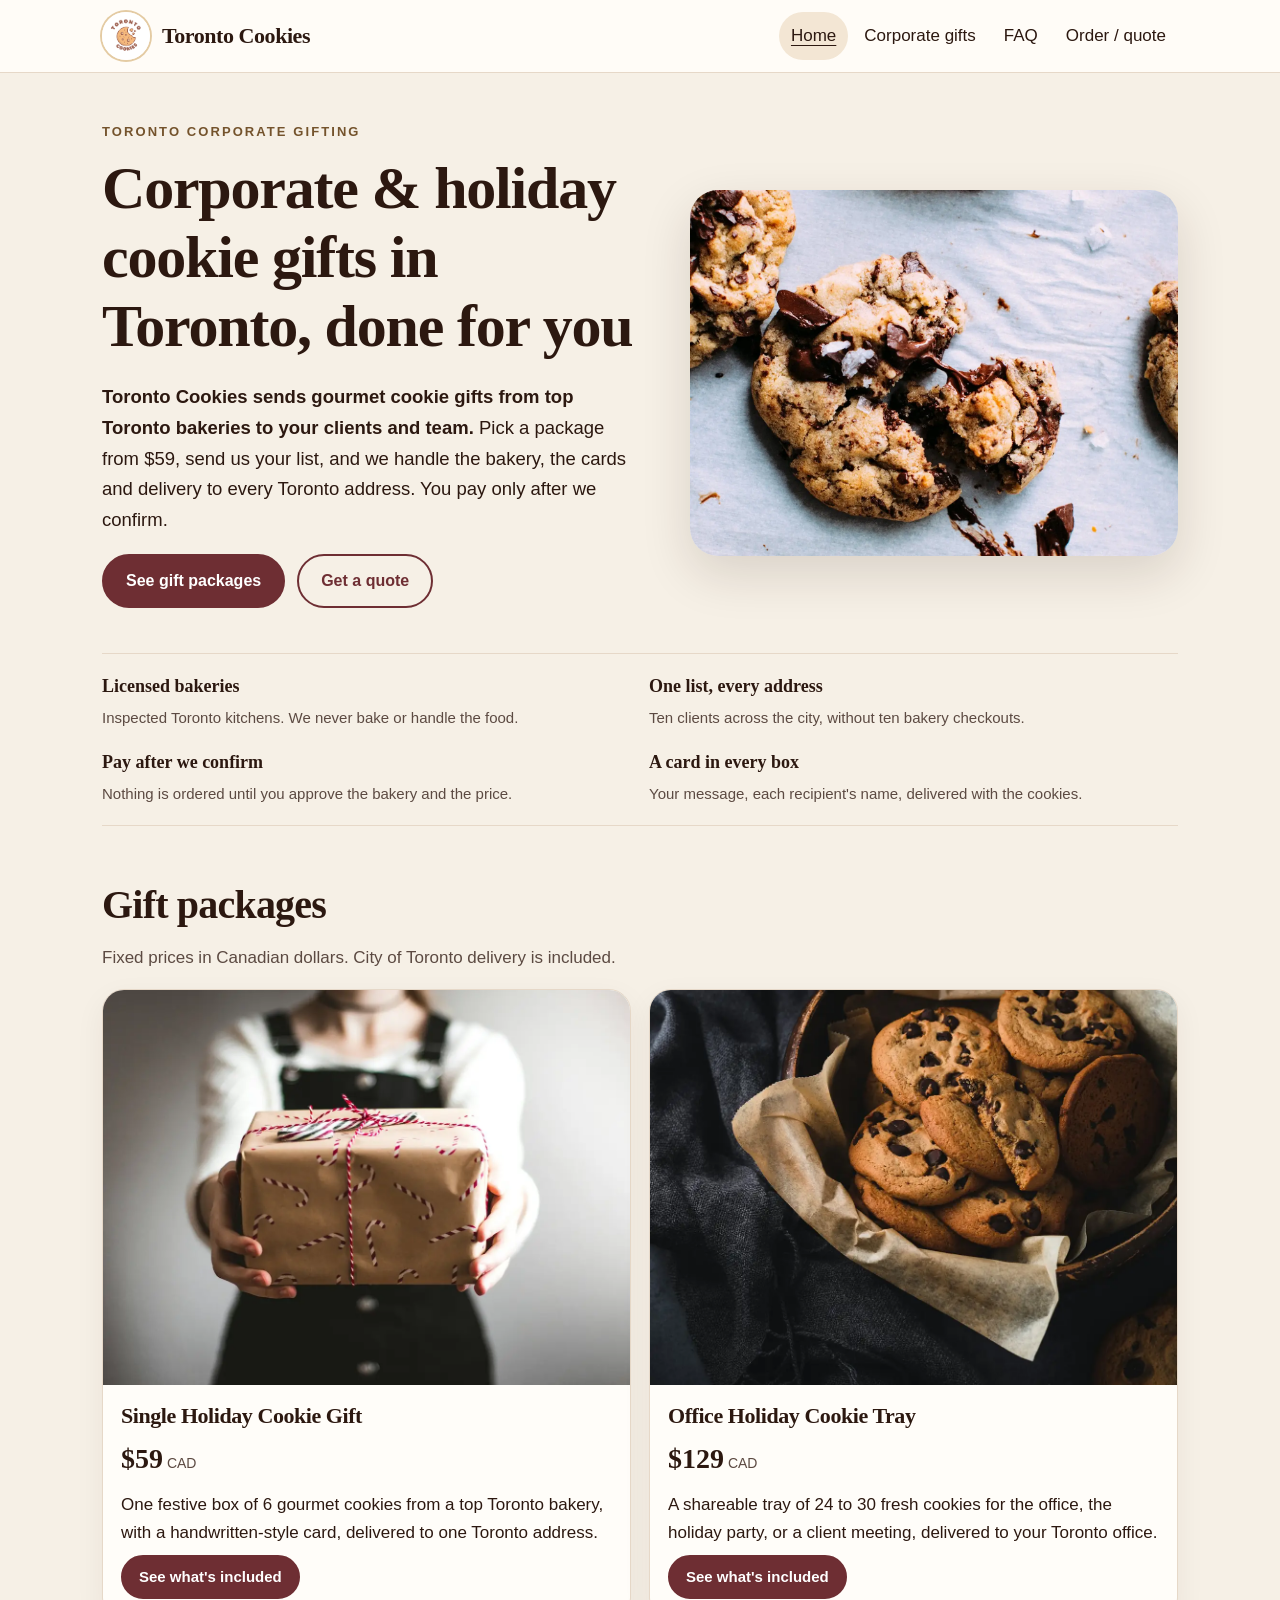
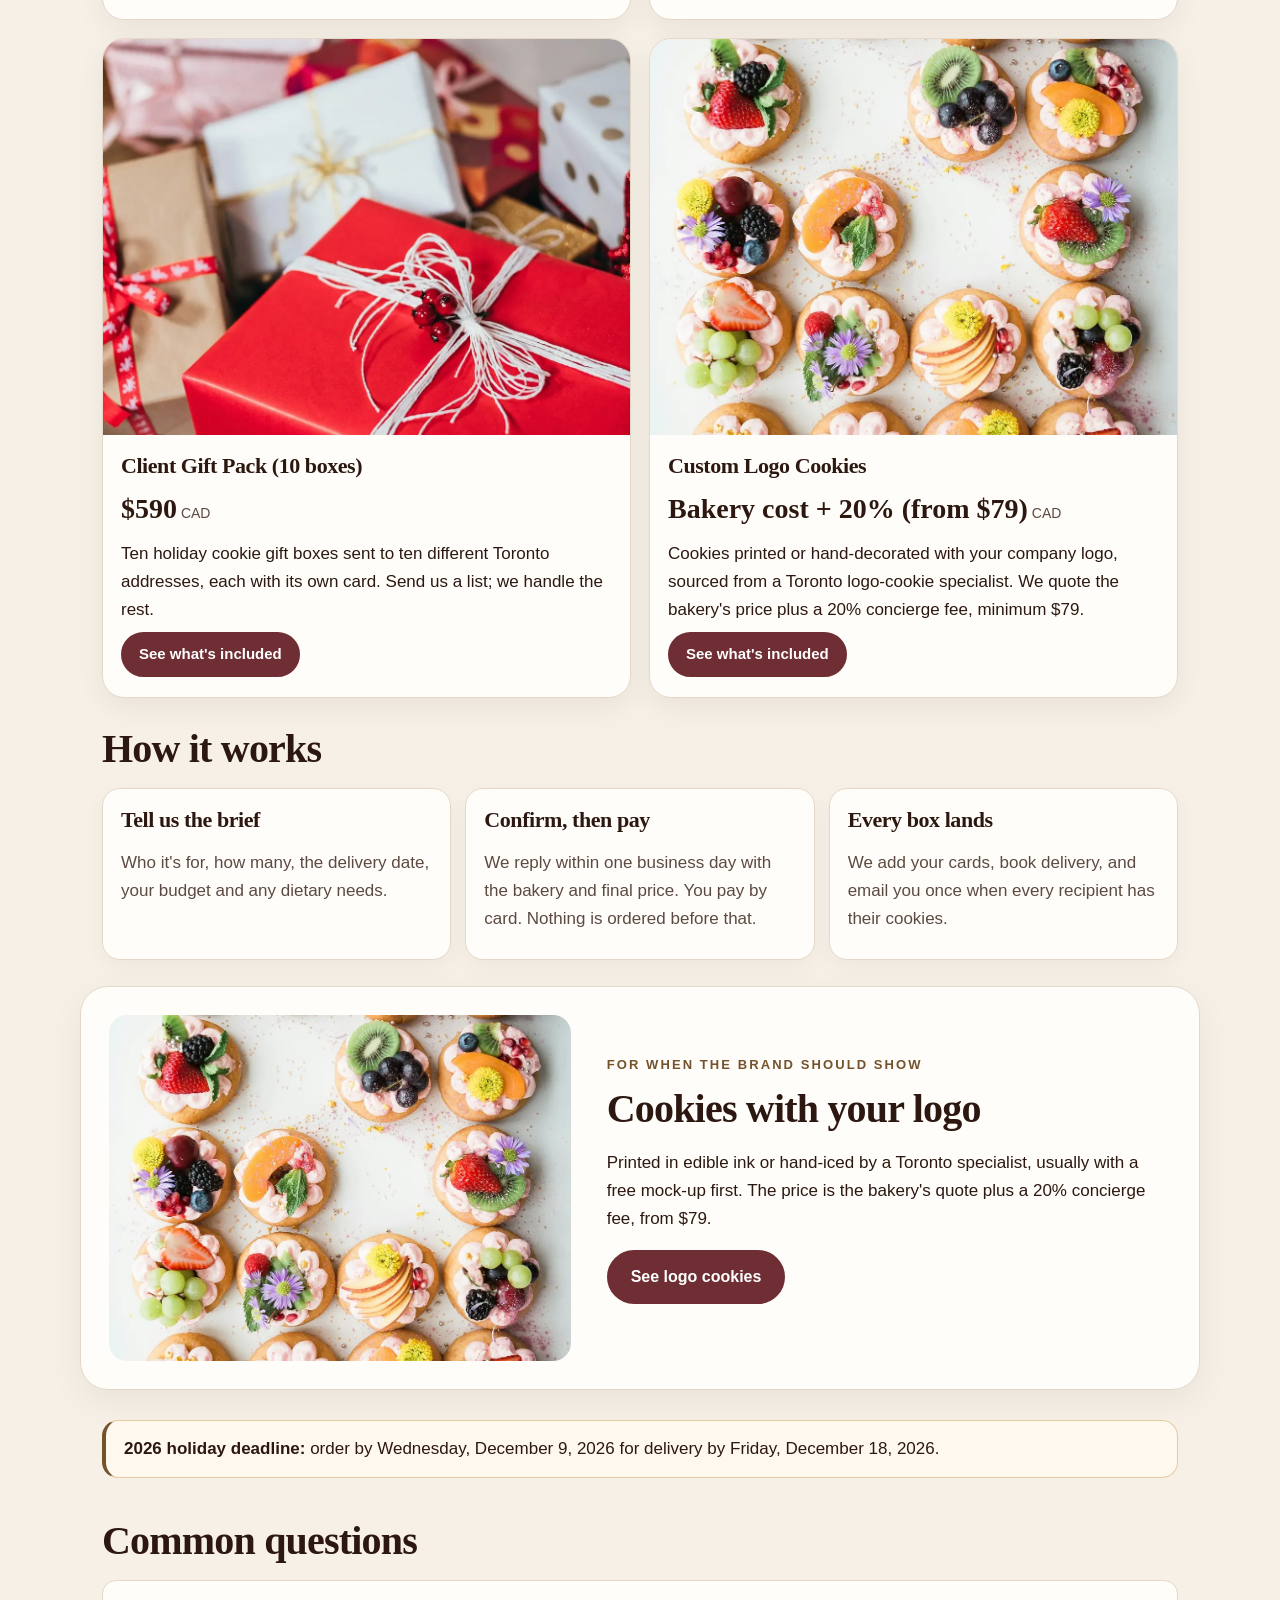
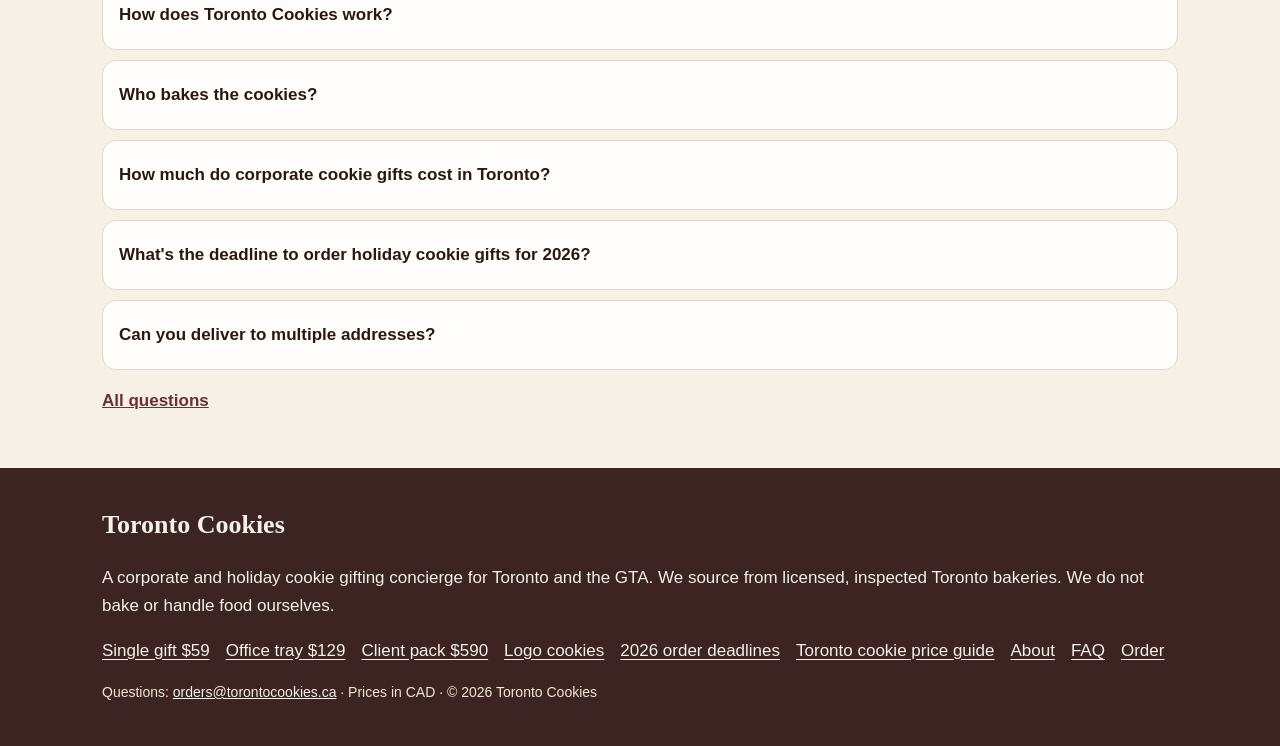
==== index.html @ 9986b63a "Redesign the gifting site and deploy staging over FTPS. Give the pages a cream, burgundy, and bronze" ====
<!doctype html>
<html lang="en-CA">
<head>
<meta charset="utf-8">
<meta name="viewport" content="width=device-width, initial-scale=1">
<title>Corporate &amp; Holiday Cookie Gifts Toronto | Toronto Cookies</title>
<meta name="description" content="Corporate and holiday cookie gifts delivered across Toronto from top local bakeries. Single gifts $59, office trays $129, 10 client gifts $590. Order by Dec 9.">
<link rel="canonical" href="https://torontocookies.ca/">
<script>if(location.hostname.indexOf('staging.')===0){var m=document.createElement('meta');m.name='robots';m.content='noindex,nofollow';document.head.appendChild(m);}</script>
<meta property="og:type" content="website">
<meta property="og:site_name" content="Toronto Cookies">
<meta property="og:title" content="Corporate &amp; Holiday Cookie Gifts Toronto | Toronto Cookies">
<meta property="og:description" content="Corporate and holiday cookie gifts delivered across Toronto from top local bakeries. Single gifts $59, office trays $129, 10 client gifts $590. Order by Dec 9.">
<meta property="og:url" content="https://torontocookies.ca/">
<meta property="og:image" content="https://torontocookies.ca/assets/logo.png">
<meta property="og:locale" content="en_CA">
<meta name="twitter:card" content="summary">
<link rel="icon" href="/assets/logo.png" type="image/png">
<link rel="preload" as="image" href="/assets/hero.webp" fetchpriority="high">
<link rel="stylesheet" href="/assets/site.css">
<script type="application/ld+json">
{
 "@context": "https://schema.org",
 "@graph": [
  {
   "@type": [
    "Organization",
    "ProfessionalService"
   ],
   "@id": "https://torontocookies.ca/#org",
   "name": "Toronto Cookies",
   "url": "https://torontocookies.ca/",
   "logo": "https://torontocookies.ca/assets/logo.png",
   "image": "https://torontocookies.ca/assets/logo.png",
   "description": "Corporate and holiday cookie gifting concierge for Toronto offices. We source from licensed Toronto bakeries and deliver to every recipient.",
   "email": "orders@torontocookies.ca",
   "priceRange": "$59-$590+",
   "areaServed": [
    {
     "@type": "City",
     "name": "Toronto"
    },
    {
     "@type": "AdministrativeArea",
     "name": "Greater Toronto Area"
    }
   ],
   "address": {
    "@type": "PostalAddress",
    "addressLocality": "Toronto",
    "addressRegion": "ON",
    "addressCountry": "CA"
   },
   "sameAs": [
    "https://www.instagram.com/torontocookies_ca/",
    "https://www.facebook.com/torontocookies.ca",
    "https://www.tiktok.com/@torontocookies.ca"
   ]
  },
  {
   "@type": "WebSite",
   "@id": "https://torontocookies.ca/#website",
   "url": "https://torontocookies.ca/",
   "name": "Toronto Cookies",
   "publisher": {
    "@id": "https://torontocookies.ca/#org"
   },
   "inLanguage": "en-CA"
  },
  {
   "@type": "FAQPage",
   "mainEntity": [
    {
     "@type": "Question",
     "name": "How does Toronto Cookies work?",
     "acceptedAnswer": {
      "@type": "Answer",
      "text": "Tell us who the cookies are for, when they need to arrive and your budget. We pick the right licensed Toronto bakery, confirm availability and price, and send you a secure payment link. Once you've paid, we place the order, add your cards and coordinate delivery to every address."
     }
    },
    {
     "@type": "Question",
     "name": "Who bakes the cookies?",
     "acceptedAnswer": {
      "@type": "Answer",
      "text": "Established, inspected Toronto bakeries. Toronto Cookies is a gifting concierge: we never bake or handle food ourselves. We match each order to a bakery that suits it, for example a nut-free facility or a logo-cookie specialist."
     }
    },
    {
     "@type": "Question",
     "name": "How much do corporate cookie gifts cost in Toronto?",
     "acceptedAnswer": {
      "@type": "Answer",
      "text": "Our packages are $59 for a single gift box delivered in Toronto, $129 for an office tray of 24 to 30 cookies, and $590 for ten client gift boxes sent to ten addresses. Custom logo cookies are the bakery's price plus a 20% concierge fee, with a $79 minimum. Prices are in Canadian dollars."
     }
    },
    {
     "@type": "Question",
     "name": "What's the deadline to order holiday cookie gifts for 2026?",
     "acceptedAnswer": {
      "@type": "Answer",
      "text": "Order by Wednesday, December 9, 2026 for delivery by Friday, December 18, 2026. Later orders are handled on a best-effort basis depending on bakery capacity, so ask as early as you can."
     }
    },
    {
     "@type": "Question",
     "name": "Can you deliver to multiple addresses?",
     "acceptedAnswer": {
      "@type": "Answer",
      "text": "Yes. The Client Gift Pack covers ten different City of Toronto addresses, and larger lists are quoted. Send a spreadsheet or a simple list of names, addresses and card messages."
     }
    }
   ]
  },
  {
   "@type": "Product",
   "@id": "https://torontocookies.ca/holiday-cookie-gift-box-toronto/#product",
   "name": "Single Holiday Cookie Gift",
   "description": "One festive box of 6 gourmet cookies from a top Toronto bakery, with a handwritten-style card, delivered to one Toronto address.",
   "image": "https://torontocookies.ca/assets/logo.png",
   "brand": {
    "@type": "Brand",
    "name": "Toronto Cookies"
   },
   "category": "Corporate cookie gifts",
   "offers": {
    "@type": "Offer",
    "priceCurrency": "CAD",
    "price": "59",
    "url": "https://torontocookies.ca/holiday-cookie-gift-box-toronto/",
    "availability": "https://schema.org/InStock",
    "priceValidUntil": "2026-12-31",
    "seller": {
     "@id": "https://torontocookies.ca/#org"
    },
    "areaServed": {
     "@type": "City",
     "name": "Toronto"
    }
   }
  },
  {
   "@type": "Product",
   "@id": "https://torontocookies.ca/office-cookie-tray-toronto/#product",
   "name": "Office Holiday Cookie Tray",
   "description": "A shareable tray of 24 to 30 fresh cookies for the office, the holiday party, or a client meeting, delivered to your Toronto office.",
   "image": "https://torontocookies.ca/assets/logo.png",
   "brand": {
    "@type": "Brand",
    "name": "Toronto Cookies"
   },
   "category": "Corporate cookie gifts",
   "offers": {
    "@type": "Offer",
    "priceCurrency": "CAD",
    "price": "129",
    "url": "https://torontocookies.ca/office-cookie-tray-toronto/",
    "availability": "https://schema.org/InStock",
    "priceValidUntil": "2026-12-31",
    "seller": {
     "@id": "https://torontocookies.ca/#org"
    },
    "areaServed": {
     "@type": "City",
     "name": "Toronto"
    }
   }
  },
  {
   "@type": "Product",
   "@id": "https://torontocookies.ca/client-cookie-gift-pack-toronto/#product",
   "name": "Client Gift Pack (10 boxes)",
   "description": "Ten holiday cookie gift boxes sent to ten different Toronto addresses, each with its own card. Send us a list; we handle the rest.",
   "image": "https://torontocookies.ca/assets/logo.png",
   "brand": {
    "@type": "Brand",
    "name": "Toronto Cookies"
   },
   "category": "Corporate cookie gifts",
   "offers": {
    "@type": "Offer",
    "priceCurrency": "CAD",
    "price": "590",
    "url": "https://torontocookies.ca/client-cookie-gift-pack-toronto/",
    "availability": "https://schema.org/InStock",
    "priceValidUntil": "2026-12-31",
    "seller": {
     "@id": "https://torontocookies.ca/#org"
    },
    "areaServed": {
     "@type": "City",
     "name": "Toronto"
    }
   }
  },
  {
   "@type": "Product",
   "@id": "https://torontocookies.ca/logo-cookies-toronto/#product",
   "name": "Custom Logo Cookies",
   "description": "Cookies printed or hand-decorated with your company logo, sourced from a Toronto logo-cookie specialist. We quote the bakery's price plus a 20% concierge fee, minimum $79.",
   "image": "https://torontocookies.ca/assets/logo.png",
   "brand": {
    "@type": "Brand",
    "name": "Toronto Cookies"
   },
   "category": "Corporate cookie gifts",
   "offers": {
    "@type": "Offer",
    "priceCurrency": "CAD",
    "price": "79",
    "url": "https://torontocookies.ca/logo-cookies-toronto/",
    "availability": "https://schema.org/InStock",
    "priceValidUntil": "2026-12-31",
    "seller": {
     "@id": "https://torontocookies.ca/#org"
    },
    "areaServed": {
     "@type": "City",
     "name": "Toronto"
    },
    "priceSpecification": {
     "@type": "PriceSpecification",
     "minPrice": "79",
     "priceCurrency": "CAD",
     "description": "Bakery quote plus 20% concierge fee, $79 minimum"
    }
   }
  }
 ]
}
</script>
<script>
!function(t,e){var o,n,p,r;e.__SV||(window.posthog=e,e._i=[],e.init=function(i,s,a){function g(t,e){var o=e.split(".");2==o.length&&(t=t[o[0]],e=o[1]),t[e]=function(){t.push([e].concat(Array.prototype.slice.call(arguments,0)))}}(p=t.createElement("script")).type="text/javascript",p.crossOrigin="anonymous",p.async=!0,p.src=s.api_host.replace(".i.posthog.com","-assets.i.posthog.com")+"/static/array.js",(r=t.getElementsByTagName("script")[0]).parentNode.insertBefore(p,r);var u=e;for(void 0!==a?u=e[a]=[]:a="posthog",u.people=u.people||[],u.toString=function(t){var e="posthog";return"posthog"!==a&&(e+="."+a),t||(e+=" (stub)"),e},u.people.toString=function(){return u.toString(1)+".people (stub)"},o="capture identify alias people.set people.set_once set_config register register_once unregister opt_out_capturing has_opted_out_capturing opt_in_capturing reset isFeatureEnabled onFeatureFlags getFeatureFlag getFeatureFlagPayload reloadFeatureFlags group getSurveys onSessionId".split(" "),n=0;n<o.length;n++)g(u,o[n]);e._i.push([i,s,a])},e.__SV=1)}(document,window.posthog||[]);
posthog.init('phc_sKd9PxBNJ2WvbEzjkErxoSaaoBCikwiSHFm4xSyjnF9r',{api_host:'https://us.i.posthog.com',person_profiles:'identified_only'});
posthog.register({site:'torontocookies.ca',site_env:(location.hostname.indexOf('staging.')===0?'staging':'production')});
</script>
</head>
<body>
<a class="skip" href="#main">Skip to content</a>
<header class="site-header"><div class="wrap">
<a class="brand" href="/"><img src="/assets/logo.png" alt="Toronto Cookies logo" width="48" height="48"> <span>Toronto Cookies</span></a>
<nav aria-label="Main"><a href="/" aria-current="page">Home</a><a href="/corporate-cookie-gifts-toronto/">Corporate gifts</a><a href="/faq/">FAQ</a><a href="/order/">Order / quote</a></nav>
</div></header>
<main id="main">
<section class="hero">
<div class="wrap hero-grid">
<div>
<p class="eyebrow">Toronto corporate gifting</p>
<h1>Corporate &amp; holiday cookie gifts in Toronto, done for you</h1>
<p class="lede"><strong>Toronto Cookies sends gourmet cookie gifts from top Toronto bakeries to your clients and team.</strong> Pick a package from $59, send us your list, and we handle the bakery, the cards and delivery to every Toronto address. You pay only after we confirm.</p>
<p class="cta-row"><a class="btn" href="#packages">See gift packages</a> <a class="btn btn-ghost" href="/order/" data-track="hero_cta_clicked">Get a quote</a></p>
</div>
<figure class="hero-photo"><img src="/assets/hero.webp" alt="Chocolate chunk cookies broken open on parchment paper" width="1400" height="1050" fetchpriority="high" decoding="async"></figure>
</div>
</section>
<section class="trust" aria-label="Why offices use Toronto Cookies">
<div class="wrap">
<ul class="trust-row">
<li><strong>Licensed bakeries</strong><span>Inspected Toronto kitchens. We never bake or handle the food.</span></li>
<li><strong>One list, every address</strong><span>Ten clients across the city, without ten bakery checkouts.</span></li>
<li><strong>Pay after we confirm</strong><span>Nothing is ordered until you approve the bakery and the price.</span></li>
<li><strong>A card in every box</strong><span>Your message, each recipient's name, delivered with the cookies.</span></li>
</ul>
</div>
</section>
<section id="packages" class="band"><div class="wrap">
<h2>Gift packages</h2>
<p class="section-lead">Fixed prices in Canadian dollars. City of Toronto delivery is included.</p>
<div class="grid"><article class="card">
<img src="/assets/gift-box.webp" alt="A kraft holiday gift tied with baker&#x27;s twine, held out to give" width="1100" height="825" loading="lazy" decoding="async">
<div class="card-body">
<h3><a href="/holiday-cookie-gift-box-toronto/">Single Holiday Cookie Gift</a></h3>
<p class="price">$59<span> CAD</span></p>
<p>One festive box of 6 gourmet cookies from a top Toronto bakery, with a handwritten-style card, delivered to one Toronto address.</p>
<p><a class="btn btn-small" href="/holiday-cookie-gift-box-toronto/" data-track="package_viewed_from_card" data-package="single-gift">See what's included</a></p>
</div>
</article>
<article class="card">
<img src="/assets/office-tray.webp" alt="A parchment-lined bowl filled with chocolate chip cookies to share" width="1100" height="825" loading="lazy" decoding="async">
<div class="card-body">
<h3><a href="/office-cookie-tray-toronto/">Office Holiday Cookie Tray</a></h3>
<p class="price">$129<span> CAD</span></p>
<p>A shareable tray of 24 to 30 fresh cookies for the office, the holiday party, or a client meeting, delivered to your Toronto office.</p>
<p><a class="btn btn-small" href="/office-cookie-tray-toronto/" data-track="package_viewed_from_card" data-package="office-tray">See what's included</a></p>
</div>
</article>
<article class="card">
<img src="/assets/client-gifts.webp" alt="A pile of wrapped holiday gifts in red, white, and gold" width="1100" height="825" loading="lazy" decoding="async">
<div class="card-body">
<h3><a href="/client-cookie-gift-pack-toronto/">Client Gift Pack (10 boxes)</a></h3>
<p class="price">$590<span> CAD</span></p>
<p>Ten holiday cookie gift boxes sent to ten different Toronto addresses, each with its own card. Send us a list; we handle the rest.</p>
<p><a class="btn btn-small" href="/client-cookie-gift-pack-toronto/" data-track="package_viewed_from_card" data-package="client-gift-pack">See what's included</a></p>
</div>
</article>
<article class="card">
<img src="/assets/logo-cookies.webp" alt="Rows of hand-decorated cookies finished with icing and fruit" width="1100" height="825" loading="lazy" decoding="async">
<div class="card-body">
<h3><a href="/logo-cookies-toronto/">Custom Logo Cookies</a></h3>
<p class="price">Bakery cost + 20% (from $79)<span> CAD</span></p>
<p>Cookies printed or hand-decorated with your company logo, sourced from a Toronto logo-cookie specialist. We quote the bakery&#x27;s price plus a 20% concierge fee, minimum $79.</p>
<p><a class="btn btn-small" href="/logo-cookies-toronto/" data-track="package_viewed_from_card" data-package="logo-cookies">See what's included</a></p>
</div>
</article></div>
</div></section>
<section class="how"><div class="wrap">
<h2>How it works</h2>
<ol class="steps steps-3">
<li><h3>Tell us the brief</h3><p>Who it's for, how many, the delivery date, your budget and any dietary needs.</p></li>
<li><h3>Confirm, then pay</h3><p>We reply within one business day with the bakery and final price. You pay by card. Nothing is ordered before that.</p></li>
<li><h3>Every box lands</h3><p>We add your cards, book delivery, and email you once when every recipient has their cookies.</p></li>
</ol>
</div></section>
<section class="upsell"><div class="wrap upsell-grid">
<img src="/assets/logo-cookies.webp" alt="Rows of hand-decorated cookies finished with icing and fruit" width="1100" height="825" loading="lazy" decoding="async">
<div>
<p class="eyebrow">For when the brand should show</p>
<h2>Cookies with your logo</h2>
<p>Printed in edible ink or hand-iced by a Toronto specialist, usually with a free mock-up first. The price is the bakery's quote plus a 20% concierge fee, from $79.</p>
<p><a class="btn" href="/logo-cookies-toronto/" data-track="package_viewed_from_card" data-package="logo-cookies">See logo cookies</a></p>
</div>
</div></section>
<section class="deadline"><div class="wrap"><p class="notice"><strong>2026 holiday deadline:</strong> order by Wednesday, December 9, 2026 for delivery by Friday, December 18, 2026.</p></div></section>
<section class="faq-teaser"><div class="wrap">
<h2>Common questions</h2>
<details><summary>How does Toronto Cookies work?</summary><p>Tell us who the cookies are for, when they need to arrive and your budget. We pick the right licensed Toronto bakery, confirm availability and price, and send you a secure payment link. Once you&#x27;ve paid, we place the order, add your cards and coordinate delivery to every address.</p></details>
<details><summary>Who bakes the cookies?</summary><p>Established, inspected Toronto bakeries. Toronto Cookies is a gifting concierge: we never bake or handle food ourselves. We match each order to a bakery that suits it, for example a nut-free facility or a logo-cookie specialist.</p></details>
<details><summary>How much do corporate cookie gifts cost in Toronto?</summary><p>Our packages are $59 for a single gift box delivered in Toronto, $129 for an office tray of 24 to 30 cookies, and $590 for ten client gift boxes sent to ten addresses. Custom logo cookies are the bakery&#x27;s price plus a 20% concierge fee, with a $79 minimum. Prices are in Canadian dollars.</p></details>
<details><summary>What&#x27;s the deadline to order holiday cookie gifts for 2026?</summary><p>Order by Wednesday, December 9, 2026 for delivery by Friday, December 18, 2026. Later orders are handled on a best-effort basis depending on bakery capacity, so ask as early as you can.</p></details>
<details><summary>Can you deliver to multiple addresses?</summary><p>Yes. The Client Gift Pack covers ten different City of Toronto addresses, and larger lists are quoted. Send a spreadsheet or a simple list of names, addresses and card messages.</p></details>
<p><a class="text-link" href="/faq/">All questions</a></p>
</div></section>
</main>
<footer class="site-footer"><div class="wrap">
<p class="footer-brand">Toronto Cookies</p>
<p>A corporate and holiday cookie gifting concierge for Toronto and the GTA. We source from licensed, inspected Toronto bakeries. We do not bake or handle food ourselves.</p>
<nav aria-label="Footer">
<a href="/holiday-cookie-gift-box-toronto/">Single gift $59</a>
<a href="/office-cookie-tray-toronto/">Office tray $129</a>
<a href="/client-cookie-gift-pack-toronto/">Client pack $590</a>
<a href="/logo-cookies-toronto/">Logo cookies</a>
<a href="/guides/holiday-cookie-gift-deadlines-toronto-2026/">2026 order deadlines</a>
<a href="/custom-cookie-prices-toronto/">Toronto cookie price guide</a>
<a href="/about/">About</a>
<a href="/faq/">FAQ</a>
<a href="/order/">Order</a>
</nav>
<p class="fine">Questions: <a href="mailto:orders@torontocookies.ca">orders@torontocookies.ca</a> · Prices in CAD · © 2026 Toronto Cookies</p>
</div></footer>
<script src="/assets/site.js" defer></script>
</body>
</html>
---- assets/site.css ----
@font-face{font-family:Fraunces;font-style:normal;font-weight:560;font-display:swap;src:url("/assets/fonts/fraunces-latin.woff2") format("woff2")}
@font-face{font-family:Fraunces;font-style:normal;font-weight:650;font-display:swap;src:url("/assets/fonts/fraunces-latin.woff2") format("woff2")}
@font-face{font-family:Outfit;font-style:normal;font-weight:400;font-display:swap;src:url("/assets/fonts/outfit-latin.woff2") format("woff2")}
@font-face{font-family:Outfit;font-style:normal;font-weight:500;font-display:swap;src:url("/assets/fonts/outfit-latin.woff2") format("woff2")}
@font-face{font-family:Outfit;font-style:normal;font-weight:600;font-display:swap;src:url("/assets/fonts/outfit-latin.woff2") format("woff2")}
:root{--cream:#f6f0e6;--paper:#fffdf9;--ink:#2c1810;--burgundy:#6e2e33;--burgundy-d:#542226;--muted:#5c4a42;--line:#e6d8c8;--gold:#74532c;--serif:Fraunces,Iowan Old Style,Palatino,Georgia,serif;--sans:Outfit,Avenir Next,Segoe UI,sans-serif}
*{box-sizing:border-box}html{-webkit-text-size-adjust:100%}
body{margin:0;font:17px/1.65 var(--sans);background:var(--cream);color:var(--ink)}
img{max-width:100%;height:auto;display:block}
a{color:var(--burgundy)}
:focus-visible{outline:3px solid var(--burgundy);outline-offset:3px}
.wrap{max-width:1120px;margin:0 auto;padding:0 22px}
.skip{position:absolute;left:-999px}.skip:focus{left:12px;top:12px;background:#fff;padding:10px 14px;z-index:9}
.site-header{background:rgba(255,253,249,.92);border-bottom:1px solid var(--line);position:sticky;top:0;z-index:4}
.site-header .wrap{display:flex;flex-wrap:wrap;align-items:center;justify-content:space-between;gap:8px 18px;padding-top:12px;padding-bottom:12px}
.brand{display:flex;align-items:center;gap:12px;text-decoration:none;color:var(--ink);font-family:var(--serif);font-weight:650;font-size:22px;letter-spacing:-.02em}
.brand img{width:48px;height:48px;border-radius:50%;object-fit:cover;box-shadow:0 0 0 2px #e4cba3}
.site-header nav{display:flex;flex-wrap:wrap;gap:4px}
.site-header nav a{text-decoration:none;font-weight:500;color:var(--ink);padding:10px 12px;border-radius:999px;min-height:44px}
.site-header nav a[aria-current]{background:#f3e6d4;text-decoration:underline;text-underline-offset:4px}
.page{padding:36px 22px 72px}
h1,h2,h3{font-family:var(--serif);font-weight:560;letter-spacing:-.02em;line-height:1.15}
h1{font-size:clamp(34px,6vw,60px);margin:.2em 0 .35em}
h2{font-size:clamp(28px,3.5vw,40px);margin:0 0 .4em}
h3{font-size:22px;margin:0 0 .3em}
.eyebrow{font-size:13px;letter-spacing:.16em;text-transform:uppercase;font-weight:600;color:var(--gold);margin:0 0 10px}
.lede{font-size:18.5px;max-width:42rem}
.section-lead{color:var(--muted);margin-top:0}
.hero{padding:28px 0 36px}
.hero-grid{display:grid;gap:28px;align-items:center}
.hero-photo{margin:0}
.hero-photo img{width:100%;aspect-ratio:4/3;object-fit:cover;border-radius:28px;box-shadow:0 18px 50px rgba(44,24,16,.14)}
.cta-row{display:flex;flex-wrap:wrap;gap:12px;margin-top:8px}
.btn{display:inline-flex;align-items:center;justify-content:center;min-height:48px;background:var(--burgundy);color:#fff;padding:12px 22px;border-radius:999px;text-decoration:none;font-weight:600;border:2px solid var(--burgundy);cursor:pointer;font-size:16px}
.btn:hover{background:var(--burgundy-d)}
.btn-ghost{background:transparent;color:var(--burgundy)}
.btn-ghost:hover{background:#fff}
.btn-small{min-height:44px;padding:8px 16px;font-size:15px}
.trust{padding:8px 0 28px}
.trust-row{list-style:none;margin:0;padding:18px 0;display:grid;gap:18px;border-top:1px solid var(--line);border-bottom:1px solid var(--line)}
.trust-row li{display:grid;gap:4px}
.trust-row strong{font-family:var(--serif);font-size:18px;font-weight:560}
.trust-row span{color:var(--muted);font-size:15px}
.band{padding:28px 0 10px}
.how,.upsell,.faq-teaser{padding:18px 0 8px}
.grid{display:grid;grid-template-columns:1fr;gap:18px}
.card{background:var(--paper);border-radius:22px;overflow:hidden;box-shadow:0 10px 30px rgba(44,24,16,.06);border:1px solid var(--line);display:flex;flex-direction:column}
.card img{width:100%;aspect-ratio:4/3;object-fit:cover}
.card-body{padding:18px 18px 20px;display:flex;flex-direction:column;gap:8px;flex:1}
.card h3{margin:0}.card h3 a{color:var(--ink);text-decoration:none}
.card h3 a:hover{text-decoration:underline}
.card p{margin:0}
.price{font-family:var(--serif);font-size:28px;font-weight:650;margin:0}
.price span{font-family:var(--sans);font-size:14px;font-weight:500;color:var(--muted)}
.card .btn{margin-top:auto;align-self:flex-start}
.steps{list-style:none;margin:0;padding:0;display:grid;gap:14px}
.steps li{background:var(--paper);border:1px solid var(--line);border-radius:18px;padding:18px 18px 8px;box-shadow:0 8px 24px rgba(44,24,16,.04)}
.steps p{color:var(--muted)}
.order-steps li{margin:8px 0}
.upsell-grid{display:grid;gap:22px;align-items:center;background:var(--paper);border-radius:28px;padding:18px;border:1px solid var(--line);box-shadow:0 12px 36px rgba(44,24,16,.06)}
.upsell-grid img{width:100%;aspect-ratio:4/3;object-fit:cover;border-radius:18px}
.deadline{padding:22px 0}
.notice{background:#fff8ee;border:1px solid #e4cba3;border-left:4px solid var(--gold);padding:14px 18px;border-radius:16px;margin:0}
.product-intro{display:grid;gap:22px;margin-bottom:10px}
.product-photo{margin:0}
.product-photo img{width:100%;aspect-ratio:4/3;object-fit:cover;border-radius:24px;box-shadow:0 16px 40px rgba(44,24,16,.12)}
.text-link{font-weight:600}
table{border-collapse:collapse;width:100%;background:var(--paper);margin:12px 0;border-radius:12px;overflow:hidden}
th,td{border-bottom:1px solid var(--line);padding:10px 12px;text-align:left;vertical-align:top}
th{background:#f3e6d4;font-weight:600}
details{background:var(--paper);border:1px solid var(--line);border-radius:14px;padding:12px 16px;margin:10px 0}
summary{font-weight:600;cursor:pointer;min-height:44px;display:flex;align-items:center}
.order{display:grid;gap:14px;max-width:640px}
.order label{display:grid;gap:6px;font-weight:600}
.order input,.order select,.order textarea{font:16px/1.4 var(--sans);padding:12px;border:1px solid #d9c4b0;border-radius:12px;background:#fff;min-height:48px}
.hp{position:absolute;left:-5000px}
.small,.fine{font-size:14px;color:var(--muted)}
.crumbs{font-size:14px;color:var(--muted)}
.buy{display:flex;flex-wrap:wrap;gap:10px;margin:16px 0}
.site-footer{background:#3b2422;color:#f6f0e6;padding:36px 0 28px;margin-top:28px}
.site-footer a{color:#f6f0e6}
.footer-brand{font-family:var(--serif);font-size:26px;font-weight:650;margin:0 0 8px}
.site-footer nav{display:flex;flex-wrap:wrap;gap:8px 16px;margin:16px 0}
.site-footer nav a{text-underline-offset:3px}
.site-footer .fine{color:#f3e6d4}
@media(min-width:720px){
.trust-row{grid-template-columns:1fr 1fr}
.grid{grid-template-columns:1fr 1fr}
.steps-3{grid-template-columns:1fr 1fr 1fr}
.hero{padding:48px 0 20px}
.hero-grid{grid-template-columns:1.05fr .95fr;gap:48px}
.product-intro{grid-template-columns:.9fr 1.1fr;align-items:center;gap:36px}
.upsell-grid{grid-template-columns:.9fr 1.1fr;padding:28px;gap:36px}
}
@media(max-width:719px){.steps-3{grid-template-columns:1fr}}
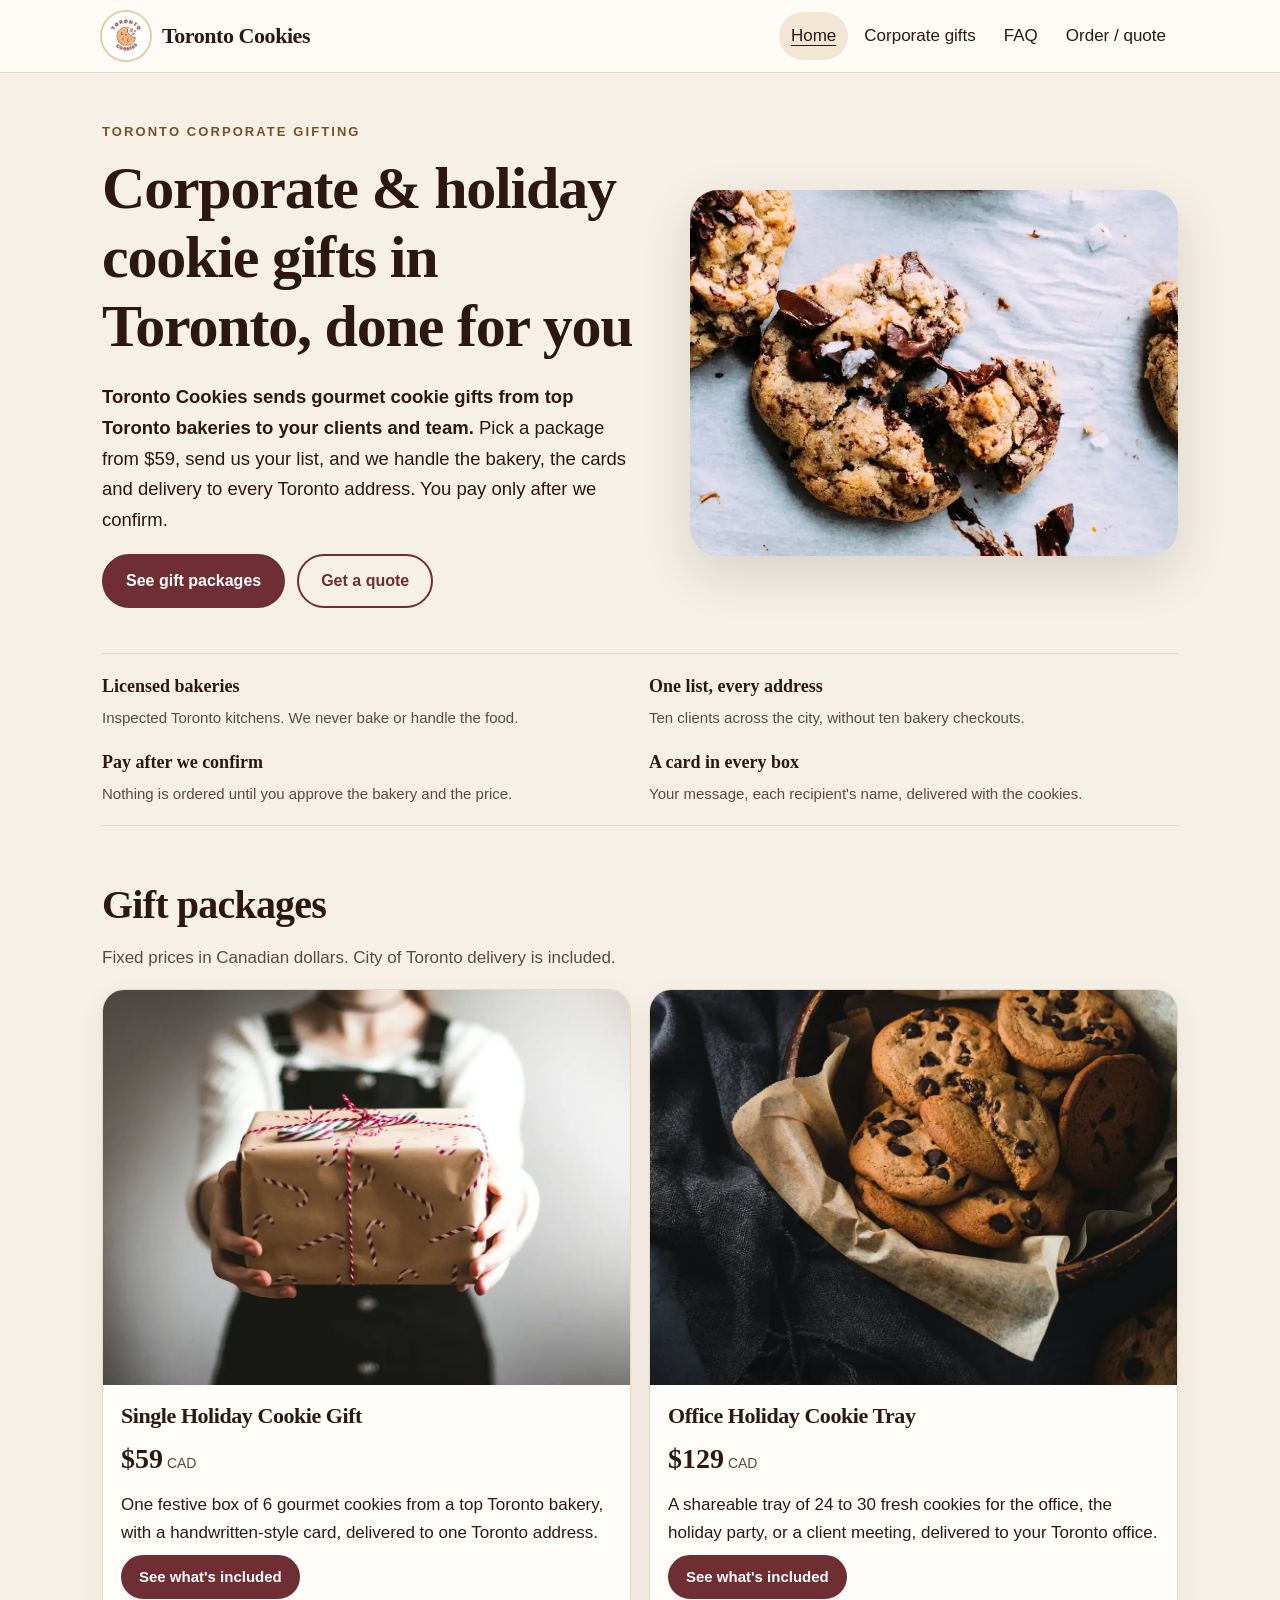
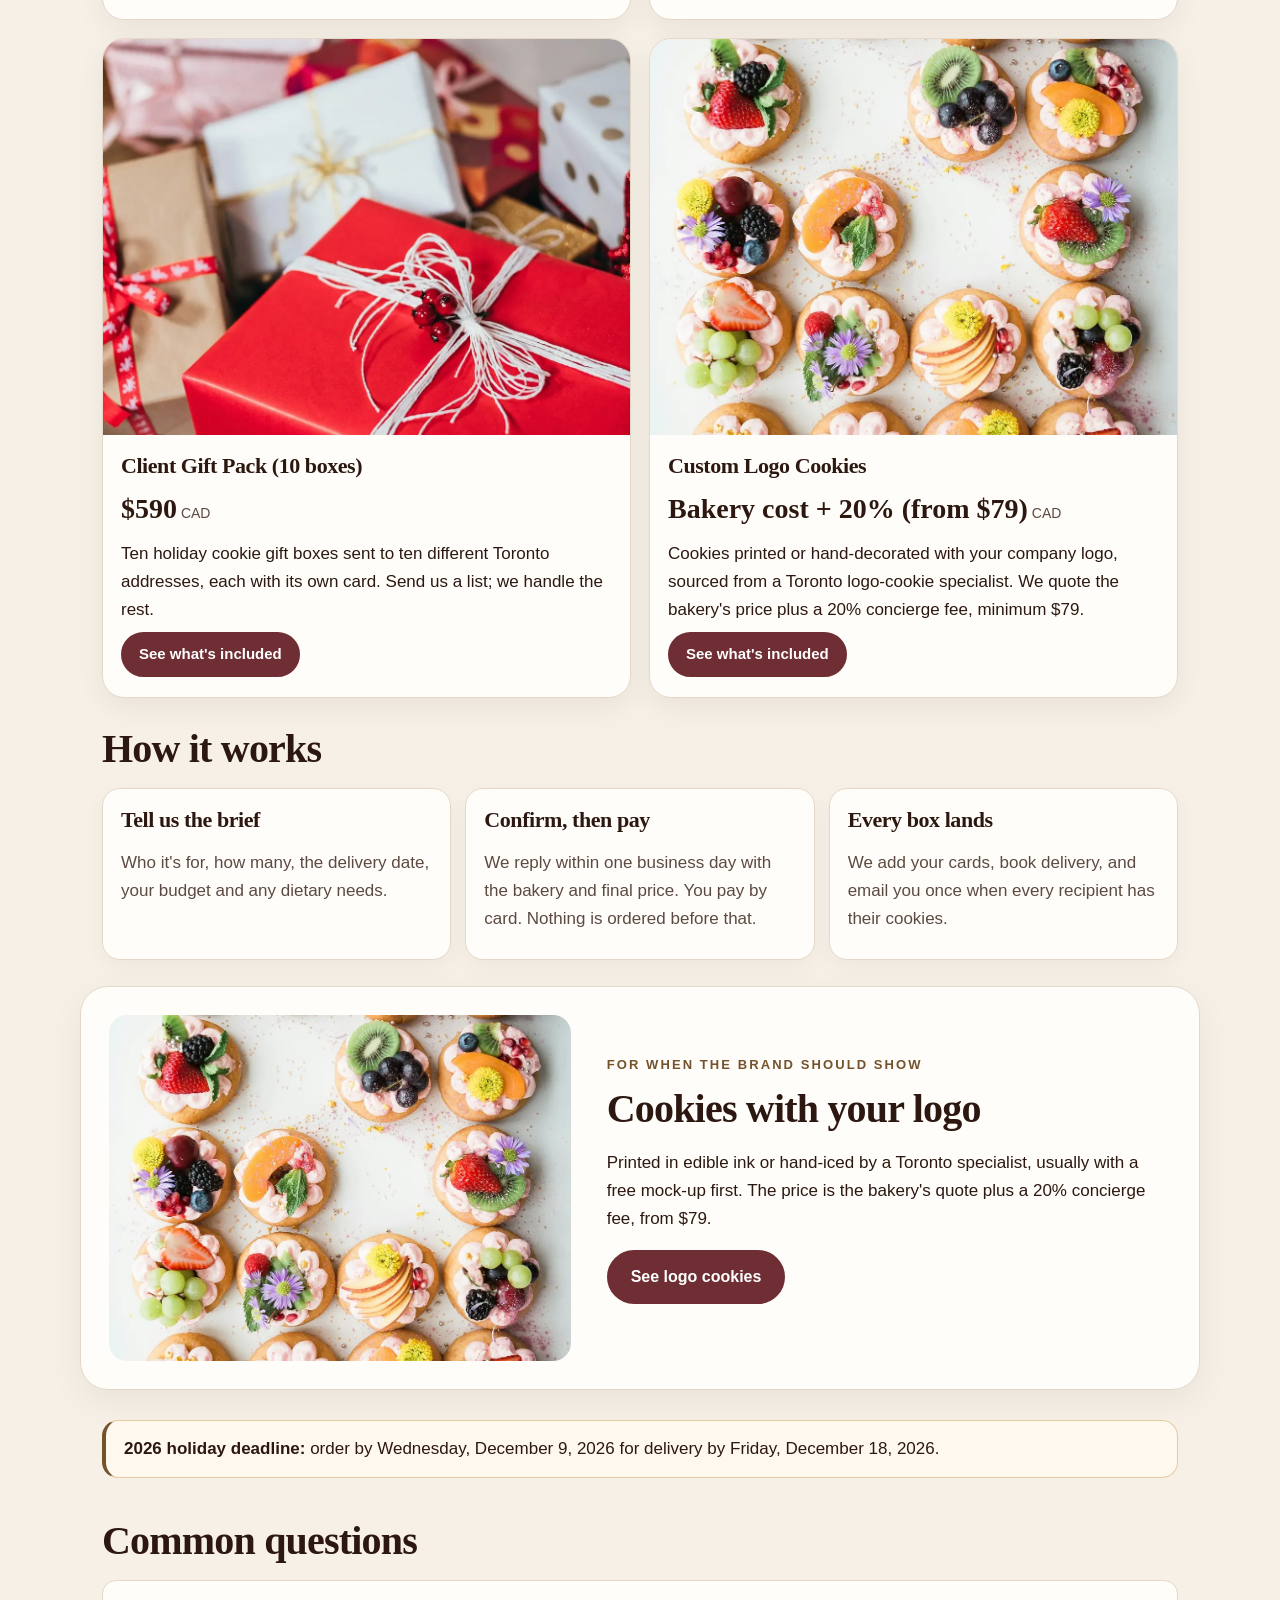
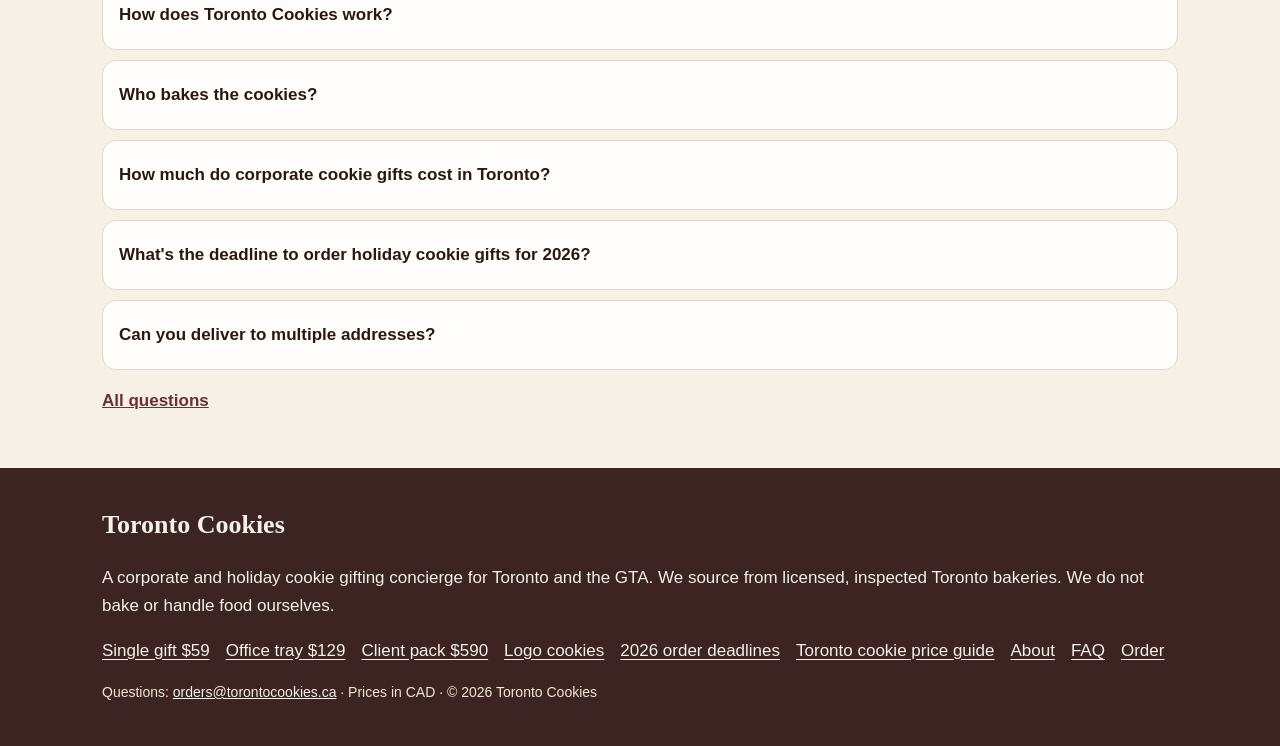
==== commit 89d8eb31: "Serve a smaller hero image on narrow screens. Preload the 800px WebP and let srcset pick it, so the " ====
--- a/index.html
+++ b/index.html
@@ -16,7 +16,7 @@
 <meta property="og:locale" content="en_CA">
 <meta name="twitter:card" content="summary">
 <link rel="icon" href="/assets/logo.png" type="image/png">
-<link rel="preload" as="image" href="/assets/hero.webp" fetchpriority="high">
+<link rel="preload" as="image" href="/assets/hero-800.webp" imagesrcset="/assets/hero-800.webp 800w, /assets/hero.webp 1400w" imagesizes="(min-width: 720px) 46vw, 100vw" fetchpriority="high">
 <link rel="stylesheet" href="/assets/site.css">
 <script type="application/ld+json">
 {
@@ -250,7 +250,7 @@
 <p class="lede"><strong>Toronto Cookies sends gourmet cookie gifts from top Toronto bakeries to your clients and team.</strong> Pick a package from $59, send us your list, and we handle the bakery, the cards and delivery to every Toronto address. You pay only after we confirm.</p>
 <p class="cta-row"><a class="btn" href="#packages">See gift packages</a> <a class="btn btn-ghost" href="/order/" data-track="hero_cta_clicked">Get a quote</a></p>
 </div>
-<figure class="hero-photo"><img src="/assets/hero.webp" alt="Chocolate chunk cookies broken open on parchment paper" width="1400" height="1050" fetchpriority="high" decoding="async"></figure>
+<figure class="hero-photo"><img src="/assets/hero.webp" srcset="/assets/hero-800.webp 800w, /assets/hero.webp 1400w" sizes="(min-width: 720px) 46vw, 100vw" alt="Chocolate chunk cookies broken open on parchment paper" width="1400" height="1050" fetchpriority="high" decoding="async"></figure>
 </div>
 </section>
 <section class="trust" aria-label="Why offices use Toronto Cookies">
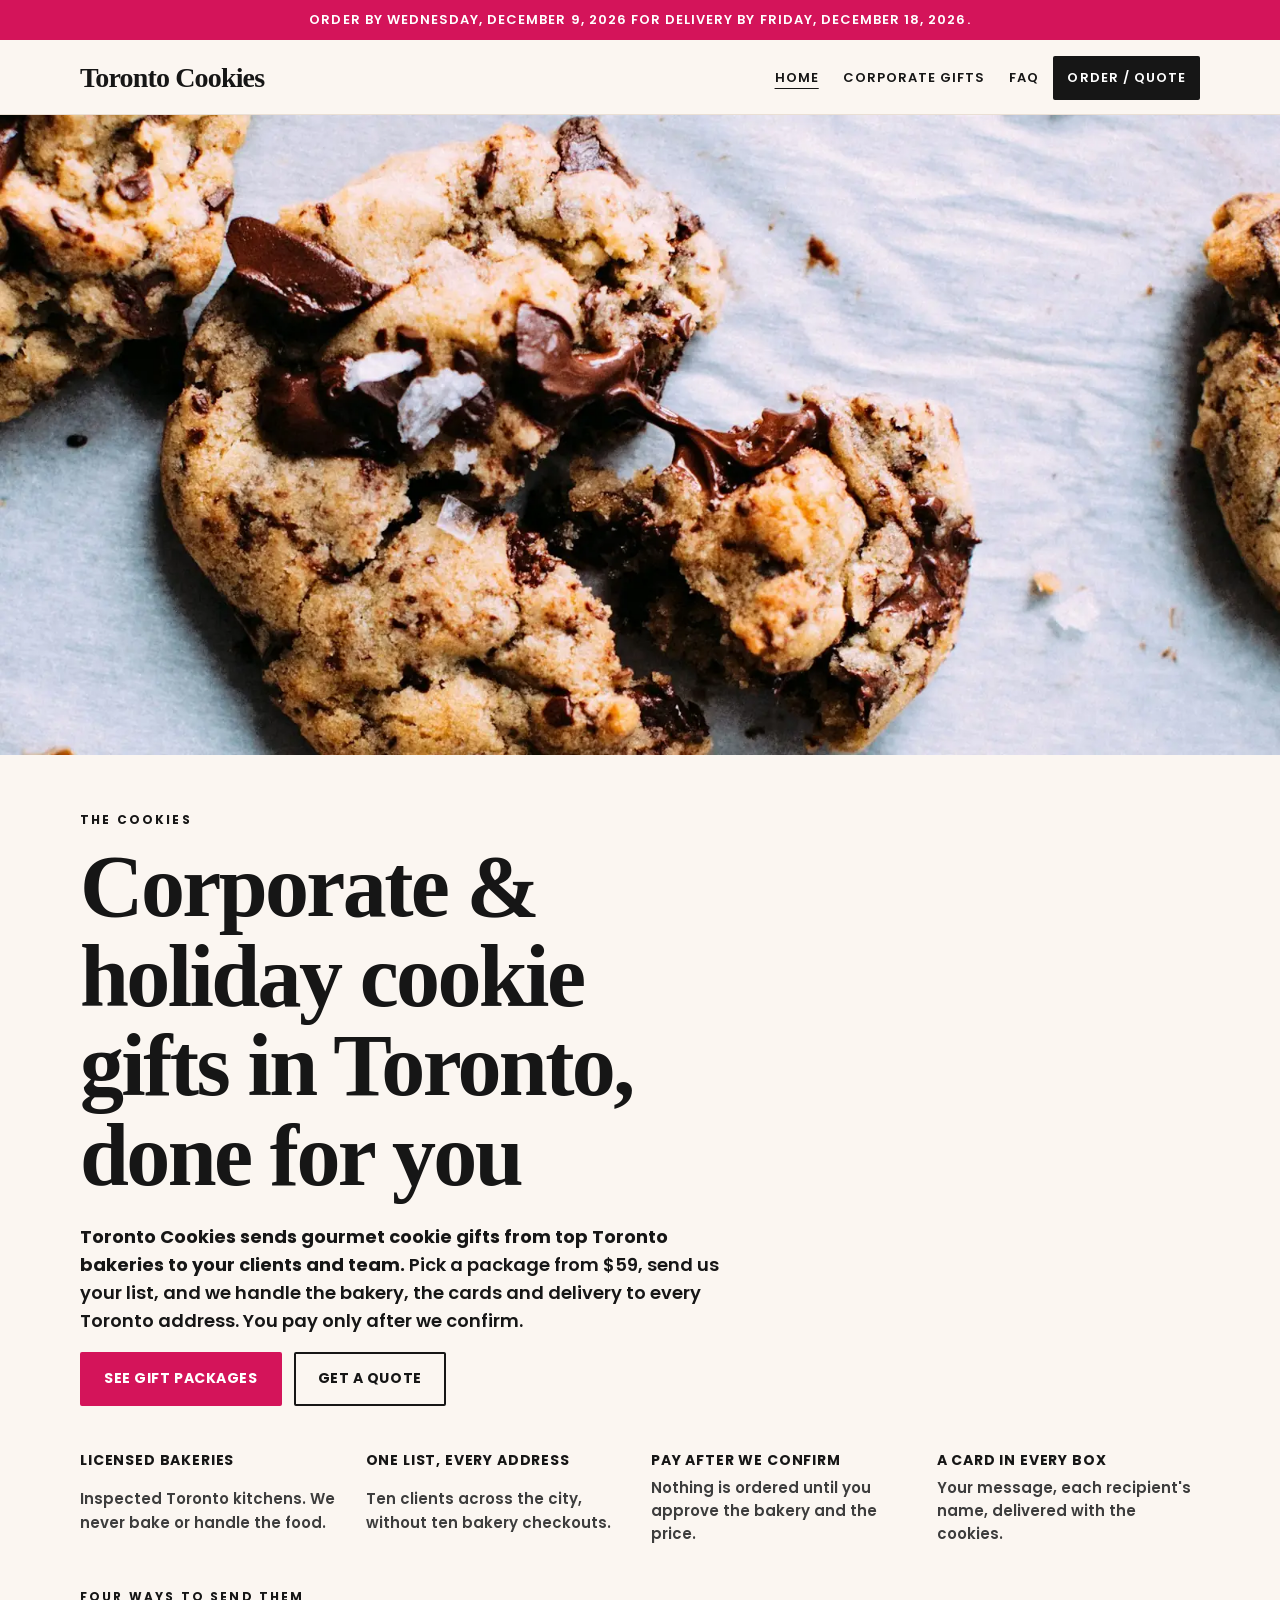
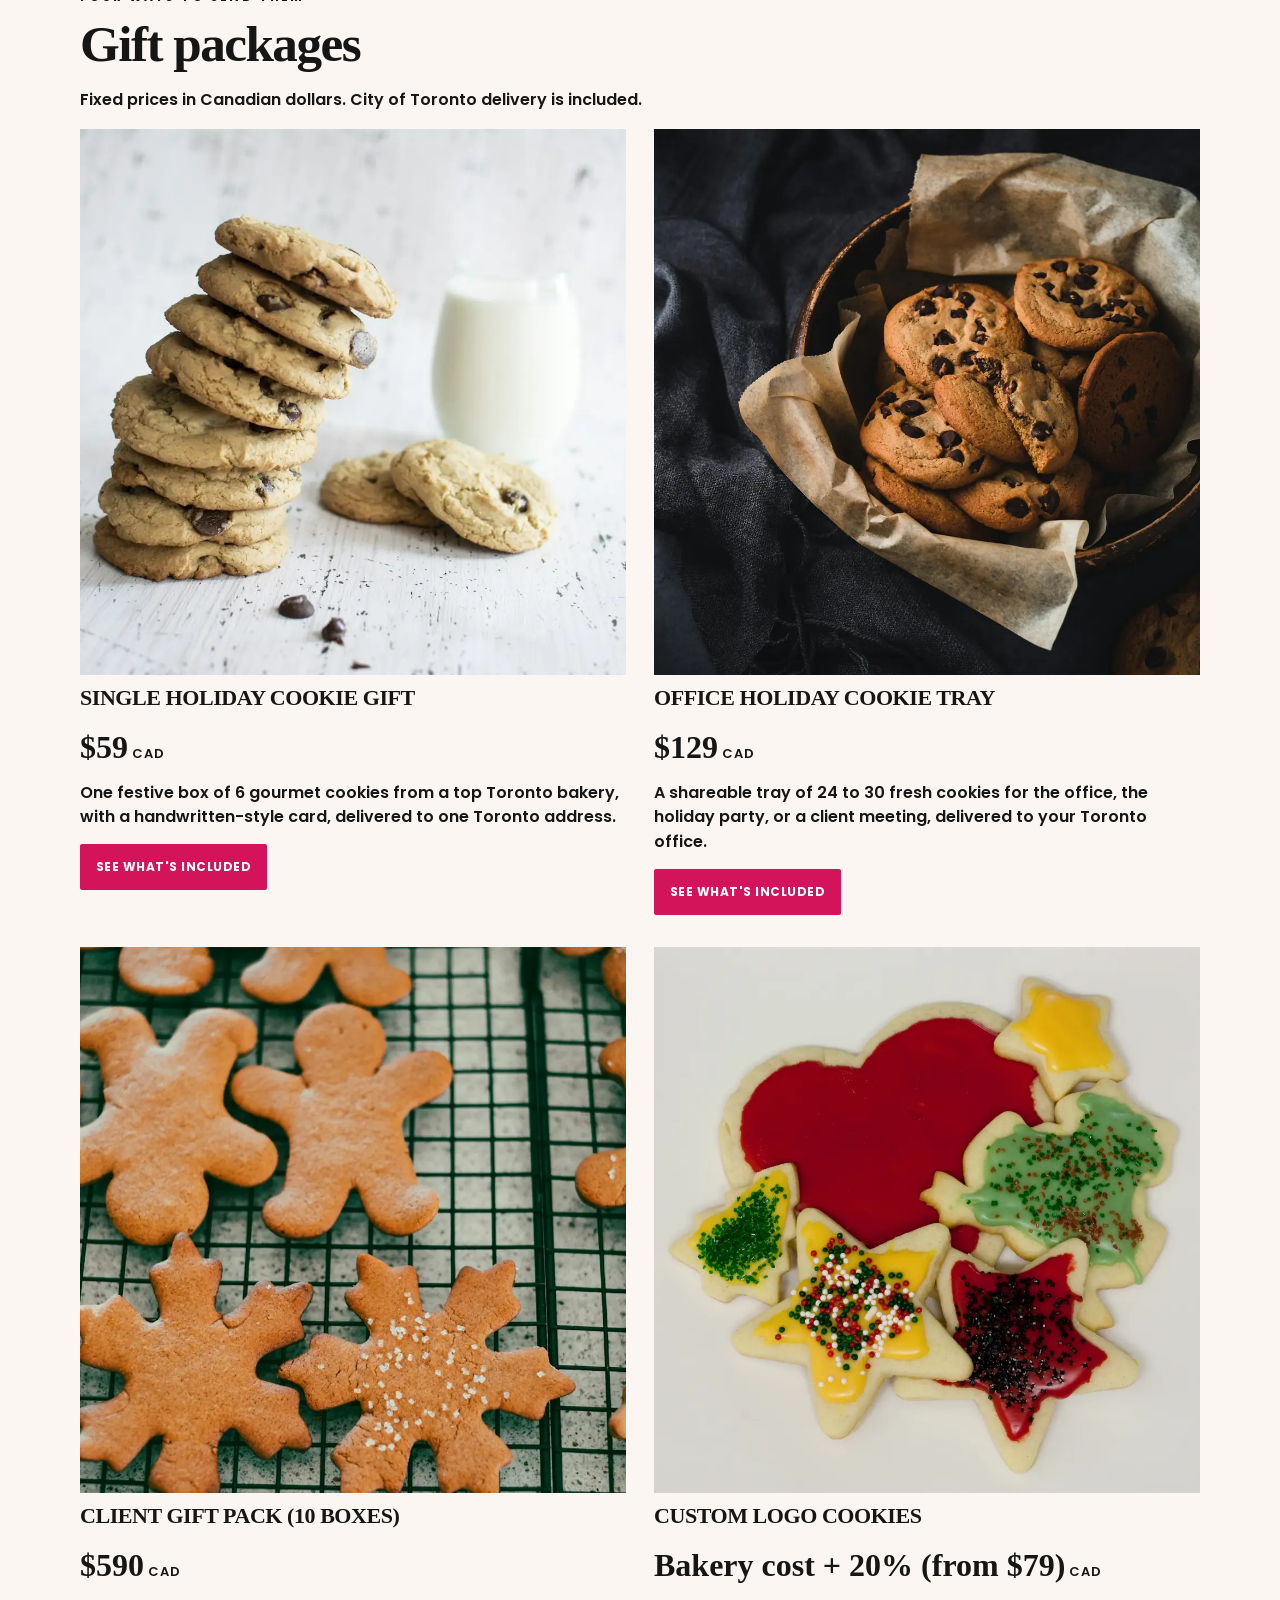
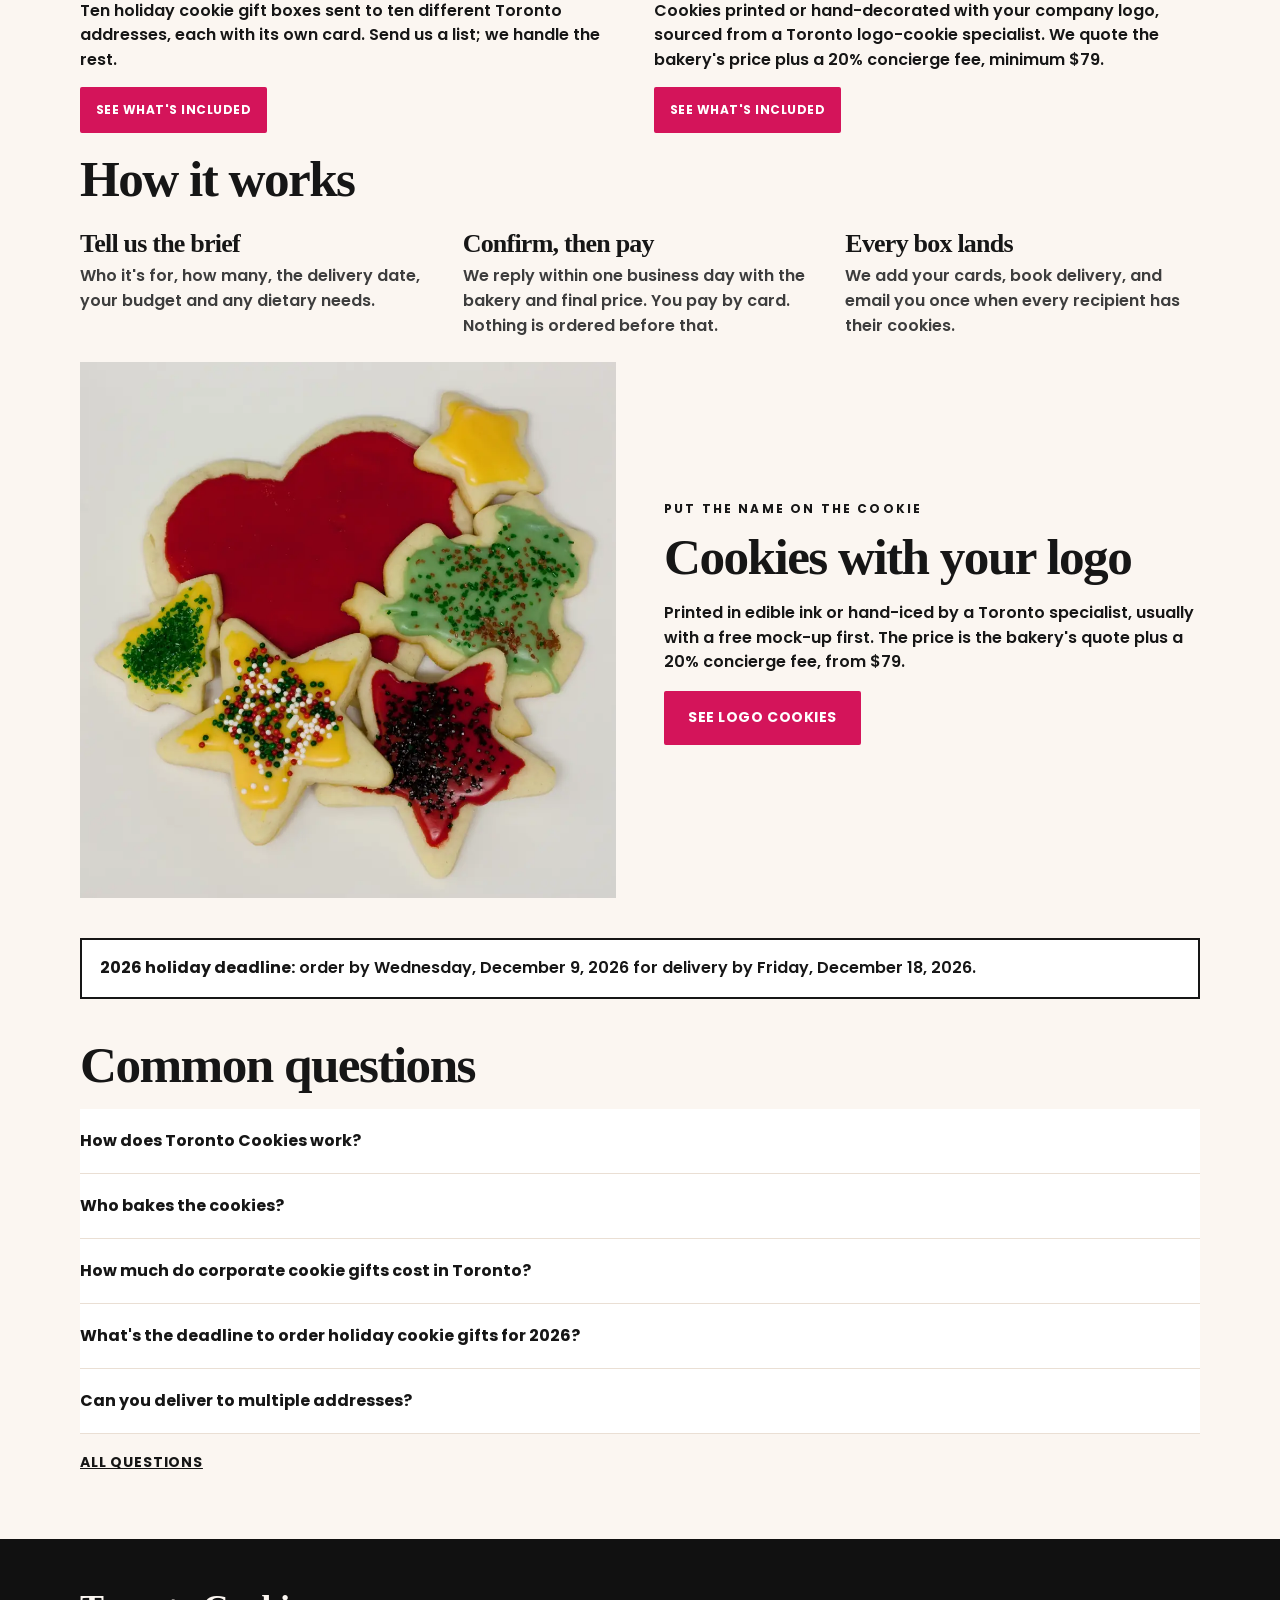
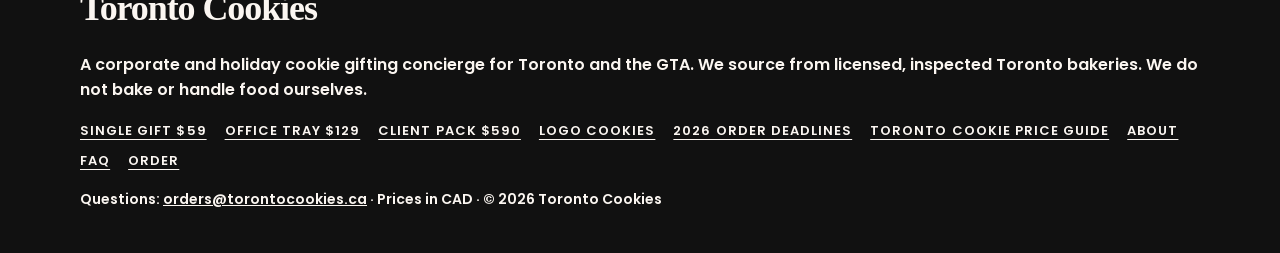
==== commit ca77fcc9: "Restyle the site with a bolder, cookie-first look. Take the cream, hot-pink, and black shop energy, " ====
--- a/index.html
+++ b/index.html
@@ -16,7 +16,7 @@
 <meta property="og:locale" content="en_CA">
 <meta name="twitter:card" content="summary">
 <link rel="icon" href="/assets/logo.png" type="image/png">
-<link rel="preload" as="image" href="/assets/hero-800.webp" imagesrcset="/assets/hero-800.webp 800w, /assets/hero.webp 1400w" imagesizes="(min-width: 720px) 46vw, 100vw" fetchpriority="high">
+<link rel="preload" as="image" href="/assets/hero-800.webp" imagesrcset="/assets/hero-800.webp 800w, /assets/hero.webp 1600w" imagesizes="100vw" fetchpriority="high">
 <link rel="stylesheet" href="/assets/site.css">
 <script type="application/ld+json">
 {
@@ -237,22 +237,21 @@
 </head>
 <body>
 <a class="skip" href="#main">Skip to content</a>
+<div class="announce"><p>Order by Wednesday, December 9, 2026 for delivery by Friday, December 18, 2026.</p></div>
 <header class="site-header"><div class="wrap">
-<a class="brand" href="/"><img src="/assets/logo.png" alt="Toronto Cookies logo" width="48" height="48"> <span>Toronto Cookies</span></a>
+<a class="brand" href="/">Toronto Cookies</a>
 <nav aria-label="Main"><a href="/" aria-current="page">Home</a><a href="/corporate-cookie-gifts-toronto/">Corporate gifts</a><a href="/faq/">FAQ</a><a href="/order/">Order / quote</a></nav>
 </div></header>
 <main id="main">
-<section class="hero">
-<div class="wrap hero-grid">
-<div>
-<p class="eyebrow">Toronto corporate gifting</p>
+<section class="cookie-hero">
+<img src="/assets/hero.webp" srcset="/assets/hero-800.webp 800w, /assets/hero.webp 1600w" sizes="100vw" alt="A close-up of chocolate chunk cookies broken open on parchment" width="1600" height="800" fetchpriority="high" decoding="async">
+</section>
+<section class="intro"><div class="wrap">
+<p class="kicker">The cookies</p>
 <h1>Corporate &amp; holiday cookie gifts in Toronto, done for you</h1>
 <p class="lede"><strong>Toronto Cookies sends gourmet cookie gifts from top Toronto bakeries to your clients and team.</strong> Pick a package from $59, send us your list, and we handle the bakery, the cards and delivery to every Toronto address. You pay only after we confirm.</p>
 <p class="cta-row"><a class="btn" href="#packages">See gift packages</a> <a class="btn btn-ghost" href="/order/" data-track="hero_cta_clicked">Get a quote</a></p>
-</div>
-<figure class="hero-photo"><img src="/assets/hero.webp" srcset="/assets/hero-800.webp 800w, /assets/hero.webp 1400w" sizes="(min-width: 720px) 46vw, 100vw" alt="Chocolate chunk cookies broken open on parchment paper" width="1400" height="1050" fetchpriority="high" decoding="async"></figure>
-</div>
-</section>
+</div></section>
 <section class="trust" aria-label="Why offices use Toronto Cookies">
 <div class="wrap">
 <ul class="trust-row">
@@ -264,10 +263,11 @@
 </div>
 </section>
 <section id="packages" class="band"><div class="wrap">
+<p class="kicker">Four ways to send them</p>
 <h2>Gift packages</h2>
 <p class="section-lead">Fixed prices in Canadian dollars. City of Toronto delivery is included.</p>
 <div class="grid"><article class="card">
-<img src="/assets/gift-box.webp" alt="A kraft holiday gift tied with baker&#x27;s twine, held out to give" width="1100" height="825" loading="lazy" decoding="async">
+<img src="/assets/gift-box.webp" alt="A tall stack of chocolate chip cookies" width="933" height="933" loading="lazy" decoding="async">
 <div class="card-body">
 <h3><a href="/holiday-cookie-gift-box-toronto/">Single Holiday Cookie Gift</a></h3>
 <p class="price">$59<span> CAD</span></p>
@@ -276,7 +276,7 @@
 </div>
 </article>
 <article class="card">
-<img src="/assets/office-tray.webp" alt="A parchment-lined bowl filled with chocolate chip cookies to share" width="1100" height="825" loading="lazy" decoding="async">
+<img src="/assets/office-tray.webp" alt="A parchment-lined bowl filled with chocolate chip cookies to share" width="1000" height="1000" loading="lazy" decoding="async">
 <div class="card-body">
 <h3><a href="/office-cookie-tray-toronto/">Office Holiday Cookie Tray</a></h3>
 <p class="price">$129<span> CAD</span></p>
@@ -285,7 +285,7 @@
 </div>
 </article>
 <article class="card">
-<img src="/assets/client-gifts.webp" alt="A pile of wrapped holiday gifts in red, white, and gold" width="1100" height="825" loading="lazy" decoding="async">
+<img src="/assets/client-gifts.webp" alt="Gingerbread people and snowflake cookies cooling on a rack" width="933" height="933" loading="lazy" decoding="async">
 <div class="card-body">
 <h3><a href="/client-cookie-gift-pack-toronto/">Client Gift Pack (10 boxes)</a></h3>
 <p class="price">$590<span> CAD</span></p>
@@ -294,7 +294,7 @@
 </div>
 </article>
 <article class="card">
-<img src="/assets/logo-cookies.webp" alt="Rows of hand-decorated cookies finished with icing and fruit" width="1100" height="825" loading="lazy" decoding="async">
+<img src="/assets/logo-cookies.webp" alt="Iced sugar cookies in stars, trees, and a heart, with sprinkles" width="1000" height="1000" loading="lazy" decoding="async">
 <div class="card-body">
 <h3><a href="/logo-cookies-toronto/">Custom Logo Cookies</a></h3>
 <p class="price">Bakery cost + 20% (from $79)<span> CAD</span></p>
@@ -312,9 +312,9 @@
 </ol>
 </div></section>
 <section class="upsell"><div class="wrap upsell-grid">
-<img src="/assets/logo-cookies.webp" alt="Rows of hand-decorated cookies finished with icing and fruit" width="1100" height="825" loading="lazy" decoding="async">
+<img src="/assets/logo-cookies.webp" alt="Iced sugar cookies in stars, trees, and a heart, with sprinkles" width="1000" height="1000" loading="lazy" decoding="async">
 <div>
-<p class="eyebrow">For when the brand should show</p>
+<p class="kicker">Put the name on the cookie</p>
 <h2>Cookies with your logo</h2>
 <p>Printed in edible ink or hand-iced by a Toronto specialist, usually with a free mock-up first. The price is the bakery's quote plus a 20% concierge fee, from $79.</p>
 <p><a class="btn" href="/logo-cookies-toronto/" data-track="package_viewed_from_card" data-package="logo-cookies">See logo cookies</a></p>
--- a/assets/site.css
+++ b/assets/site.css
@@ -1,95 +1,94 @@
 @font-face{font-family:Fraunces;font-style:normal;font-weight:560;font-display:swap;src:url("/assets/fonts/fraunces-latin.woff2") format("woff2")}
 @font-face{font-family:Fraunces;font-style:normal;font-weight:650;font-display:swap;src:url("/assets/fonts/fraunces-latin.woff2") format("woff2")}
-@font-face{font-family:Outfit;font-style:normal;font-weight:400;font-display:swap;src:url("/assets/fonts/outfit-latin.woff2") format("woff2")}
-@font-face{font-family:Outfit;font-style:normal;font-weight:500;font-display:swap;src:url("/assets/fonts/outfit-latin.woff2") format("woff2")}
-@font-face{font-family:Outfit;font-style:normal;font-weight:600;font-display:swap;src:url("/assets/fonts/outfit-latin.woff2") format("woff2")}
-:root{--cream:#f6f0e6;--paper:#fffdf9;--ink:#2c1810;--burgundy:#6e2e33;--burgundy-d:#542226;--muted:#5c4a42;--line:#e6d8c8;--gold:#74532c;--serif:Fraunces,Iowan Old Style,Palatino,Georgia,serif;--sans:Outfit,Avenir Next,Segoe UI,sans-serif}
+@font-face{font-family:Poppins;font-style:normal;font-weight:600;font-display:swap;src:url("/assets/fonts/poppins-600.woff2") format("woff2")}
+@font-face{font-family:Poppins;font-style:normal;font-weight:700;font-display:swap;src:url("/assets/fonts/poppins-700.woff2") format("woff2")}
+:root{--cream:#fbf6f1;--ink:#161616;--pink:#d4145a;--pink-d:#b01048;--muted:#3d3d3d;--line:#eadfd4;--serif:Fraunces,Iowan Old Style,Palatino,Georgia,serif;--sans:Poppins,Avenir Next,Segoe UI,sans-serif}
 *{box-sizing:border-box}html{-webkit-text-size-adjust:100%}
-body{margin:0;font:17px/1.65 var(--sans);background:var(--cream);color:var(--ink)}
+body{margin:0;font:16px/1.55 var(--sans);background:var(--cream);color:var(--ink)}
 img{max-width:100%;height:auto;display:block}
-a{color:var(--burgundy)}
-:focus-visible{outline:3px solid var(--burgundy);outline-offset:3px}
-.wrap{max-width:1120px;margin:0 auto;padding:0 22px}
+a{color:var(--ink)}
+:focus-visible{outline:3px solid var(--pink);outline-offset:3px}
+.wrap{max-width:1160px;margin:0 auto;padding:0 20px}
 .skip{position:absolute;left:-999px}.skip:focus{left:12px;top:12px;background:#fff;padding:10px 14px;z-index:9}
-.site-header{background:rgba(255,253,249,.92);border-bottom:1px solid var(--line);position:sticky;top:0;z-index:4}
-.site-header .wrap{display:flex;flex-wrap:wrap;align-items:center;justify-content:space-between;gap:8px 18px;padding-top:12px;padding-bottom:12px}
-.brand{display:flex;align-items:center;gap:12px;text-decoration:none;color:var(--ink);font-family:var(--serif);font-weight:650;font-size:22px;letter-spacing:-.02em}
-.brand img{width:48px;height:48px;border-radius:50%;object-fit:cover;box-shadow:0 0 0 2px #e4cba3}
+.announce{background:var(--pink);color:#fff;text-align:center}
+.announce p{margin:0;padding:10px 16px;font-size:13px;font-weight:600;letter-spacing:.08em;text-transform:uppercase}
+.site-header{background:var(--cream);border-bottom:1px solid var(--line)}
+.site-header .wrap{display:flex;flex-wrap:wrap;align-items:center;justify-content:space-between;gap:8px 20px;padding-top:16px;padding-bottom:14px}
+.brand{font-family:var(--serif);font-weight:650;font-size:28px;letter-spacing:-.03em;text-decoration:none;color:var(--ink);line-height:1}
 .site-header nav{display:flex;flex-wrap:wrap;gap:4px}
-.site-header nav a{text-decoration:none;font-weight:500;color:var(--ink);padding:10px 12px;border-radius:999px;min-height:44px}
-.site-header nav a[aria-current]{background:#f3e6d4;text-decoration:underline;text-underline-offset:4px}
-.page{padding:36px 22px 72px}
-h1,h2,h3{font-family:var(--serif);font-weight:560;letter-spacing:-.02em;line-height:1.15}
-h1{font-size:clamp(34px,6vw,60px);margin:.2em 0 .35em}
-h2{font-size:clamp(28px,3.5vw,40px);margin:0 0 .4em}
-h3{font-size:22px;margin:0 0 .3em}
-.eyebrow{font-size:13px;letter-spacing:.16em;text-transform:uppercase;font-weight:600;color:var(--gold);margin:0 0 10px}
-.lede{font-size:18.5px;max-width:42rem}
-.section-lead{color:var(--muted);margin-top:0}
-.hero{padding:28px 0 36px}
-.hero-grid{display:grid;gap:28px;align-items:center}
-.hero-photo{margin:0}
-.hero-photo img{width:100%;aspect-ratio:4/3;object-fit:cover;border-radius:28px;box-shadow:0 18px 50px rgba(44,24,16,.14)}
-.cta-row{display:flex;flex-wrap:wrap;gap:12px;margin-top:8px}
-.btn{display:inline-flex;align-items:center;justify-content:center;min-height:48px;background:var(--burgundy);color:#fff;padding:12px 22px;border-radius:999px;text-decoration:none;font-weight:600;border:2px solid var(--burgundy);cursor:pointer;font-size:16px}
-.btn:hover{background:var(--burgundy-d)}
-.btn-ghost{background:transparent;color:var(--burgundy)}
-.btn-ghost:hover{background:#fff}
-.btn-small{min-height:44px;padding:8px 16px;font-size:15px}
-.trust{padding:8px 0 28px}
-.trust-row{list-style:none;margin:0;padding:18px 0;display:grid;gap:18px;border-top:1px solid var(--line);border-bottom:1px solid var(--line)}
+.site-header nav a{text-decoration:none;font-weight:600;font-size:13px;letter-spacing:.08em;text-transform:uppercase;color:var(--ink);padding:12px 10px;min-height:44px}
+.site-header nav a[aria-current]{text-decoration:underline;text-underline-offset:6px}
+.site-header nav a[href="/order/"]{background:var(--ink);color:#fff;border-radius:2px;padding:12px 14px}
+.page{padding:28px 20px 64px}
+h1,h2,h3{font-family:var(--serif);font-weight:650;letter-spacing:-.03em;line-height:1.02;color:var(--ink)}
+h1{font-size:clamp(44px,8vw,88px);margin:0 0 .25em;max-width:14ch}
+h2{font-size:clamp(32px,4vw,52px);margin:0 0 .35em}
+h3{font-size:26px;margin:0 0 .25em}
+.kicker,.eyebrow{font-family:var(--sans);font-size:12px;letter-spacing:.18em;text-transform:uppercase;font-weight:700;margin:0 0 12px}
+.lede{font-size:18px;max-width:40rem}
+.section-lead{margin-top:0}
+.cookie-hero img{width:100%;height:auto;aspect-ratio:2/1;object-fit:cover}
+.intro{padding:36px 0 10px}
+.cta-row{display:flex;flex-wrap:wrap;gap:12px;margin-top:18px}
+.btn{display:inline-flex;align-items:center;justify-content:center;min-height:52px;background:var(--pink);color:#fff;padding:14px 22px;border-radius:2px;text-decoration:none;font-weight:700;letter-spacing:.04em;text-transform:uppercase;font-size:14px;border:2px solid var(--pink);cursor:pointer}
+.btn:hover{background:var(--pink-d);border-color:var(--pink-d);color:#fff}
+.btn-ghost{background:transparent;color:var(--ink);border-color:var(--ink)}
+.btn-ghost:hover{background:var(--ink);color:#fff}
+.btn-small{min-height:46px;padding:10px 14px;font-size:12px}
+.trust{padding:8px 0 20px}
+.trust-row{list-style:none;margin:0;padding:8px 0 4px;display:grid;gap:16px}
 .trust-row li{display:grid;gap:4px}
-.trust-row strong{font-family:var(--serif);font-size:18px;font-weight:560}
+.trust-row strong{font-size:14px;letter-spacing:.06em;text-transform:uppercase}
 .trust-row span{color:var(--muted);font-size:15px}
-.band{padding:28px 0 10px}
-.how,.upsell,.faq-teaser{padding:18px 0 8px}
-.grid{display:grid;grid-template-columns:1fr;gap:18px}
-.card{background:var(--paper);border-radius:22px;overflow:hidden;box-shadow:0 10px 30px rgba(44,24,16,.06);border:1px solid var(--line);display:flex;flex-direction:column}
-.card img{width:100%;aspect-ratio:4/3;object-fit:cover}
-.card-body{padding:18px 18px 20px;display:flex;flex-direction:column;gap:8px;flex:1}
-.card h3{margin:0}.card h3 a{color:var(--ink);text-decoration:none}
+.band{padding:18px 0 8px}
+.how,.upsell,.faq-teaser{padding:12px 0}
+.grid{display:grid;grid-template-columns:1fr;gap:28px}
+.card{background:transparent;display:flex;flex-direction:column;gap:12px}
+.card img{width:100%;aspect-ratio:1/1;object-fit:cover}
+.card-body{display:flex;flex-direction:column;gap:8px;padding:0}
+.card h3{font-size:22px;text-transform:uppercase;letter-spacing:-.02em}
+.card h3 a{color:var(--ink);text-decoration:none}
 .card h3 a:hover{text-decoration:underline}
 .card p{margin:0}
-.price{font-family:var(--serif);font-size:28px;font-weight:650;margin:0}
-.price span{font-family:var(--sans);font-size:14px;font-weight:500;color:var(--muted)}
-.card .btn{margin-top:auto;align-self:flex-start}
-.steps{list-style:none;margin:0;padding:0;display:grid;gap:14px}
-.steps li{background:var(--paper);border:1px solid var(--line);border-radius:18px;padding:18px 18px 8px;box-shadow:0 8px 24px rgba(44,24,16,.04)}
-.steps p{color:var(--muted)}
-.order-steps li{margin:8px 0}
-.upsell-grid{display:grid;gap:22px;align-items:center;background:var(--paper);border-radius:28px;padding:18px;border:1px solid var(--line);box-shadow:0 12px 36px rgba(44,24,16,.06)}
-.upsell-grid img{width:100%;aspect-ratio:4/3;object-fit:cover;border-radius:18px}
-.deadline{padding:22px 0}
-.notice{background:#fff8ee;border:1px solid #e4cba3;border-left:4px solid var(--gold);padding:14px 18px;border-radius:16px;margin:0}
-.product-intro{display:grid;gap:22px;margin-bottom:10px}
+.price{font-family:var(--serif);font-size:32px;font-weight:650;margin:0}
+.price span{font-family:var(--sans);font-size:13px;font-weight:600;letter-spacing:.08em}
+.card .btn{margin-top:6px;align-self:flex-start}
+.steps{list-style:none;margin:0;padding:0;display:grid;gap:18px}
+.steps li{padding-top:8px}
+.steps p{margin:.3em 0 0;color:var(--muted)}
+.upsell-grid{display:grid;gap:22px;align-items:center}
+.upsell-grid img{width:100%;aspect-ratio:1/1;object-fit:cover}
+.deadline{padding:28px 0}
+.notice{background:#fff;border:2px solid var(--ink);padding:16px 18px;margin:0}
+.product-intro{display:grid;gap:22px;align-items:center;margin-bottom:12px}
 .product-photo{margin:0}
-.product-photo img{width:100%;aspect-ratio:4/3;object-fit:cover;border-radius:24px;box-shadow:0 16px 40px rgba(44,24,16,.12)}
-.text-link{font-weight:600}
-table{border-collapse:collapse;width:100%;background:var(--paper);margin:12px 0;border-radius:12px;overflow:hidden}
-th,td{border-bottom:1px solid var(--line);padding:10px 12px;text-align:left;vertical-align:top}
-th{background:#f3e6d4;font-weight:600}
-details{background:var(--paper);border:1px solid var(--line);border-radius:14px;padding:12px 16px;margin:10px 0}
-summary{font-weight:600;cursor:pointer;min-height:44px;display:flex;align-items:center}
+.product-photo img{width:100%;aspect-ratio:1/1;object-fit:cover}
+.text-link{font-weight:700;letter-spacing:.06em;text-transform:uppercase;font-size:14px}
+table{border-collapse:collapse;width:100%;background:#fff;margin:12px 0}
+th,td{border-bottom:1px solid var(--line);padding:12px;text-align:left;vertical-align:top}
+th{font-size:13px;letter-spacing:.08em;text-transform:uppercase}
+details{background:#fff;border-bottom:1px solid var(--line);padding:8px 0;margin:0}
+summary{font-weight:700;cursor:pointer;min-height:48px;display:flex;align-items:center}
 .order{display:grid;gap:14px;max-width:640px}
 .order label{display:grid;gap:6px;font-weight:600}
-.order input,.order select,.order textarea{font:16px/1.4 var(--sans);padding:12px;border:1px solid #d9c4b0;border-radius:12px;background:#fff;min-height:48px}
+.order input,.order select,.order textarea{font:16px/1.4 var(--sans);padding:12px;border:2px solid var(--ink);border-radius:0;background:#fff;min-height:48px}
 .hp{position:absolute;left:-5000px}
-.small,.fine{font-size:14px;color:var(--muted)}
-.crumbs{font-size:14px;color:var(--muted)}
-.buy{display:flex;flex-wrap:wrap;gap:10px;margin:16px 0}
-.site-footer{background:#3b2422;color:#f6f0e6;padding:36px 0 28px;margin-top:28px}
-.site-footer a{color:#f6f0e6}
-.footer-brand{font-family:var(--serif);font-size:26px;font-weight:650;margin:0 0 8px}
-.site-footer nav{display:flex;flex-wrap:wrap;gap:8px 16px;margin:16px 0}
-.site-footer nav a{text-underline-offset:3px}
-.site-footer .fine{color:#f3e6d4}
-@media(min-width:720px){
-.trust-row{grid-template-columns:1fr 1fr}
-.grid{grid-template-columns:1fr 1fr}
-.steps-3{grid-template-columns:1fr 1fr 1fr}
-.hero{padding:48px 0 20px}
-.hero-grid{grid-template-columns:1.05fr .95fr;gap:48px}
-.product-intro{grid-template-columns:.9fr 1.1fr;align-items:center;gap:36px}
-.upsell-grid{grid-template-columns:.9fr 1.1fr;padding:28px;gap:36px}
+.small,.fine{font-size:14px}
+.crumbs{font-size:13px;letter-spacing:.06em;text-transform:uppercase}
+.buy{display:flex;flex-wrap:wrap;gap:10px;margin:18px 0}
+.site-footer{background:#111;color:#fbf6f1;padding:42px 0 28px;margin-top:36px}
+.site-footer a{color:#fbf6f1}
+.footer-brand{font-family:var(--serif);font-size:36px;font-weight:650;margin:0 0 8px;letter-spacing:-.03em}
+.site-footer nav{display:flex;flex-wrap:wrap;gap:10px 18px;margin:18px 0}
+.site-footer nav a{font-size:13px;font-weight:600;letter-spacing:.08em;text-transform:uppercase;text-underline-offset:4px}
+.site-footer .fine{color:#fbf6f1}
+.order-steps li{margin:8px 0}
+@media(min-width:800px){
+.trust-row{grid-template-columns:repeat(4,1fr);gap:22px}
+.grid{grid-template-columns:1fr 1fr;gap:32px 28px}
+.steps-3{grid-template-columns:1fr 1fr 1fr;gap:28px}
+.intro{padding:56px 0 12px}
+.upsell-grid{grid-template-columns:1fr 1fr;gap:48px}
+.product-intro{grid-template-columns:1.05fr .95fr;gap:48px}
+.product-photo{order:2}
 }
-@media(max-width:719px){.steps-3{grid-template-columns:1fr}}
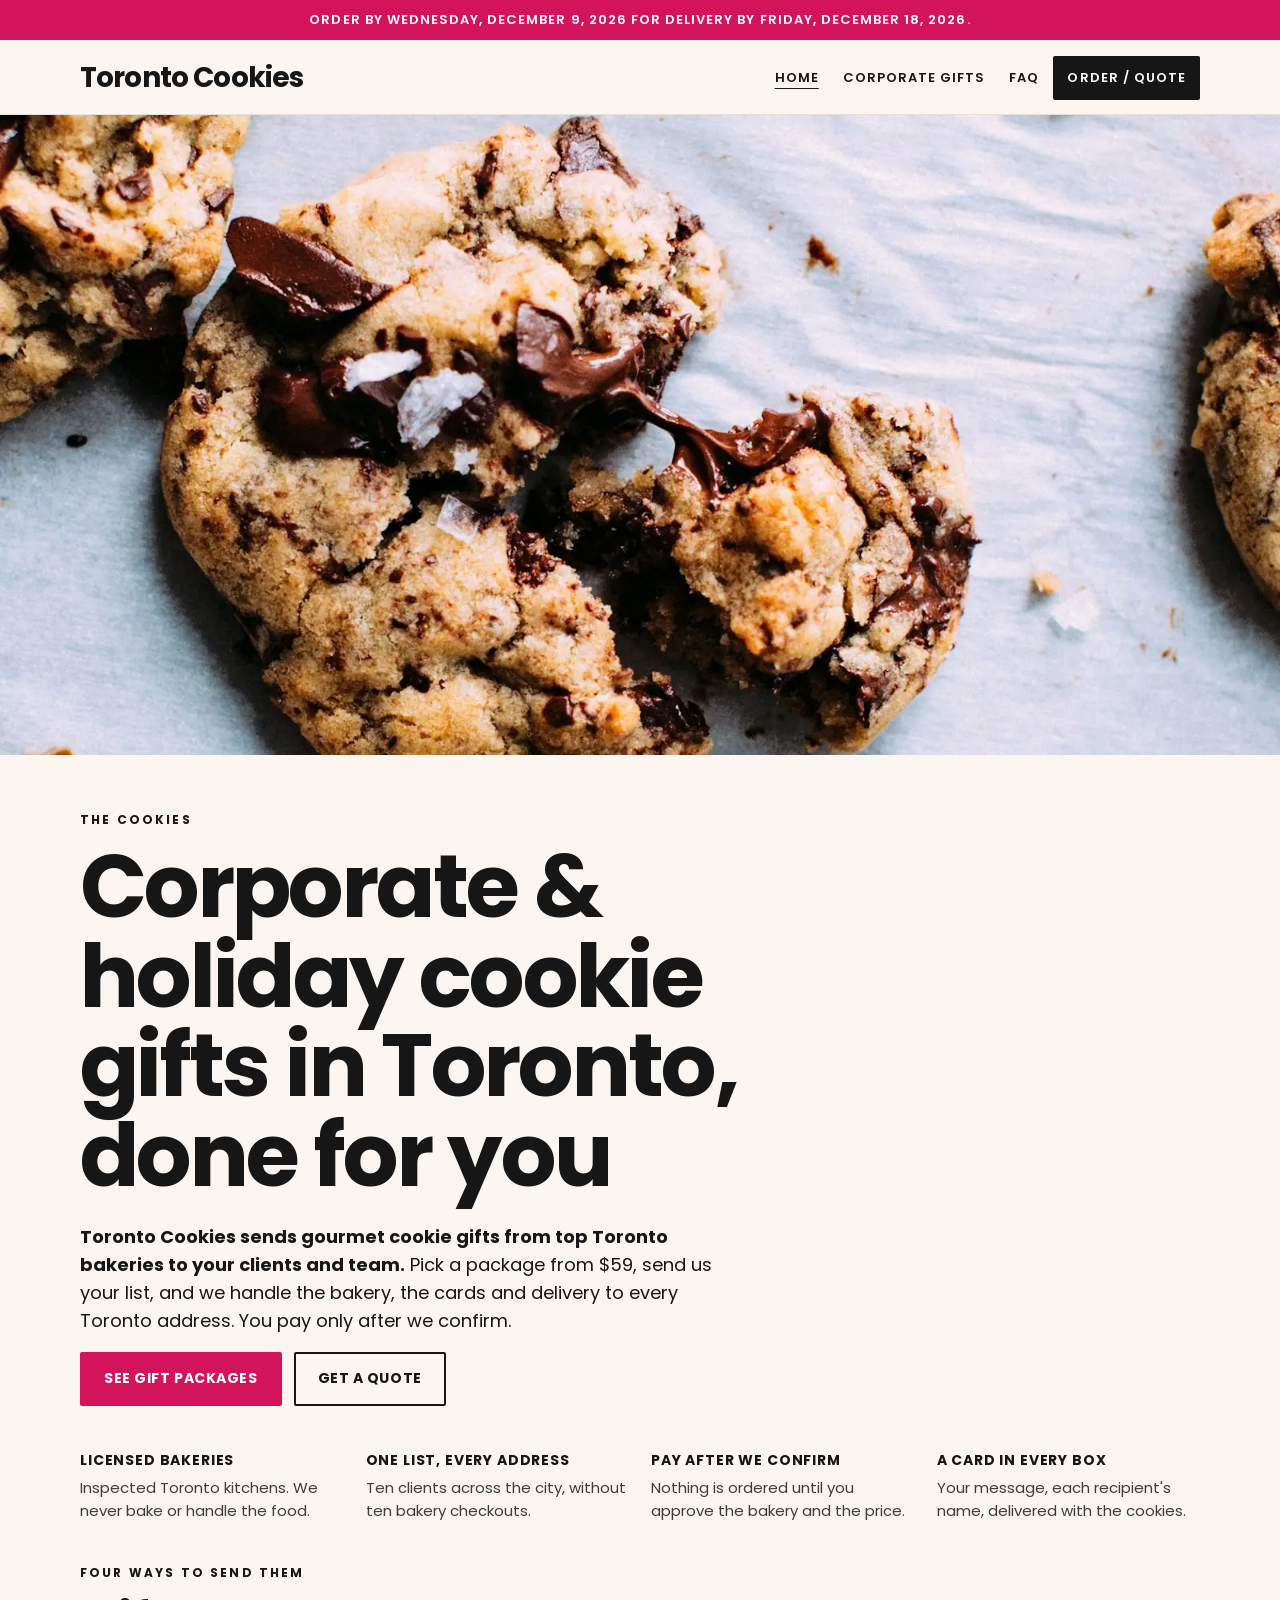
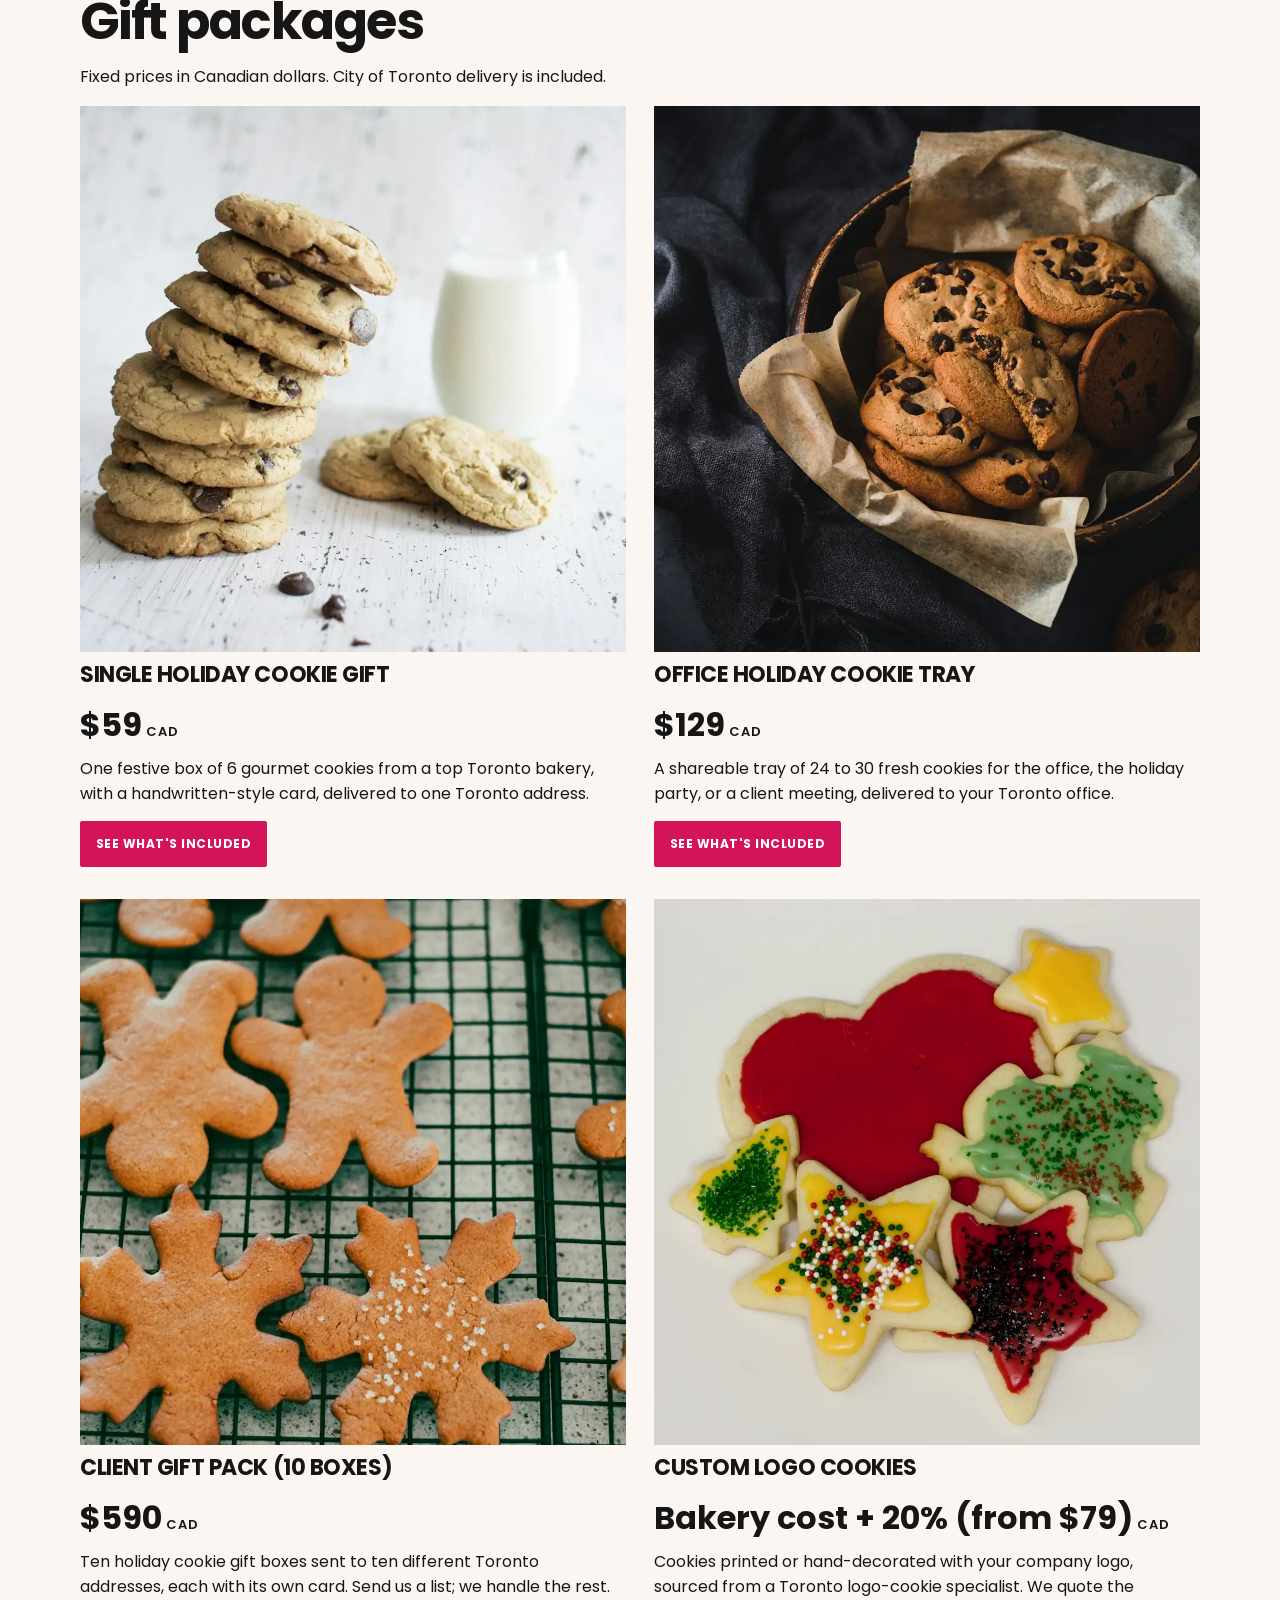
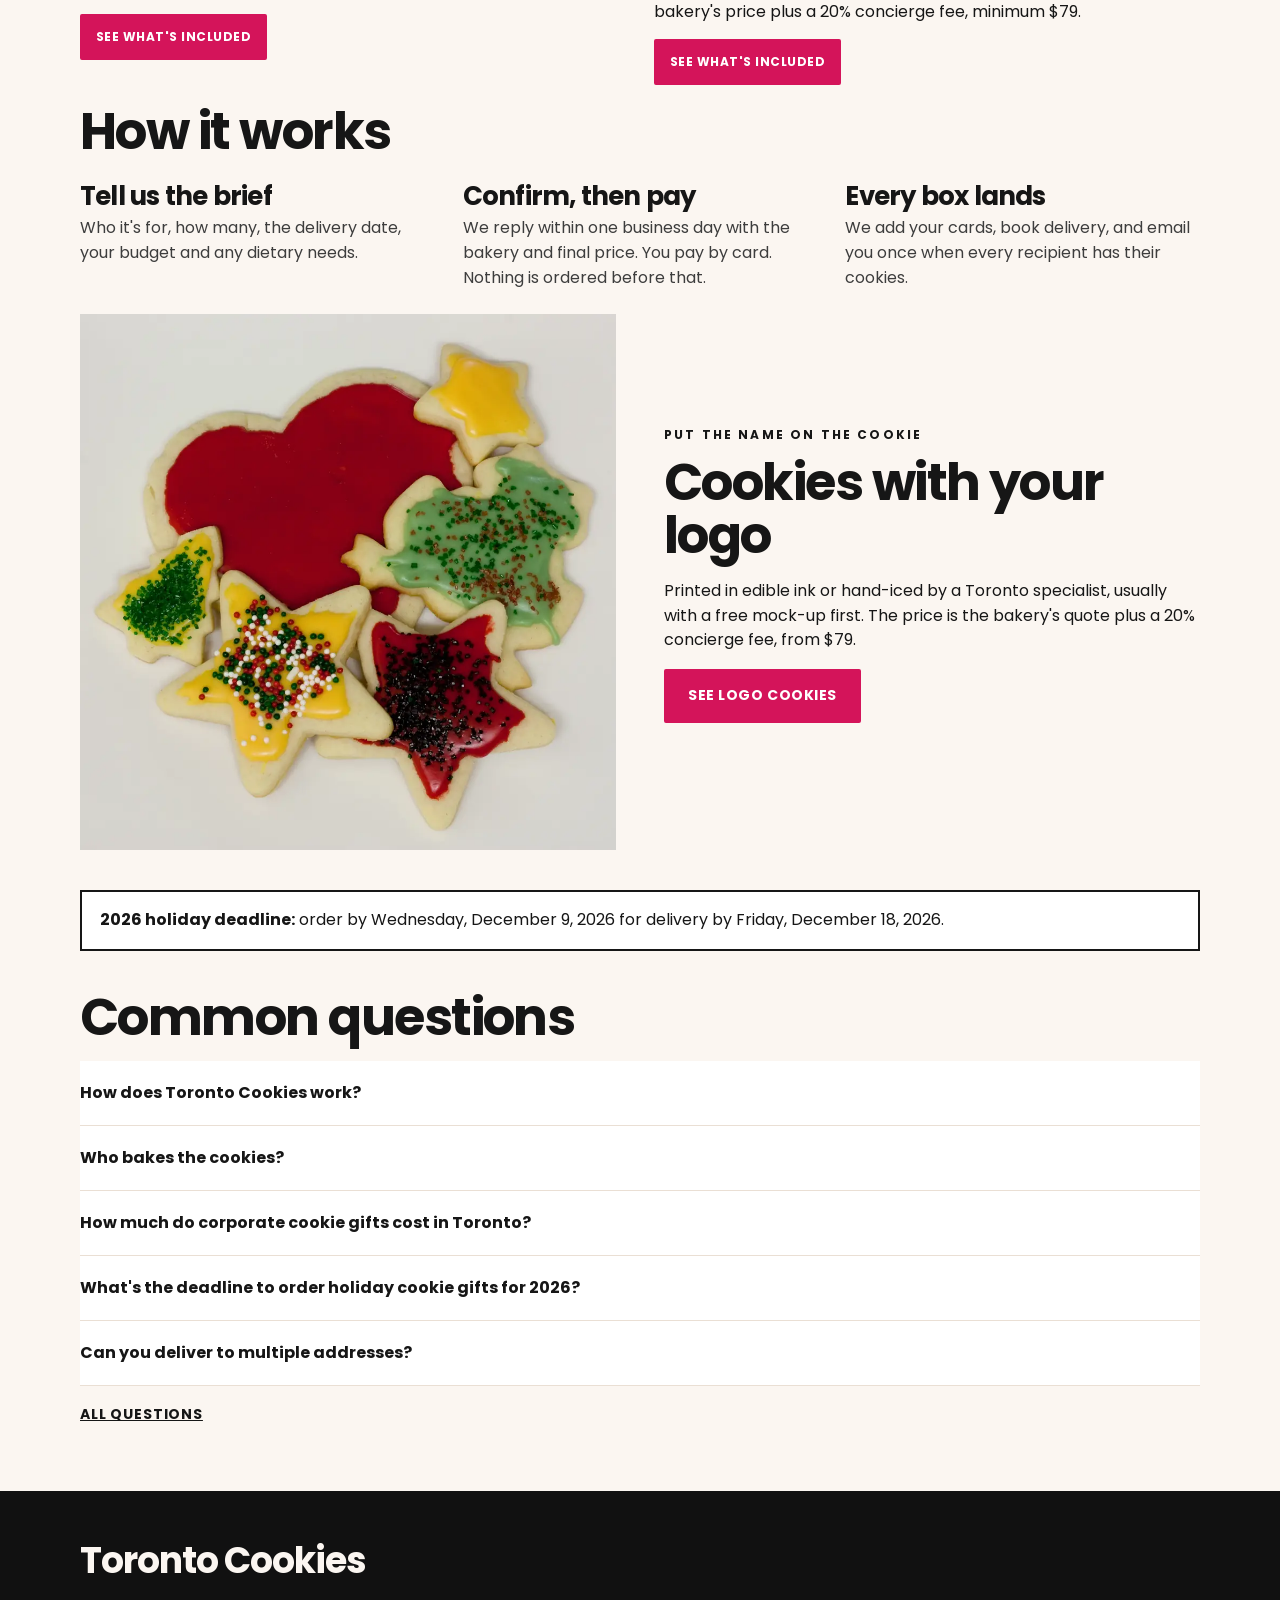
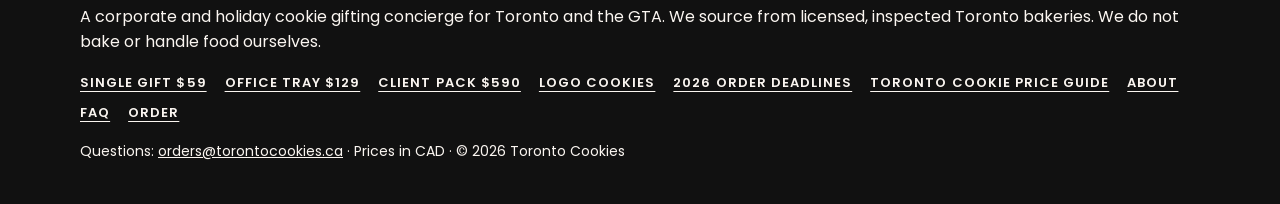
==== commit 82b71787: "Cache-bust the stylesheet so Poppins replaces the cached serif CSS. Co-authored-by: Leon T <Ltang909" ====
--- a/index.html
+++ b/index.html
@@ -17,7 +17,7 @@
 <meta name="twitter:card" content="summary">
 <link rel="icon" href="/assets/logo.png" type="image/png">
 <link rel="preload" as="image" href="/assets/hero-800.webp" imagesrcset="/assets/hero-800.webp 800w, /assets/hero.webp 1600w" imagesizes="100vw" fetchpriority="high">
-<link rel="stylesheet" href="/assets/site.css">
+<link rel="stylesheet" href="/assets/site.css?v=2">
 <script type="application/ld+json">
 {
  "@context": "https://schema.org",
--- a/assets/site.css
+++ b/assets/site.css
@@ -1,8 +1,7 @@
-@font-face{font-family:Fraunces;font-style:normal;font-weight:560;font-display:swap;src:url("/assets/fonts/fraunces-latin.woff2") format("woff2")}
-@font-face{font-family:Fraunces;font-style:normal;font-weight:650;font-display:swap;src:url("/assets/fonts/fraunces-latin.woff2") format("woff2")}
+@font-face{font-family:Poppins;font-style:normal;font-weight:400;font-display:swap;src:url("/assets/fonts/poppins-400.woff2") format("woff2")}
 @font-face{font-family:Poppins;font-style:normal;font-weight:600;font-display:swap;src:url("/assets/fonts/poppins-600.woff2") format("woff2")}
 @font-face{font-family:Poppins;font-style:normal;font-weight:700;font-display:swap;src:url("/assets/fonts/poppins-700.woff2") format("woff2")}
-:root{--cream:#fbf6f1;--ink:#161616;--pink:#d4145a;--pink-d:#b01048;--muted:#3d3d3d;--line:#eadfd4;--serif:Fraunces,Iowan Old Style,Palatino,Georgia,serif;--sans:Poppins,Avenir Next,Segoe UI,sans-serif}
+:root{--cream:#fbf6f1;--ink:#161616;--pink:#d4145a;--pink-d:#b01048;--muted:#3d3d3d;--line:#eadfd4;--sans:Poppins,sans-serif}
 *{box-sizing:border-box}html{-webkit-text-size-adjust:100%}
 body{margin:0;font:16px/1.55 var(--sans);background:var(--cream);color:var(--ink)}
 img{max-width:100%;height:auto;display:block}
@@ -14,13 +13,13 @@
 .announce p{margin:0;padding:10px 16px;font-size:13px;font-weight:600;letter-spacing:.08em;text-transform:uppercase}
 .site-header{background:var(--cream);border-bottom:1px solid var(--line)}
 .site-header .wrap{display:flex;flex-wrap:wrap;align-items:center;justify-content:space-between;gap:8px 20px;padding-top:16px;padding-bottom:14px}
-.brand{font-family:var(--serif);font-weight:650;font-size:28px;letter-spacing:-.03em;text-decoration:none;color:var(--ink);line-height:1}
+.brand{font-family:var(--sans);font-weight:700;font-size:28px;letter-spacing:-.03em;text-decoration:none;color:var(--ink);line-height:1}
 .site-header nav{display:flex;flex-wrap:wrap;gap:4px}
 .site-header nav a{text-decoration:none;font-weight:600;font-size:13px;letter-spacing:.08em;text-transform:uppercase;color:var(--ink);padding:12px 10px;min-height:44px}
 .site-header nav a[aria-current]{text-decoration:underline;text-underline-offset:6px}
 .site-header nav a[href="/order/"]{background:var(--ink);color:#fff;border-radius:2px;padding:12px 14px}
 .page{padding:28px 20px 64px}
-h1,h2,h3{font-family:var(--serif);font-weight:650;letter-spacing:-.03em;line-height:1.02;color:var(--ink)}
+h1,h2,h3{font-family:var(--sans);font-weight:700;letter-spacing:-.03em;line-height:1.02;color:var(--ink)}
 h1{font-size:clamp(44px,8vw,88px);margin:0 0 .25em;max-width:14ch}
 h2{font-size:clamp(32px,4vw,52px);margin:0 0 .35em}
 h3{font-size:26px;margin:0 0 .25em}
@@ -50,7 +49,7 @@
 .card h3 a{color:var(--ink);text-decoration:none}
 .card h3 a:hover{text-decoration:underline}
 .card p{margin:0}
-.price{font-family:var(--serif);font-size:32px;font-weight:650;margin:0}
+.price{font-family:var(--sans);font-size:32px;font-weight:700;margin:0}
 .price span{font-family:var(--sans);font-size:13px;font-weight:600;letter-spacing:.08em}
 .card .btn{margin-top:6px;align-self:flex-start}
 .steps{list-style:none;margin:0;padding:0;display:grid;gap:18px}
@@ -78,7 +77,7 @@
 .buy{display:flex;flex-wrap:wrap;gap:10px;margin:18px 0}
 .site-footer{background:#111;color:#fbf6f1;padding:42px 0 28px;margin-top:36px}
 .site-footer a{color:#fbf6f1}
-.footer-brand{font-family:var(--serif);font-size:36px;font-weight:650;margin:0 0 8px;letter-spacing:-.03em}
+.footer-brand{font-family:var(--sans);font-size:36px;font-weight:700;margin:0 0 8px;letter-spacing:-.03em}
 .site-footer nav{display:flex;flex-wrap:wrap;gap:10px 18px;margin:18px 0}
 .site-footer nav a{font-size:13px;font-weight:600;letter-spacing:.08em;text-transform:uppercase;text-underline-offset:4px}
 .site-footer .fine{color:#fbf6f1}
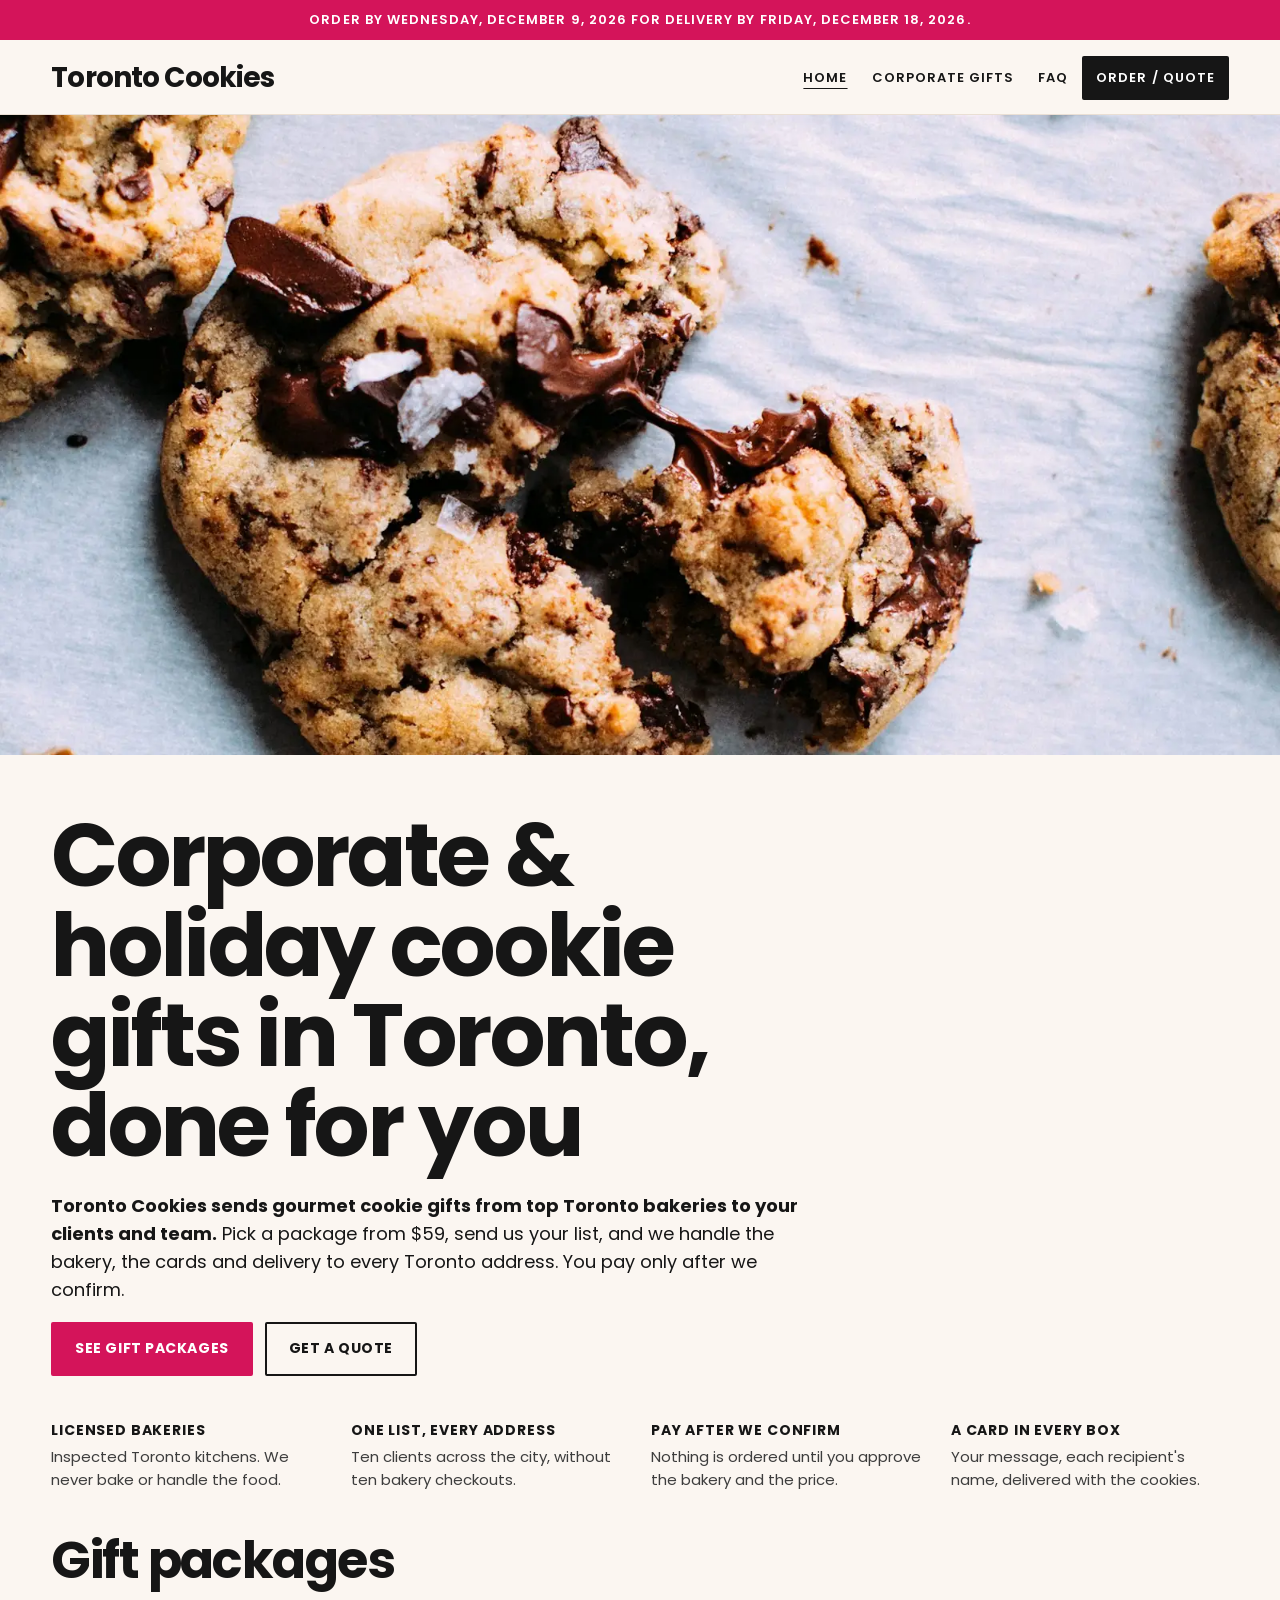
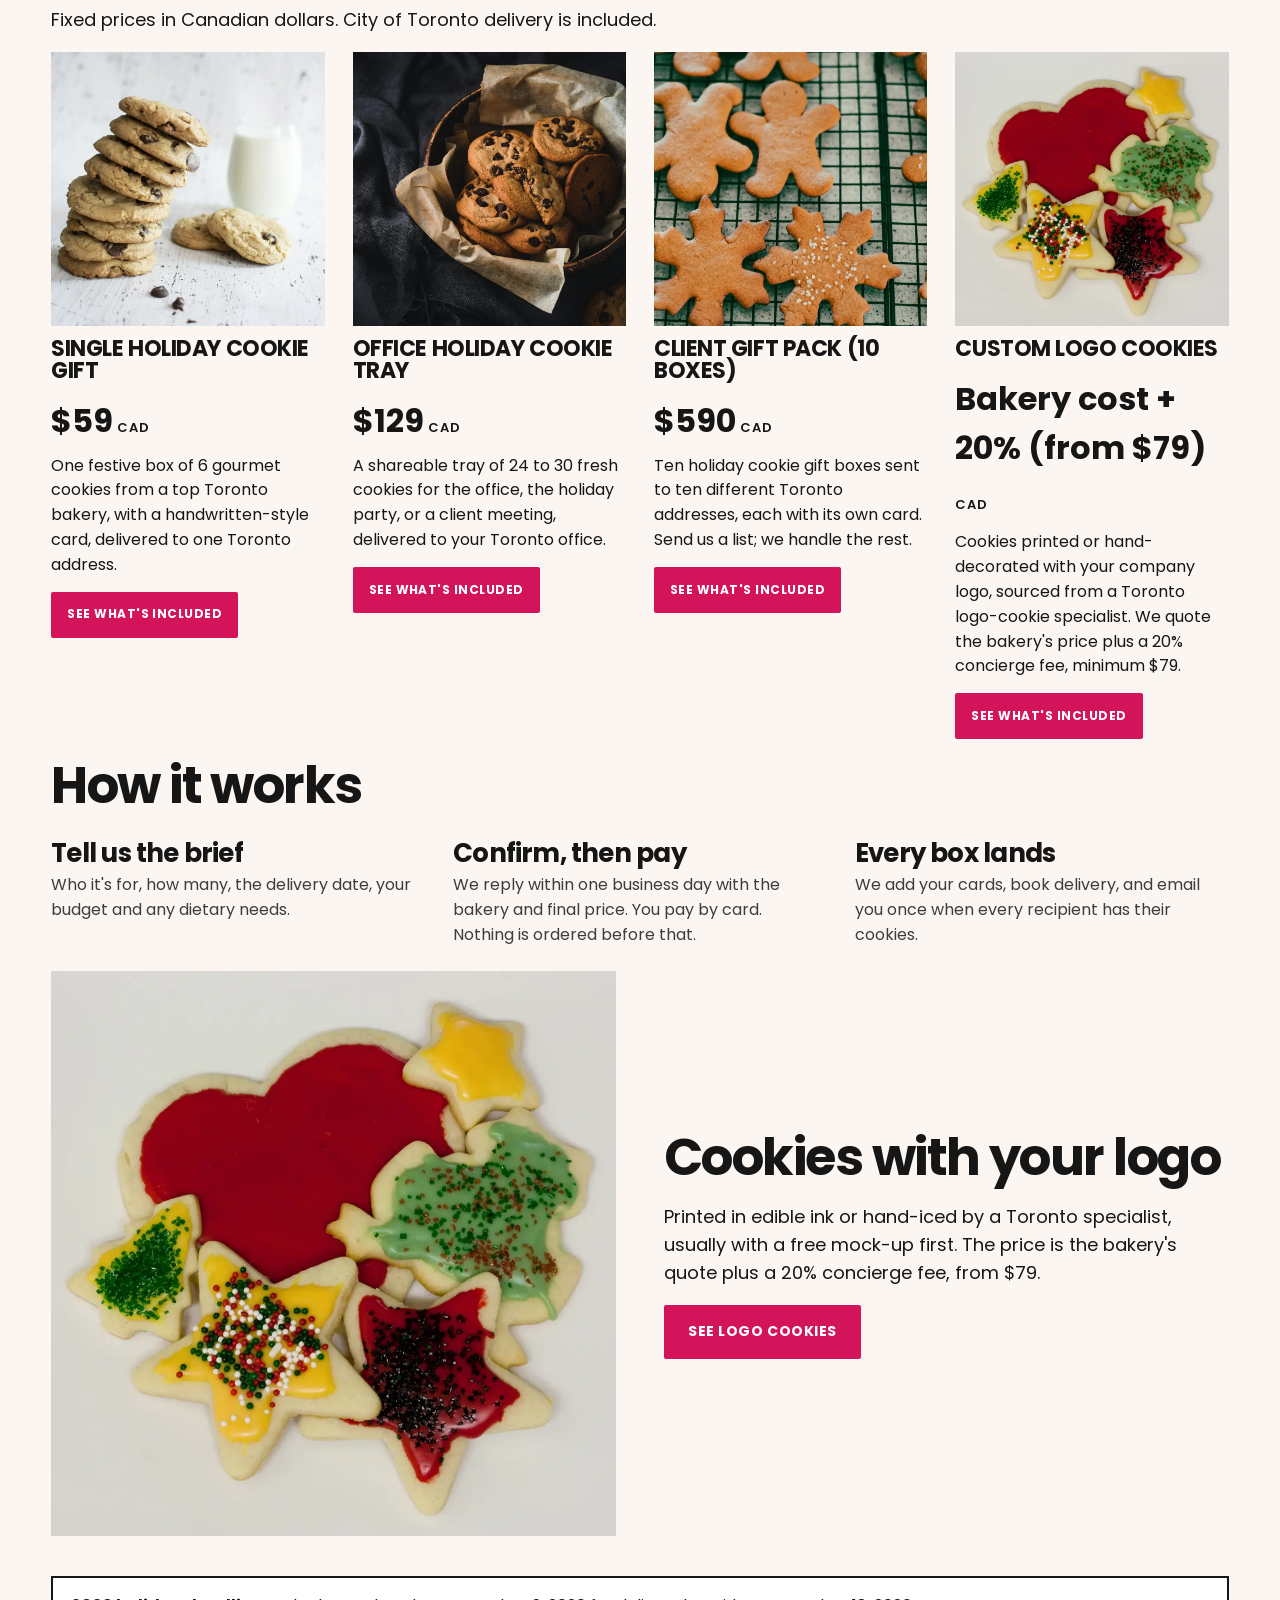
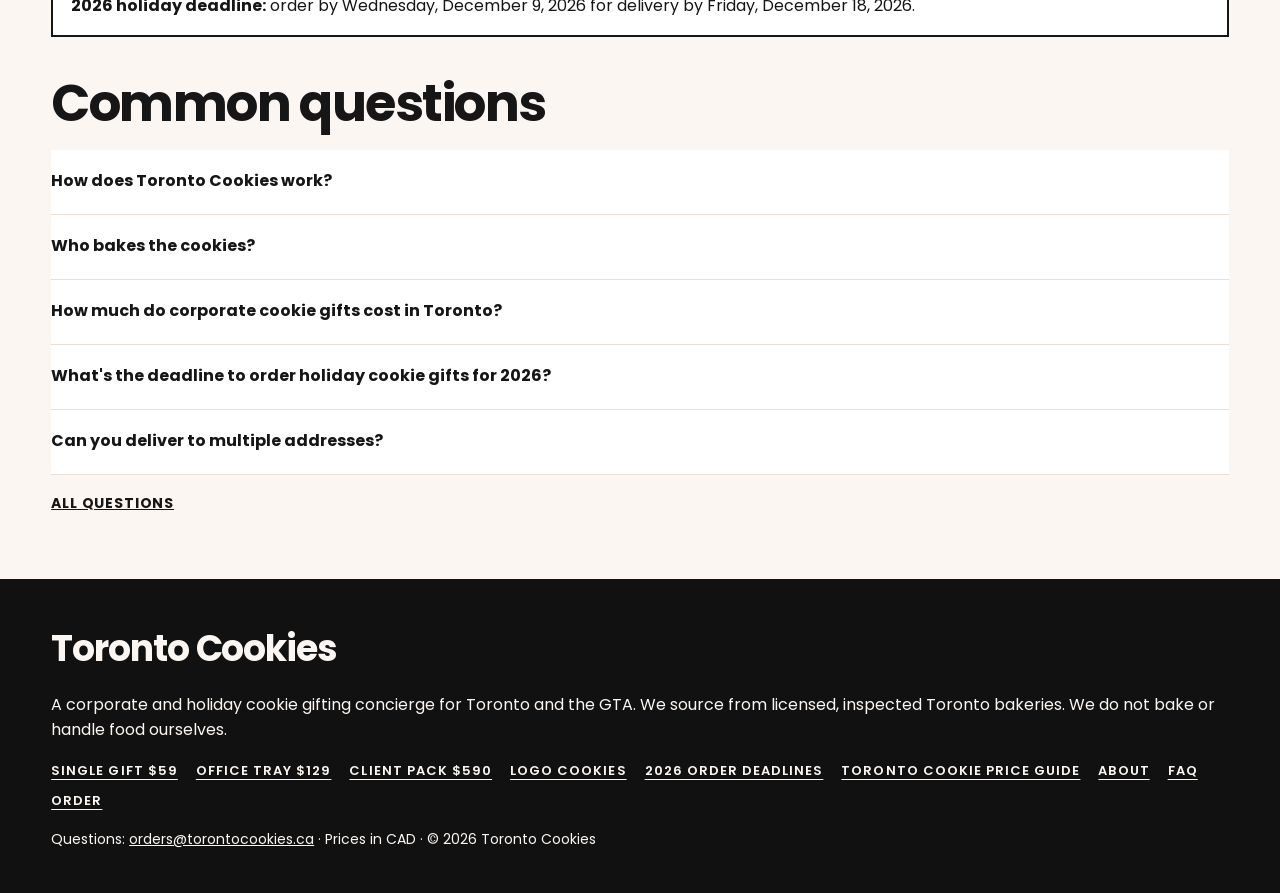
==== commit cc84b72b: "Drop the kickers and widen the page on large screens. Remove the small uppercase labels and let the " ====
--- a/index.html
+++ b/index.html
@@ -17,7 +17,7 @@
 <meta name="twitter:card" content="summary">
 <link rel="icon" href="/assets/logo.png" type="image/png">
 <link rel="preload" as="image" href="/assets/hero-800.webp" imagesrcset="/assets/hero-800.webp 800w, /assets/hero.webp 1600w" imagesizes="100vw" fetchpriority="high">
-<link rel="stylesheet" href="/assets/site.css?v=2">
+<link rel="stylesheet" href="/assets/site.css?v=3">
 <script type="application/ld+json">
 {
  "@context": "https://schema.org",
@@ -247,7 +247,6 @@
 <img src="/assets/hero.webp" srcset="/assets/hero-800.webp 800w, /assets/hero.webp 1600w" sizes="100vw" alt="A close-up of chocolate chunk cookies broken open on parchment" width="1600" height="800" fetchpriority="high" decoding="async">
 </section>
 <section class="intro"><div class="wrap">
-<p class="kicker">The cookies</p>
 <h1>Corporate &amp; holiday cookie gifts in Toronto, done for you</h1>
 <p class="lede"><strong>Toronto Cookies sends gourmet cookie gifts from top Toronto bakeries to your clients and team.</strong> Pick a package from $59, send us your list, and we handle the bakery, the cards and delivery to every Toronto address. You pay only after we confirm.</p>
 <p class="cta-row"><a class="btn" href="#packages">See gift packages</a> <a class="btn btn-ghost" href="/order/" data-track="hero_cta_clicked">Get a quote</a></p>
@@ -263,7 +262,6 @@
 </div>
 </section>
 <section id="packages" class="band"><div class="wrap">
-<p class="kicker">Four ways to send them</p>
 <h2>Gift packages</h2>
 <p class="section-lead">Fixed prices in Canadian dollars. City of Toronto delivery is included.</p>
 <div class="grid"><article class="card">
@@ -314,7 +312,6 @@
 <section class="upsell"><div class="wrap upsell-grid">
 <img src="/assets/logo-cookies.webp" alt="Iced sugar cookies in stars, trees, and a heart, with sprinkles" width="1000" height="1000" loading="lazy" decoding="async">
 <div>
-<p class="kicker">Put the name on the cookie</p>
 <h2>Cookies with your logo</h2>
 <p>Printed in edible ink or hand-iced by a Toronto specialist, usually with a free mock-up first. The price is the bakery's quote plus a 20% concierge fee, from $79.</p>
 <p><a class="btn" href="/logo-cookies-toronto/" data-track="package_viewed_from_card" data-package="logo-cookies">See logo cookies</a></p>
--- a/assets/site.css
+++ b/assets/site.css
@@ -7,7 +7,7 @@
 img{max-width:100%;height:auto;display:block}
 a{color:var(--ink)}
 :focus-visible{outline:3px solid var(--pink);outline-offset:3px}
-.wrap{max-width:1160px;margin:0 auto;padding:0 20px}
+.wrap{max-width:1440px;margin:0 auto;padding:0 clamp(20px,4vw,64px)}
 .skip{position:absolute;left:-999px}.skip:focus{left:12px;top:12px;background:#fff;padding:10px 14px;z-index:9}
 .announce{background:var(--pink);color:#fff;text-align:center}
 .announce p{margin:0;padding:10px 16px;font-size:13px;font-weight:600;letter-spacing:.08em;text-transform:uppercase}
@@ -18,13 +18,12 @@
 .site-header nav a{text-decoration:none;font-weight:600;font-size:13px;letter-spacing:.08em;text-transform:uppercase;color:var(--ink);padding:12px 10px;min-height:44px}
 .site-header nav a[aria-current]{text-decoration:underline;text-underline-offset:6px}
 .site-header nav a[href="/order/"]{background:var(--ink);color:#fff;border-radius:2px;padding:12px 14px}
-.page{padding:28px 20px 64px}
+.page{padding:28px 0 64px}
 h1,h2,h3{font-family:var(--sans);font-weight:700;letter-spacing:-.03em;line-height:1.02;color:var(--ink)}
 h1{font-size:clamp(44px,8vw,88px);margin:0 0 .25em;max-width:14ch}
-h2{font-size:clamp(32px,4vw,52px);margin:0 0 .35em}
+h2{font-size:clamp(32px,4vw,52px);margin:0 0 .4em}
 h3{font-size:26px;margin:0 0 .25em}
-.kicker,.eyebrow{font-family:var(--sans);font-size:12px;letter-spacing:.18em;text-transform:uppercase;font-weight:700;margin:0 0 12px}
-.lede{font-size:18px;max-width:40rem}
+.lede,.section-lead,.upsell p,.page > p{font-size:18px;max-width:70ch}
 .section-lead{margin-top:0}
 .cookie-hero img{width:100%;height:auto;aspect-ratio:2/1;object-fit:cover}
 .intro{padding:36px 0 10px}
@@ -91,3 +90,6 @@
 .product-intro{grid-template-columns:1.05fr .95fr;gap:48px}
 .product-photo{order:2}
 }
+@media(min-width:1280px){
+.grid{grid-template-columns:repeat(4,1fr);gap:28px}
+}
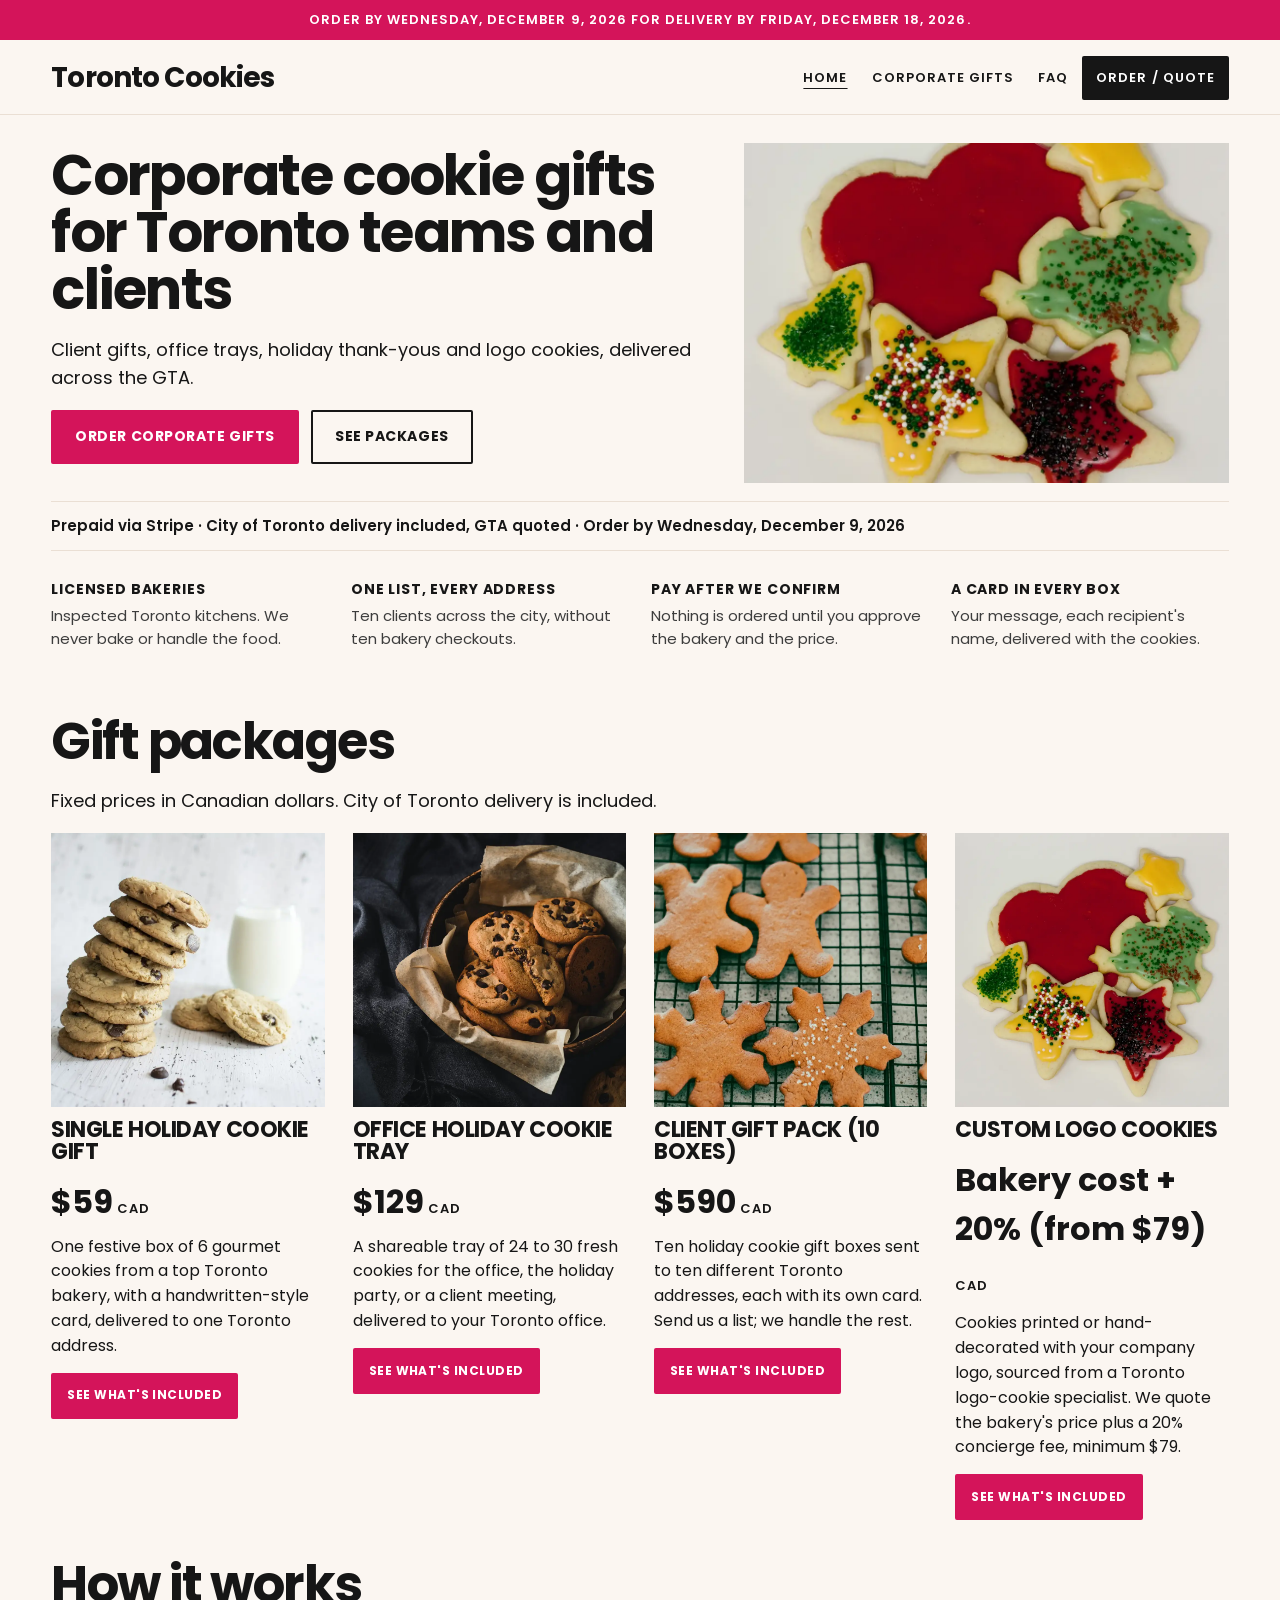
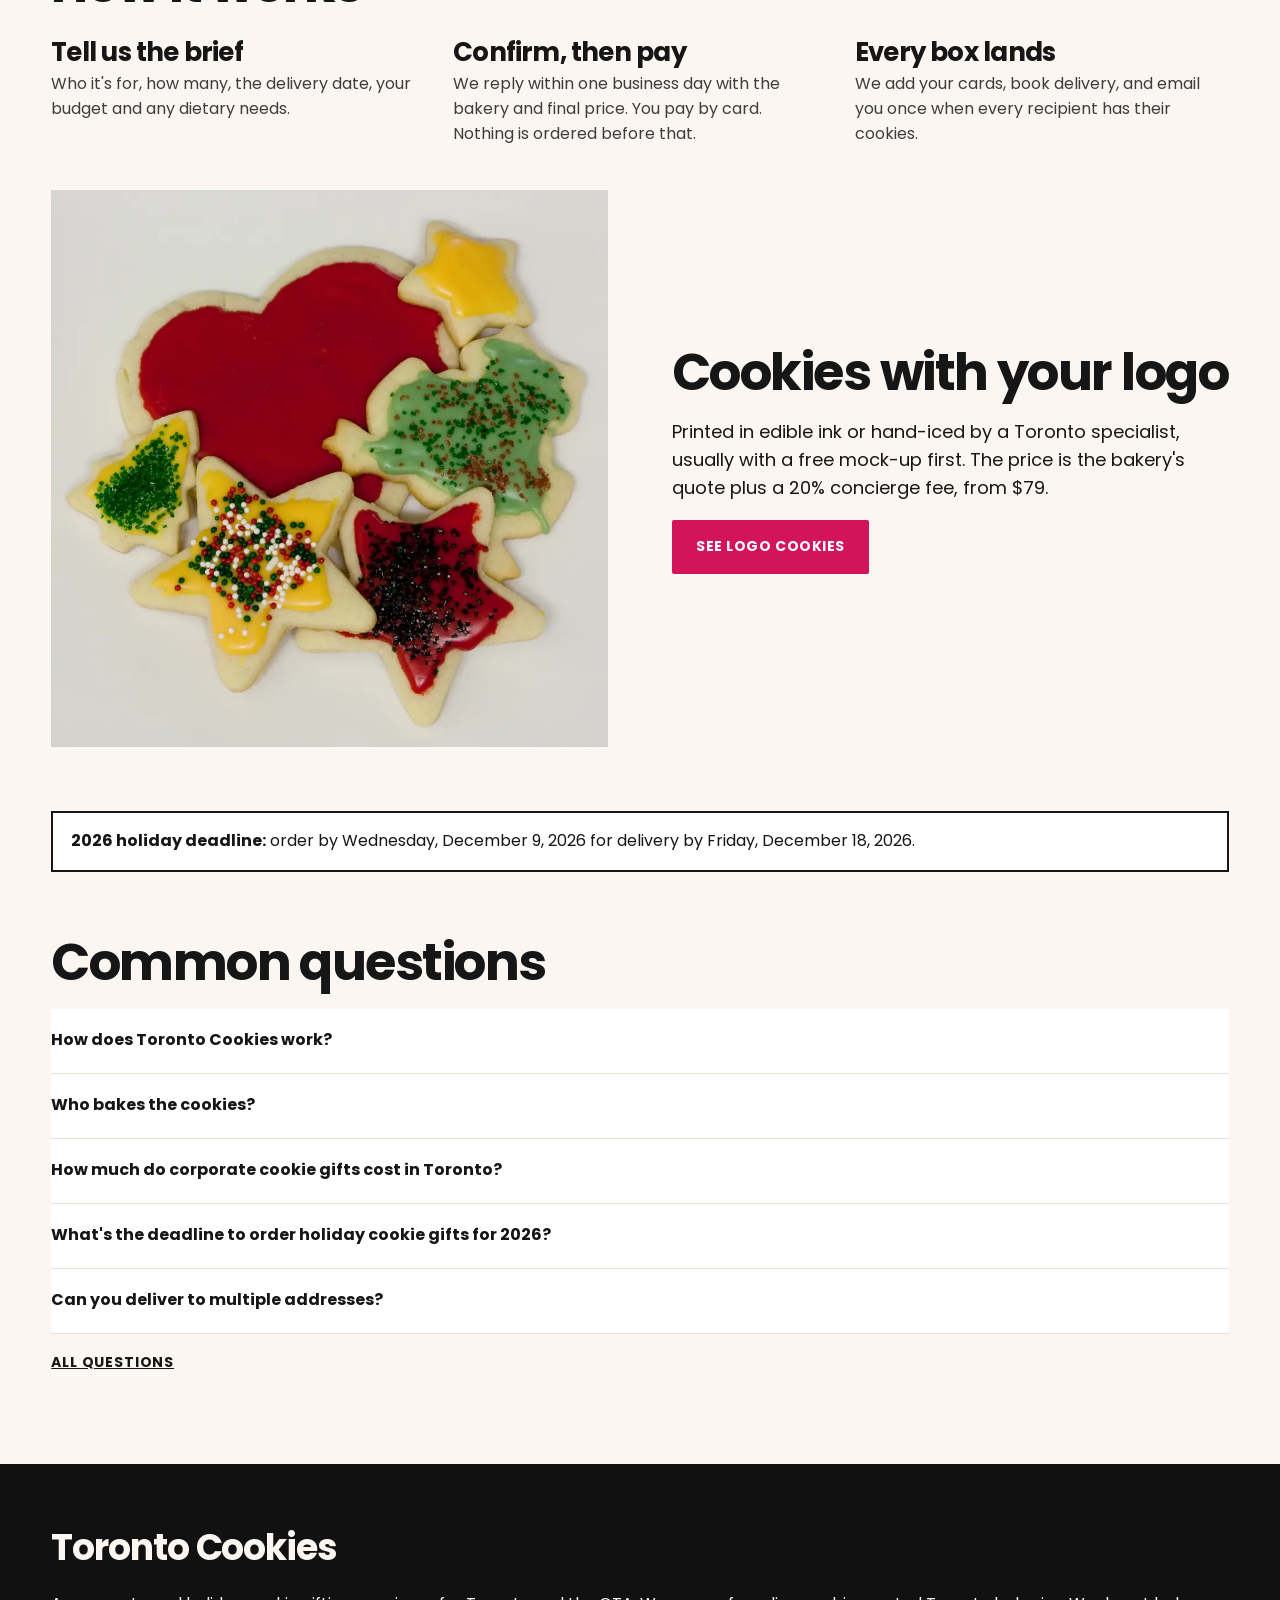
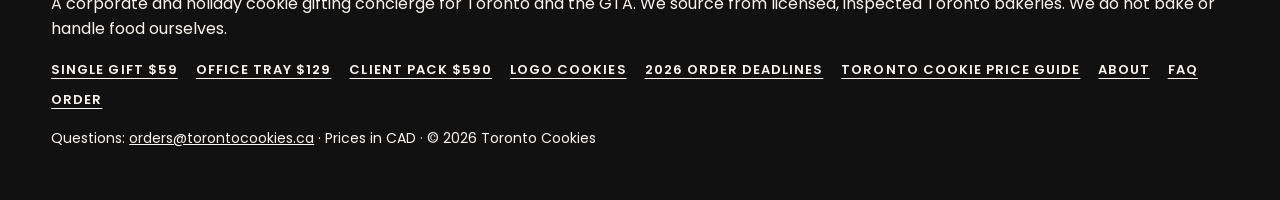
==== commit 4d87ba2c: "Make the home hero a short corporate offer. Shorten the banner, name the business use cases, and add" ====
--- a/index.html
+++ b/index.html
@@ -16,8 +16,8 @@
 <meta property="og:locale" content="en_CA">
 <meta name="twitter:card" content="summary">
 <link rel="icon" href="/assets/logo.png" type="image/png">
-<link rel="preload" as="image" href="/assets/hero-800.webp" imagesrcset="/assets/hero-800.webp 800w, /assets/hero.webp 1600w" imagesizes="100vw" fetchpriority="high">
-<link rel="stylesheet" href="/assets/site.css?v=3">
+<link rel="preload" as="image" href="/assets/logo-cookies.webp" fetchpriority="high">
+<link rel="stylesheet" href="/assets/site.css?v=4">
 <script type="application/ld+json">
 {
  "@context": "https://schema.org",
@@ -243,13 +243,16 @@
 <nav aria-label="Main"><a href="/" aria-current="page">Home</a><a href="/corporate-cookie-gifts-toronto/">Corporate gifts</a><a href="/faq/">FAQ</a><a href="/order/">Order / quote</a></nav>
 </div></header>
 <main id="main">
-<section class="cookie-hero">
-<img src="/assets/hero.webp" srcset="/assets/hero-800.webp 800w, /assets/hero.webp 1600w" sizes="100vw" alt="A close-up of chocolate chunk cookies broken open on parchment" width="1600" height="800" fetchpriority="high" decoding="async">
-</section>
-<section class="intro"><div class="wrap">
-<h1>Corporate &amp; holiday cookie gifts in Toronto, done for you</h1>
-<p class="lede"><strong>Toronto Cookies sends gourmet cookie gifts from top Toronto bakeries to your clients and team.</strong> Pick a package from $59, send us your list, and we handle the bakery, the cards and delivery to every Toronto address. You pay only after we confirm.</p>
-<p class="cta-row"><a class="btn" href="#packages">See gift packages</a> <a class="btn btn-ghost" href="/order/" data-track="hero_cta_clicked">Get a quote</a></p>
+<section class="hero"><div class="wrap hero-grid">
+<div>
+<h1>Corporate cookie gifts for Toronto teams and clients</h1>
+<p class="lede">Client gifts, office trays, holiday thank-yous and logo cookies, delivered across the GTA.</p>
+<p class="cta-row"><a class="btn" href="/order/" data-track="hero_cta_clicked">Order corporate gifts</a> <a class="btn btn-ghost" href="#packages">See packages</a></p>
+</div>
+<figure class="hero-visual"><img src="/assets/logo-cookies.webp" alt="Iced sugar cookies in stars, trees, and a heart, with sprinkles" width="1000" height="1000" fetchpriority="high" decoding="async"></figure>
+</div></section>
+<section class="proof" aria-label="Ordering facts"><div class="wrap">
+<p>Prepaid via Stripe · City of Toronto delivery included, GTA quoted · Order by Wednesday, December 9, 2026</p>
 </div></section>
 <section class="trust" aria-label="Why offices use Toronto Cookies">
 <div class="wrap">
--- a/assets/site.css
+++ b/assets/site.css
@@ -18,28 +18,33 @@
 .site-header nav a{text-decoration:none;font-weight:600;font-size:13px;letter-spacing:.08em;text-transform:uppercase;color:var(--ink);padding:12px 10px;min-height:44px}
 .site-header nav a[aria-current]{text-decoration:underline;text-underline-offset:6px}
 .site-header nav a[href="/order/"]{background:var(--ink);color:#fff;border-radius:2px;padding:12px 14px}
-.page{padding:28px 0 64px}
+.page{padding:40px 0 90px}
 h1,h2,h3{font-family:var(--sans);font-weight:700;letter-spacing:-.03em;line-height:1.02;color:var(--ink)}
 h1{font-size:clamp(44px,8vw,88px);margin:0 0 .25em;max-width:14ch}
 h2{font-size:clamp(32px,4vw,52px);margin:0 0 .4em}
 h3{font-size:26px;margin:0 0 .25em}
 .lede,.section-lead,.upsell p,.page > p{font-size:18px;max-width:70ch}
 .section-lead{margin-top:0}
-.cookie-hero img{width:100%;height:auto;aspect-ratio:2/1;object-fit:cover}
-.intro{padding:36px 0 10px}
+.hero{padding:22px 0 6px}
+.hero-grid{display:grid;gap:16px;align-items:center}
+.hero-visual{margin:0}
+.hero-visual img{width:100%;height:150px;object-fit:cover}
+.hero h1{font-size:clamp(32px,5vw,56px);max-width:18ch}
+.proof{padding:10px 0 4px}
+.proof p{margin:0;padding:12px 0;border-top:1px solid var(--line);border-bottom:1px solid var(--line);font-size:15px;font-weight:600;max-width:none}
 .cta-row{display:flex;flex-wrap:wrap;gap:12px;margin-top:18px}
 .btn{display:inline-flex;align-items:center;justify-content:center;min-height:52px;background:var(--pink);color:#fff;padding:14px 22px;border-radius:2px;text-decoration:none;font-weight:700;letter-spacing:.04em;text-transform:uppercase;font-size:14px;border:2px solid var(--pink);cursor:pointer}
 .btn:hover{background:var(--pink-d);border-color:var(--pink-d);color:#fff}
 .btn-ghost{background:transparent;color:var(--ink);border-color:var(--ink)}
 .btn-ghost:hover{background:var(--ink);color:#fff}
 .btn-small{min-height:46px;padding:10px 14px;font-size:12px}
-.trust{padding:8px 0 20px}
+.trust{padding:16px 0 32px}
 .trust-row{list-style:none;margin:0;padding:8px 0 4px;display:grid;gap:16px}
 .trust-row li{display:grid;gap:4px}
 .trust-row strong{font-size:14px;letter-spacing:.06em;text-transform:uppercase}
 .trust-row span{color:var(--muted);font-size:15px}
-.band{padding:18px 0 8px}
-.how,.upsell,.faq-teaser{padding:12px 0}
+.band{padding:28px 0 16px}
+.how,.upsell,.faq-teaser{padding:22px 0}
 .grid{display:grid;grid-template-columns:1fr;gap:28px}
 .card{background:transparent;display:flex;flex-direction:column;gap:12px}
 .card img{width:100%;aspect-ratio:1/1;object-fit:cover}
@@ -56,7 +61,7 @@
 .steps p{margin:.3em 0 0;color:var(--muted)}
 .upsell-grid{display:grid;gap:22px;align-items:center}
 .upsell-grid img{width:100%;aspect-ratio:1/1;object-fit:cover}
-.deadline{padding:28px 0}
+.deadline{padding:42px 0}
 .notice{background:#fff;border:2px solid var(--ink);padding:16px 18px;margin:0}
 .product-intro{display:grid;gap:22px;align-items:center;margin-bottom:12px}
 .product-photo{margin:0}
@@ -74,7 +79,7 @@
 .small,.fine{font-size:14px}
 .crumbs{font-size:13px;letter-spacing:.06em;text-transform:uppercase}
 .buy{display:flex;flex-wrap:wrap;gap:10px;margin:18px 0}
-.site-footer{background:#111;color:#fbf6f1;padding:42px 0 28px;margin-top:36px}
+.site-footer{background:#111;color:#fbf6f1;padding:56px 0 36px;margin-top:52px}
 .site-footer a{color:#fbf6f1}
 .footer-brand{font-family:var(--sans);font-size:36px;font-weight:700;margin:0 0 8px;letter-spacing:-.03em}
 .site-footer nav{display:flex;flex-wrap:wrap;gap:10px 18px;margin:18px 0}
@@ -85,8 +90,10 @@
 .trust-row{grid-template-columns:repeat(4,1fr);gap:22px}
 .grid{grid-template-columns:1fr 1fr;gap:32px 28px}
 .steps-3{grid-template-columns:1fr 1fr 1fr;gap:28px}
-.intro{padding:56px 0 12px}
-.upsell-grid{grid-template-columns:1fr 1fr;gap:48px}
+.hero{padding:28px 0 8px}
+.hero-grid{grid-template-columns:1.15fr .85fr;gap:36px}
+.hero-visual img{height:340px}
+.upsell-grid{grid-template-columns:1fr 1fr;gap:64px}
 .product-intro{grid-template-columns:1.05fr .95fr;gap:48px}
 .product-photo{order:2}
 }
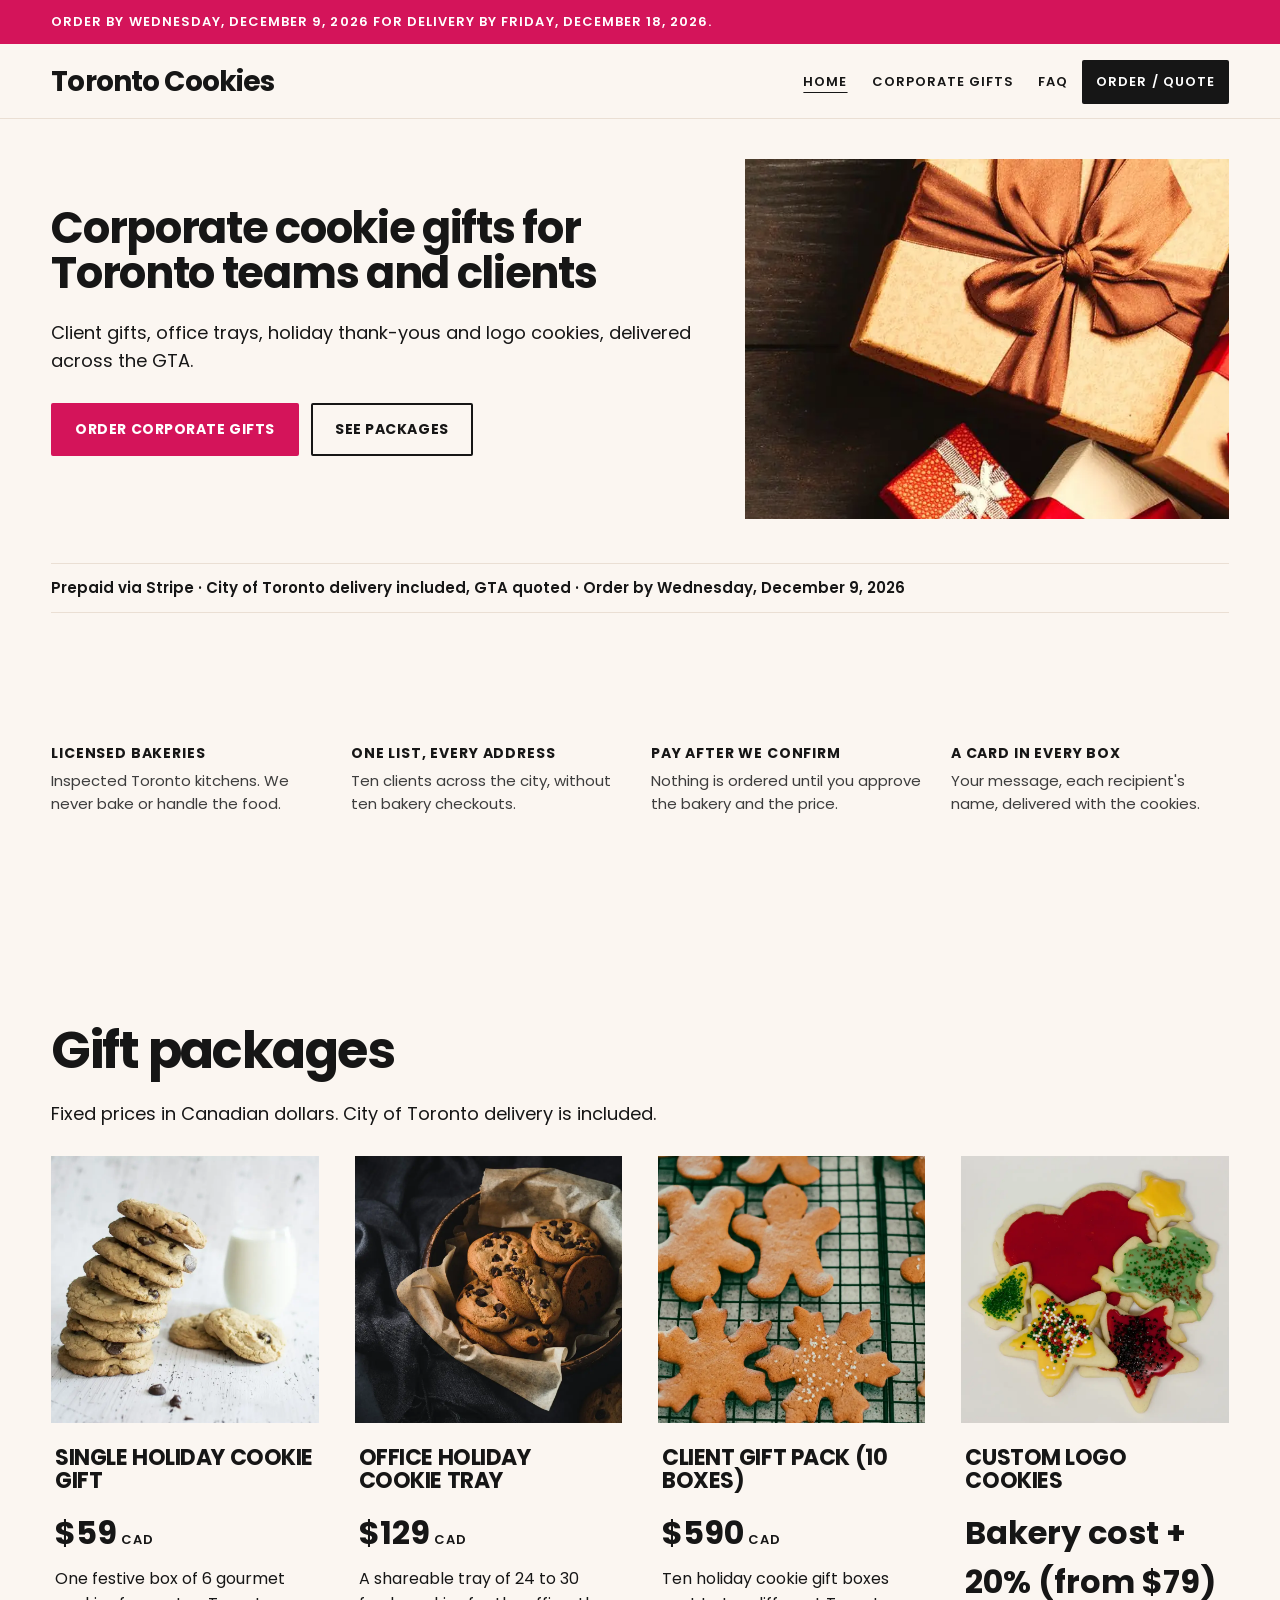
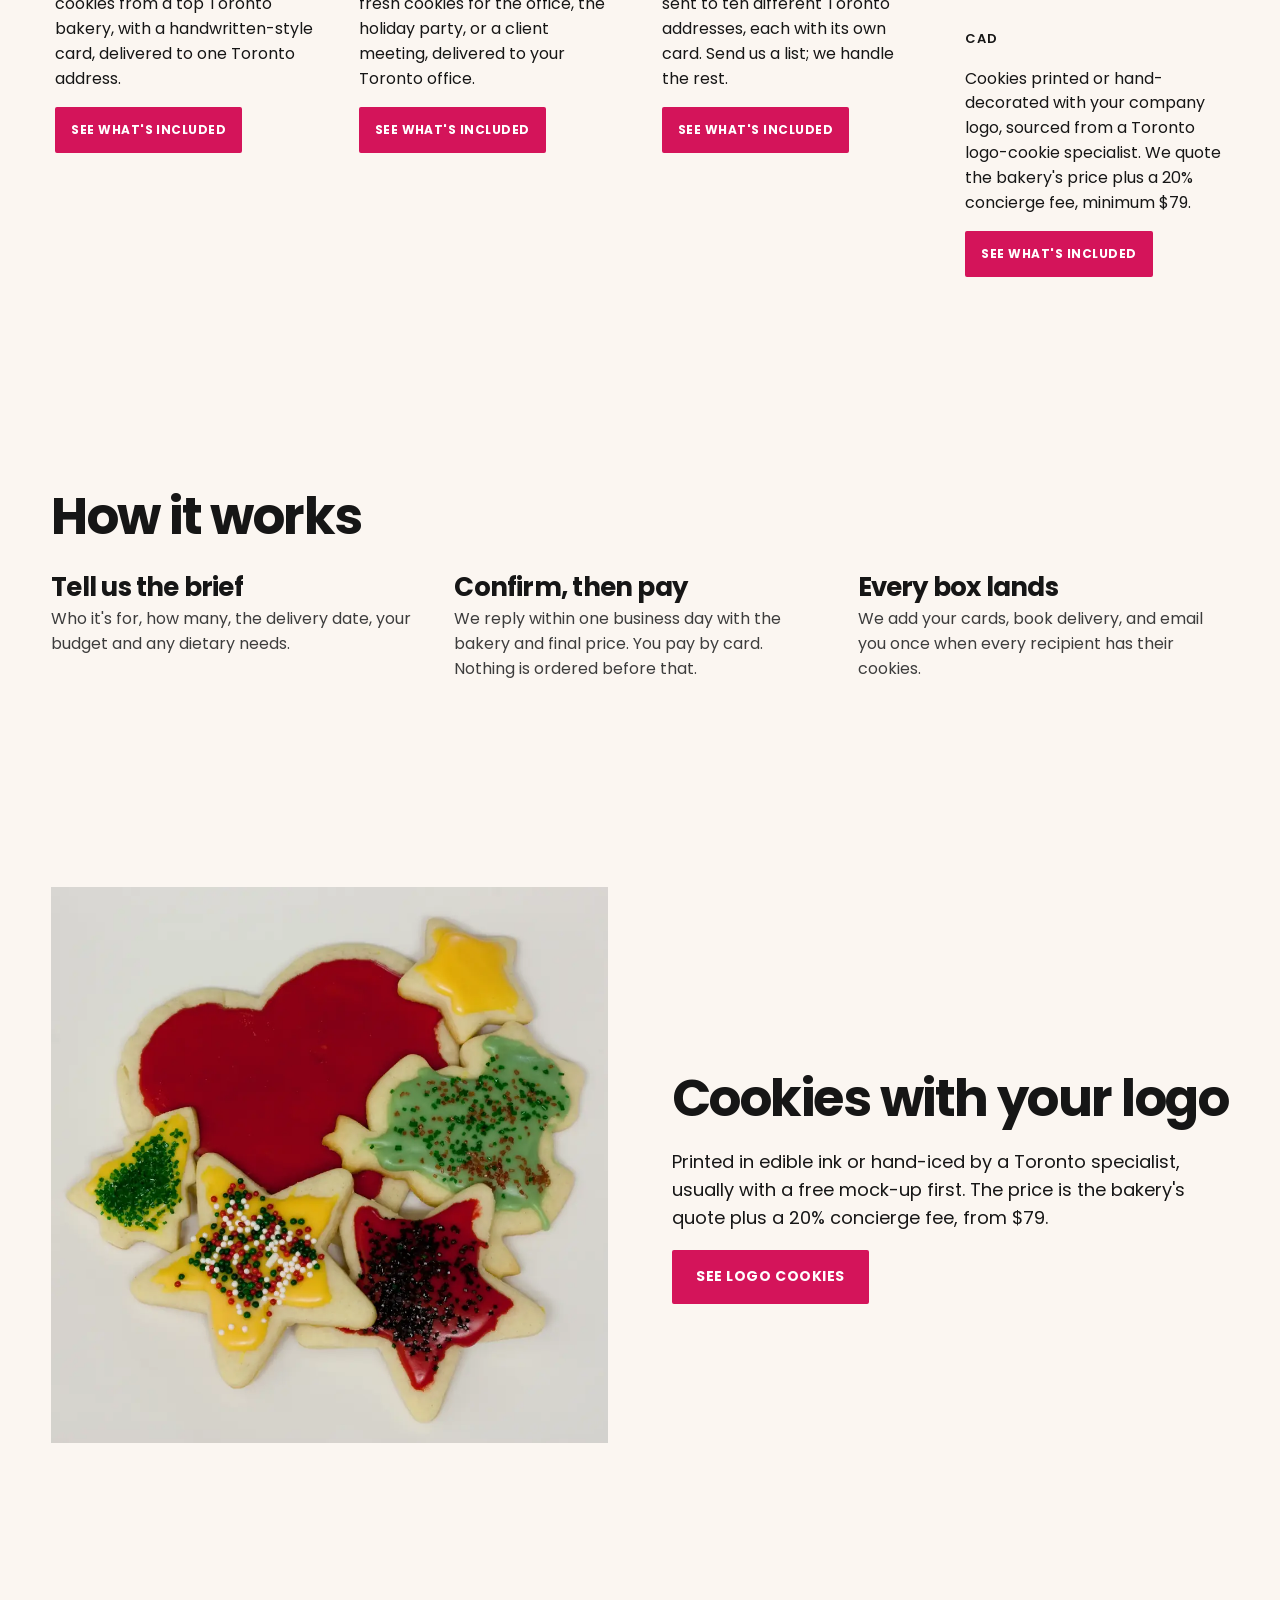
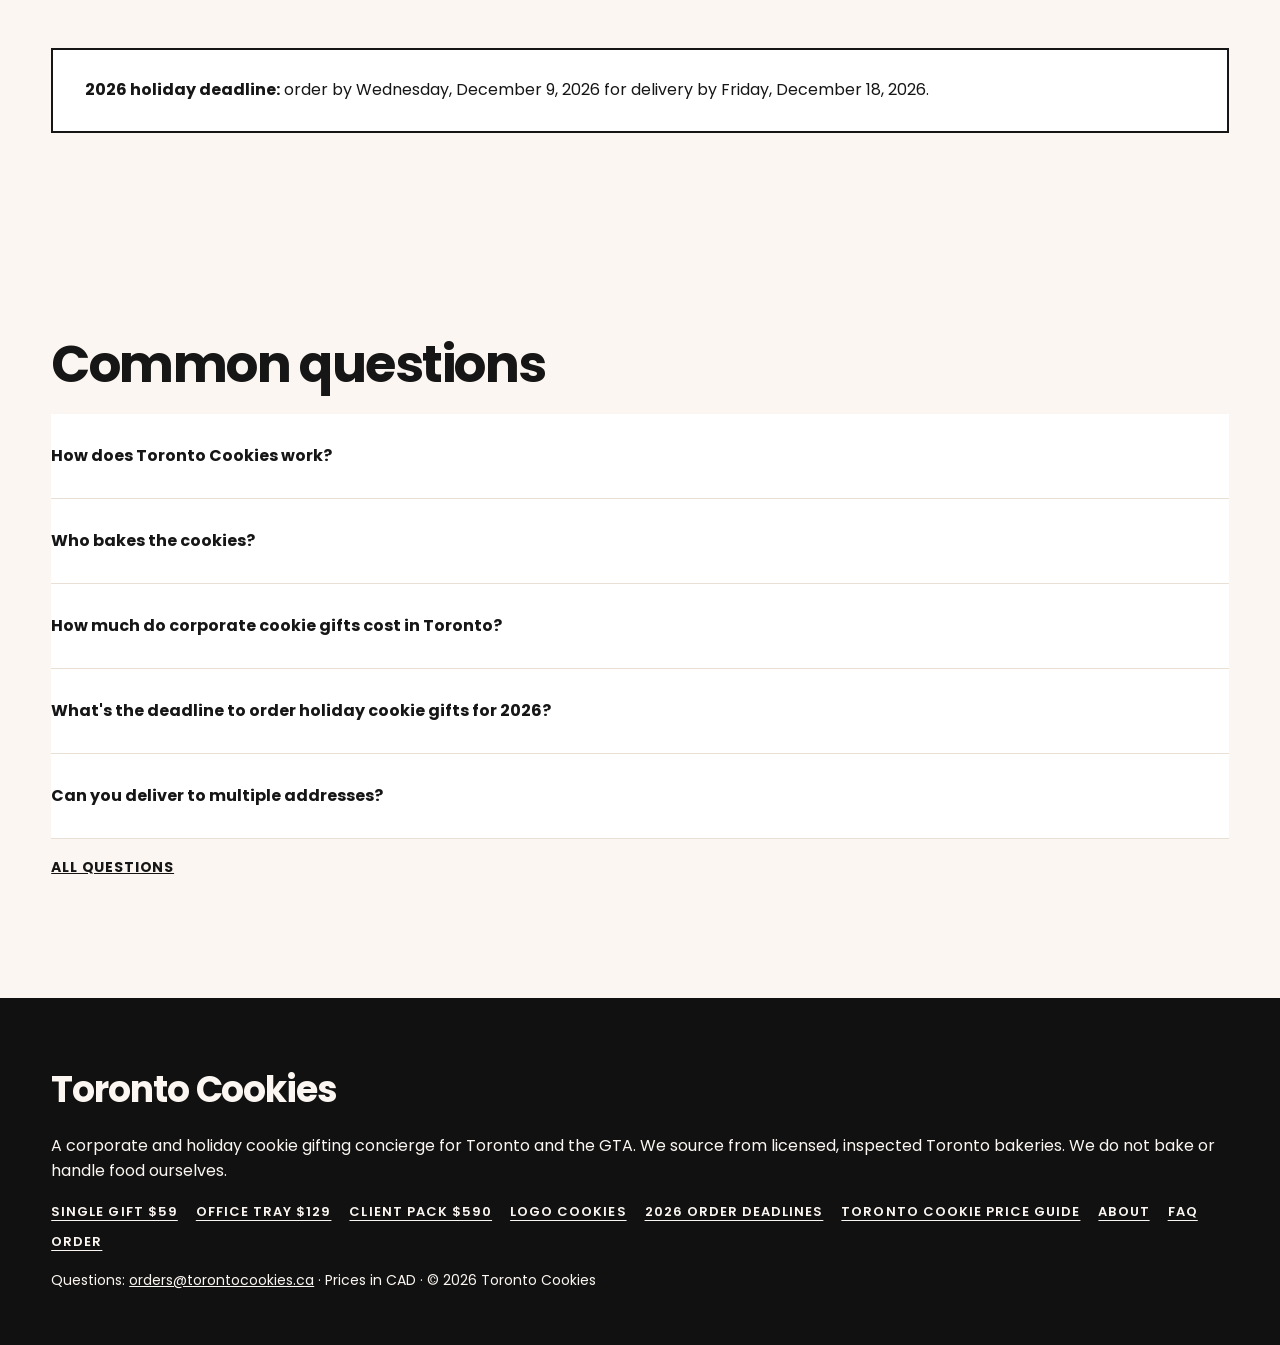
==== commit f68be49d: "Open the layout and replace the messy hero with gift boxes. Share one container across the bar, nav," ====
--- a/index.html
+++ b/index.html
@@ -16,8 +16,8 @@
 <meta property="og:locale" content="en_CA">
 <meta name="twitter:card" content="summary">
 <link rel="icon" href="/assets/logo.png" type="image/png">
-<link rel="preload" as="image" href="/assets/logo-cookies.webp" fetchpriority="high">
-<link rel="stylesheet" href="/assets/site.css?v=4">
+<link rel="preload" as="image" href="/assets/hero-800.webp" imagesrcset="/assets/hero-800.webp 800w, /assets/hero.webp 1200w" imagesizes="(min-width: 800px) 42vw, 100vw" fetchpriority="high">
+<link rel="stylesheet" href="/assets/site.css?v=5">
 <script type="application/ld+json">
 {
  "@context": "https://schema.org",
@@ -237,7 +237,7 @@
 </head>
 <body>
 <a class="skip" href="#main">Skip to content</a>
-<div class="announce"><p>Order by Wednesday, December 9, 2026 for delivery by Friday, December 18, 2026.</p></div>
+<div class="announce"><div class="wrap"><p>Order by Wednesday, December 9, 2026 for delivery by Friday, December 18, 2026.</p></div></div>
 <header class="site-header"><div class="wrap">
 <a class="brand" href="/">Toronto Cookies</a>
 <nav aria-label="Main"><a href="/" aria-current="page">Home</a><a href="/corporate-cookie-gifts-toronto/">Corporate gifts</a><a href="/faq/">FAQ</a><a href="/order/">Order / quote</a></nav>
@@ -249,7 +249,7 @@
 <p class="lede">Client gifts, office trays, holiday thank-yous and logo cookies, delivered across the GTA.</p>
 <p class="cta-row"><a class="btn" href="/order/" data-track="hero_cta_clicked">Order corporate gifts</a> <a class="btn btn-ghost" href="#packages">See packages</a></p>
 </div>
-<figure class="hero-visual"><img src="/assets/logo-cookies.webp" alt="Iced sugar cookies in stars, trees, and a heart, with sprinkles" width="1000" height="1000" fetchpriority="high" decoding="async"></figure>
+<figure class="hero-visual"><img src="/assets/hero.webp" srcset="/assets/hero-800.webp 800w, /assets/hero.webp 1200w" sizes="(min-width: 800px) 42vw, 100vw" alt="Wrapped gift boxes with satin ribbons, arranged as a corporate gift" width="1200" height="800" fetchpriority="high" decoding="async"></figure>
 </div></section>
 <section class="proof" aria-label="Ordering facts"><div class="wrap">
 <p>Prepaid via Stripe · City of Toronto delivery included, GTA quoted · Order by Wednesday, December 9, 2026</p>
--- a/assets/site.css
+++ b/assets/site.css
@@ -1,16 +1,16 @@
 @font-face{font-family:Poppins;font-style:normal;font-weight:400;font-display:swap;src:url("/assets/fonts/poppins-400.woff2") format("woff2")}
 @font-face{font-family:Poppins;font-style:normal;font-weight:600;font-display:swap;src:url("/assets/fonts/poppins-600.woff2") format("woff2")}
 @font-face{font-family:Poppins;font-style:normal;font-weight:700;font-display:swap;src:url("/assets/fonts/poppins-700.woff2") format("woff2")}
-:root{--cream:#fbf6f1;--ink:#161616;--pink:#d4145a;--pink-d:#b01048;--muted:#3d3d3d;--line:#eadfd4;--sans:Poppins,sans-serif}
+:root{--cream:#fbf6f1;--ink:#161616;--pink:#d4145a;--pink-d:#b01048;--muted:#3d3d3d;--line:#eadfd4;--sans:Poppins,sans-serif;--container:1440px;--gutter:clamp(20px,4vw,64px);--section:clamp(64px,8vw,128px)}
 *{box-sizing:border-box}html{-webkit-text-size-adjust:100%}
 body{margin:0;font:16px/1.55 var(--sans);background:var(--cream);color:var(--ink)}
 img{max-width:100%;height:auto;display:block}
 a{color:var(--ink)}
 :focus-visible{outline:3px solid var(--pink);outline-offset:3px}
-.wrap{max-width:1440px;margin:0 auto;padding:0 clamp(20px,4vw,64px)}
+.wrap{width:100%;max-width:var(--container);margin-inline:auto;padding-inline:var(--gutter)}
 .skip{position:absolute;left:-999px}.skip:focus{left:12px;top:12px;background:#fff;padding:10px 14px;z-index:9}
-.announce{background:var(--pink);color:#fff;text-align:center}
-.announce p{margin:0;padding:10px 16px;font-size:13px;font-weight:600;letter-spacing:.08em;text-transform:uppercase}
+.announce{background:var(--pink);color:#fff}
+.announce p{margin:0;padding:12px 0;font-size:13px;font-weight:600;letter-spacing:.08em;text-transform:uppercase}
 .site-header{background:var(--cream);border-bottom:1px solid var(--line)}
 .site-header .wrap{display:flex;flex-wrap:wrap;align-items:center;justify-content:space-between;gap:8px 20px;padding-top:16px;padding-bottom:14px}
 .brand{font-family:var(--sans);font-weight:700;font-size:28px;letter-spacing:-.03em;text-decoration:none;color:var(--ink);line-height:1}
@@ -18,19 +18,22 @@
 .site-header nav a{text-decoration:none;font-weight:600;font-size:13px;letter-spacing:.08em;text-transform:uppercase;color:var(--ink);padding:12px 10px;min-height:44px}
 .site-header nav a[aria-current]{text-decoration:underline;text-underline-offset:6px}
 .site-header nav a[href="/order/"]{background:var(--ink);color:#fff;border-radius:2px;padding:12px 14px}
-.page{padding:40px 0 90px}
+.page{padding-top:var(--section);padding-bottom:var(--section)}
 h1,h2,h3{font-family:var(--sans);font-weight:700;letter-spacing:-.03em;line-height:1.02;color:var(--ink)}
-h1{font-size:clamp(44px,8vw,88px);margin:0 0 .25em;max-width:14ch}
-h2{font-size:clamp(32px,4vw,52px);margin:0 0 .4em}
+h1{font-size:clamp(40px,4.6vw,68px);margin:0 0 28px;max-width:none}
+h2{font-size:clamp(32px,4vw,52px);margin:64px 0 24px}
+:is(.wrap,.page) > h2:first-child{margin-top:0}
 h3{font-size:26px;margin:0 0 .25em}
-.lede,.section-lead,.upsell p,.page > p{font-size:18px;max-width:70ch}
+.lede,.section-lead,.upsell p,.page > p:not(.notice){font-size:18px;max-width:65ch}
+.lede,.section-lead,.page > .lede{margin:0 0 28px}
 .section-lead{margin-top:0}
-.hero{padding:22px 0 6px}
-.hero-grid{display:grid;gap:16px;align-items:center}
+.page > p:not(.notice):not(.lede){margin:0 0 20px}
+.hero{padding:32px 0 20px}
+.hero-grid{display:grid;gap:28px;align-items:center}
 .hero-visual{margin:0}
-.hero-visual img{width:100%;height:150px;object-fit:cover}
-.hero h1{font-size:clamp(32px,5vw,56px);max-width:18ch}
-.proof{padding:10px 0 4px}
+.hero-visual img{width:100%;height:220px;object-fit:cover;object-position:68% 42%}
+.hero h1{font-size:clamp(36px,3.4vw,56px);max-width:none;margin-bottom:24px}
+.proof{padding:20px 0}
 .proof p{margin:0;padding:12px 0;border-top:1px solid var(--line);border-bottom:1px solid var(--line);font-size:15px;font-weight:600;max-width:none}
 .cta-row{display:flex;flex-wrap:wrap;gap:12px;margin-top:18px}
 .btn{display:inline-flex;align-items:center;justify-content:center;min-height:52px;background:var(--pink);color:#fff;padding:14px 22px;border-radius:2px;text-decoration:none;font-weight:700;letter-spacing:.04em;text-transform:uppercase;font-size:14px;border:2px solid var(--pink);cursor:pointer}
@@ -38,17 +41,16 @@
 .btn-ghost{background:transparent;color:var(--ink);border-color:var(--ink)}
 .btn-ghost:hover{background:var(--ink);color:#fff}
 .btn-small{min-height:46px;padding:10px 14px;font-size:12px}
-.trust{padding:16px 0 32px}
+.trust{padding-top:var(--section);padding-bottom:var(--section)}
 .trust-row{list-style:none;margin:0;padding:8px 0 4px;display:grid;gap:16px}
 .trust-row li{display:grid;gap:4px}
 .trust-row strong{font-size:14px;letter-spacing:.06em;text-transform:uppercase}
 .trust-row span{color:var(--muted);font-size:15px}
-.band{padding:28px 0 16px}
-.how,.upsell,.faq-teaser{padding:22px 0}
-.grid{display:grid;grid-template-columns:1fr;gap:28px}
-.card{background:transparent;display:flex;flex-direction:column;gap:12px}
+.band,.how,.upsell,.faq-teaser{padding-top:var(--section);padding-bottom:var(--section)}
+.grid{display:grid;grid-template-columns:1fr;gap:36px}
+.card{background:transparent;display:flex;flex-direction:column}
 .card img{width:100%;aspect-ratio:1/1;object-fit:cover}
-.card-body{display:flex;flex-direction:column;gap:8px;padding:0}
+.card-body{display:flex;flex-direction:column;gap:10px;padding:24px 4px 8px}
 .card h3{font-size:22px;text-transform:uppercase;letter-spacing:-.02em}
 .card h3 a{color:var(--ink);text-decoration:none}
 .card h3 a:hover{text-decoration:underline}
@@ -61,8 +63,8 @@
 .steps p{margin:.3em 0 0;color:var(--muted)}
 .upsell-grid{display:grid;gap:22px;align-items:center}
 .upsell-grid img{width:100%;aspect-ratio:1/1;object-fit:cover}
-.deadline{padding:42px 0}
-.notice{background:#fff;border:2px solid var(--ink);padding:16px 18px;margin:0}
+.deadline{padding-top:var(--section);padding-bottom:var(--section)}
+.notice{background:#fff;border:2px solid var(--ink);padding:28px 32px;margin:0;max-width:none}
 .product-intro{display:grid;gap:22px;align-items:center;margin-bottom:12px}
 .product-photo{margin:0}
 .product-photo img{width:100%;aspect-ratio:1/1;object-fit:cover}
@@ -70,7 +72,7 @@
 table{border-collapse:collapse;width:100%;background:#fff;margin:12px 0}
 th,td{border-bottom:1px solid var(--line);padding:12px;text-align:left;vertical-align:top}
 th{font-size:13px;letter-spacing:.08em;text-transform:uppercase}
-details{background:#fff;border-bottom:1px solid var(--line);padding:8px 0;margin:0}
+details{background:#fff;border-bottom:1px solid var(--line);padding:18px 0;margin:0}
 summary{font-weight:700;cursor:pointer;min-height:48px;display:flex;align-items:center}
 .order{display:grid;gap:14px;max-width:640px}
 .order label{display:grid;gap:6px;font-weight:600}
@@ -79,7 +81,7 @@
 .small,.fine{font-size:14px}
 .crumbs{font-size:13px;letter-spacing:.06em;text-transform:uppercase}
 .buy{display:flex;flex-wrap:wrap;gap:10px;margin:18px 0}
-.site-footer{background:#111;color:#fbf6f1;padding:56px 0 36px;margin-top:52px}
+.site-footer{background:#111;color:#fbf6f1;padding:64px 0 40px}
 .site-footer a{color:#fbf6f1}
 .footer-brand{font-family:var(--sans);font-size:36px;font-weight:700;margin:0 0 8px;letter-spacing:-.03em}
 .site-footer nav{display:flex;flex-wrap:wrap;gap:10px 18px;margin:18px 0}
@@ -88,15 +90,15 @@
 .order-steps li{margin:8px 0}
 @media(min-width:800px){
 .trust-row{grid-template-columns:repeat(4,1fr);gap:22px}
-.grid{grid-template-columns:1fr 1fr;gap:32px 28px}
-.steps-3{grid-template-columns:1fr 1fr 1fr;gap:28px}
-.hero{padding:28px 0 8px}
-.hero-grid{grid-template-columns:1.15fr .85fr;gap:36px}
-.hero-visual img{height:340px}
+.grid{grid-template-columns:1fr 1fr;gap:36px}
+.steps-3{grid-template-columns:1fr 1fr 1fr;gap:32px}
+.hero{padding:40px 0 24px}
+.hero-grid{grid-template-columns:1.15fr .85fr;gap:40px}
+.hero-visual img{height:min(360px,42vh)}
 .upsell-grid{grid-template-columns:1fr 1fr;gap:64px}
 .product-intro{grid-template-columns:1.05fr .95fr;gap:48px}
 .product-photo{order:2}
 }
 @media(min-width:1280px){
-.grid{grid-template-columns:repeat(4,1fr);gap:28px}
+.grid{grid-template-columns:repeat(4,1fr);gap:36px}
 }
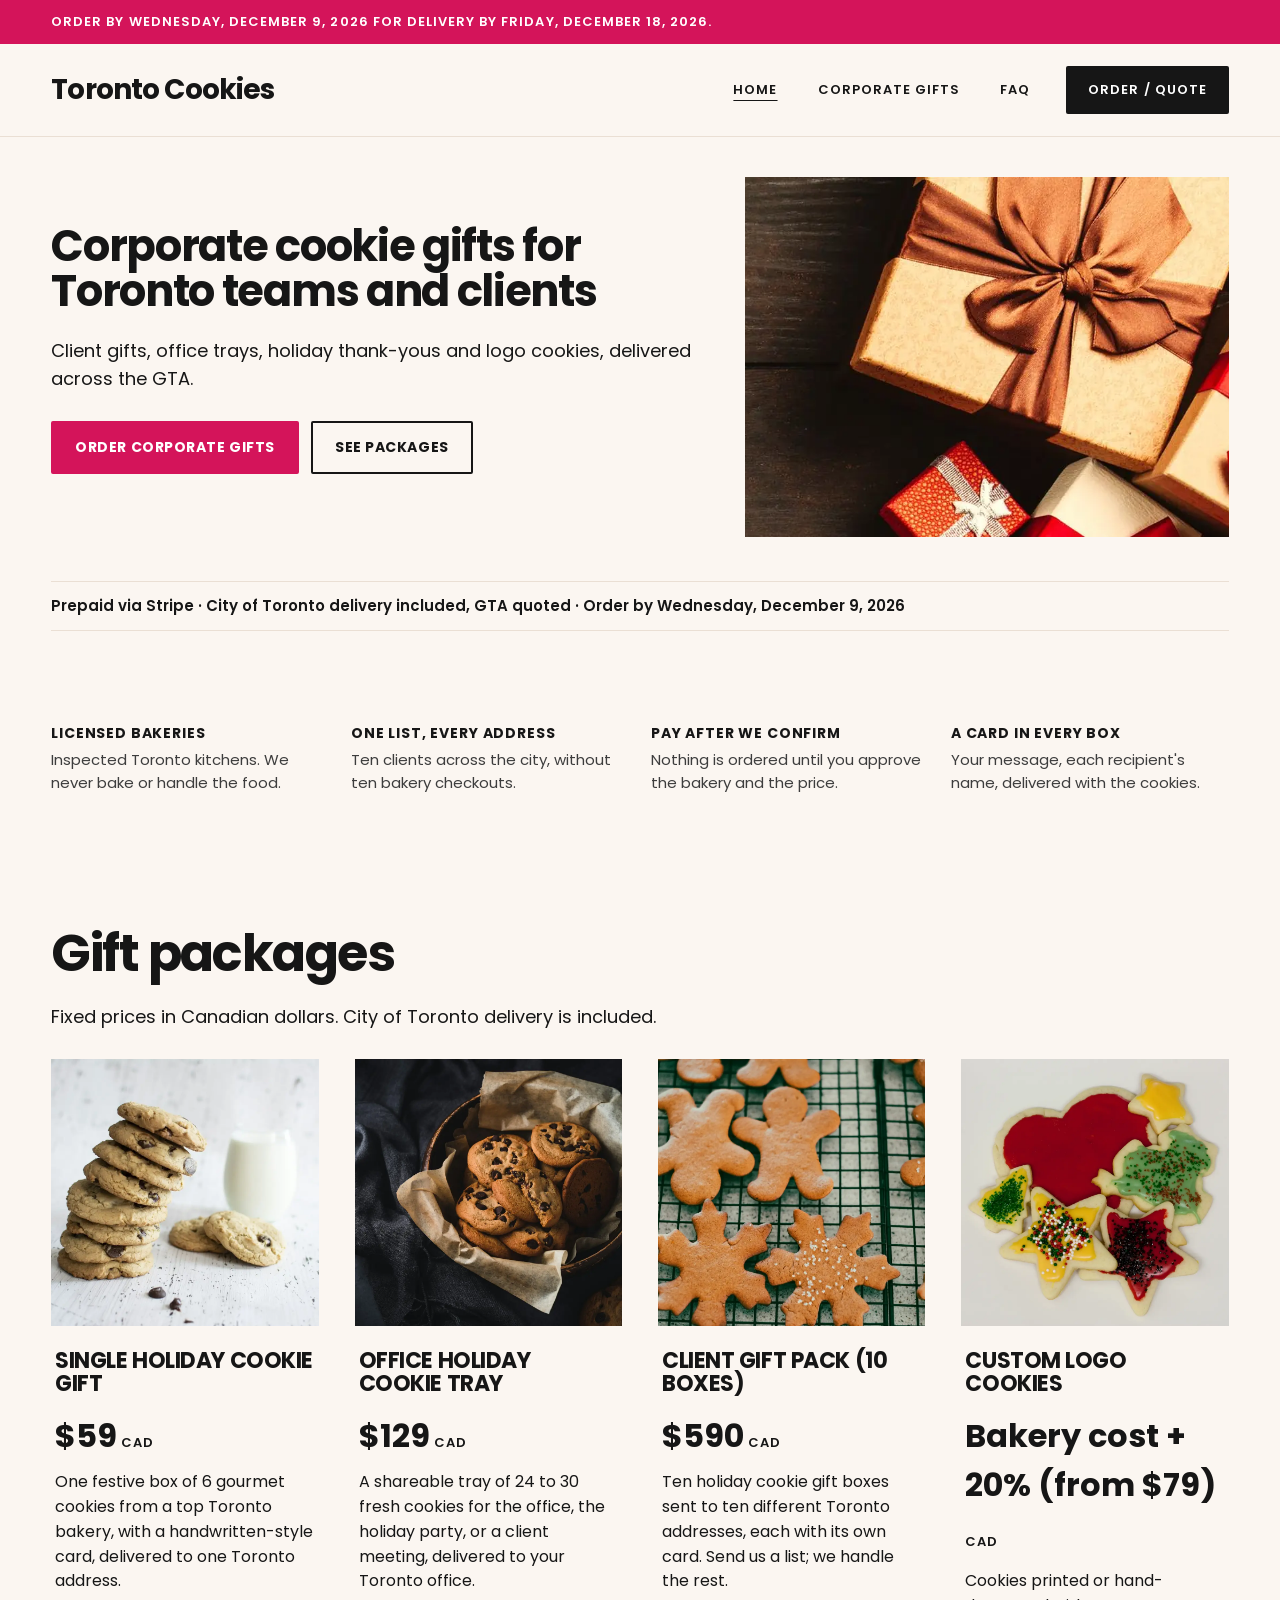
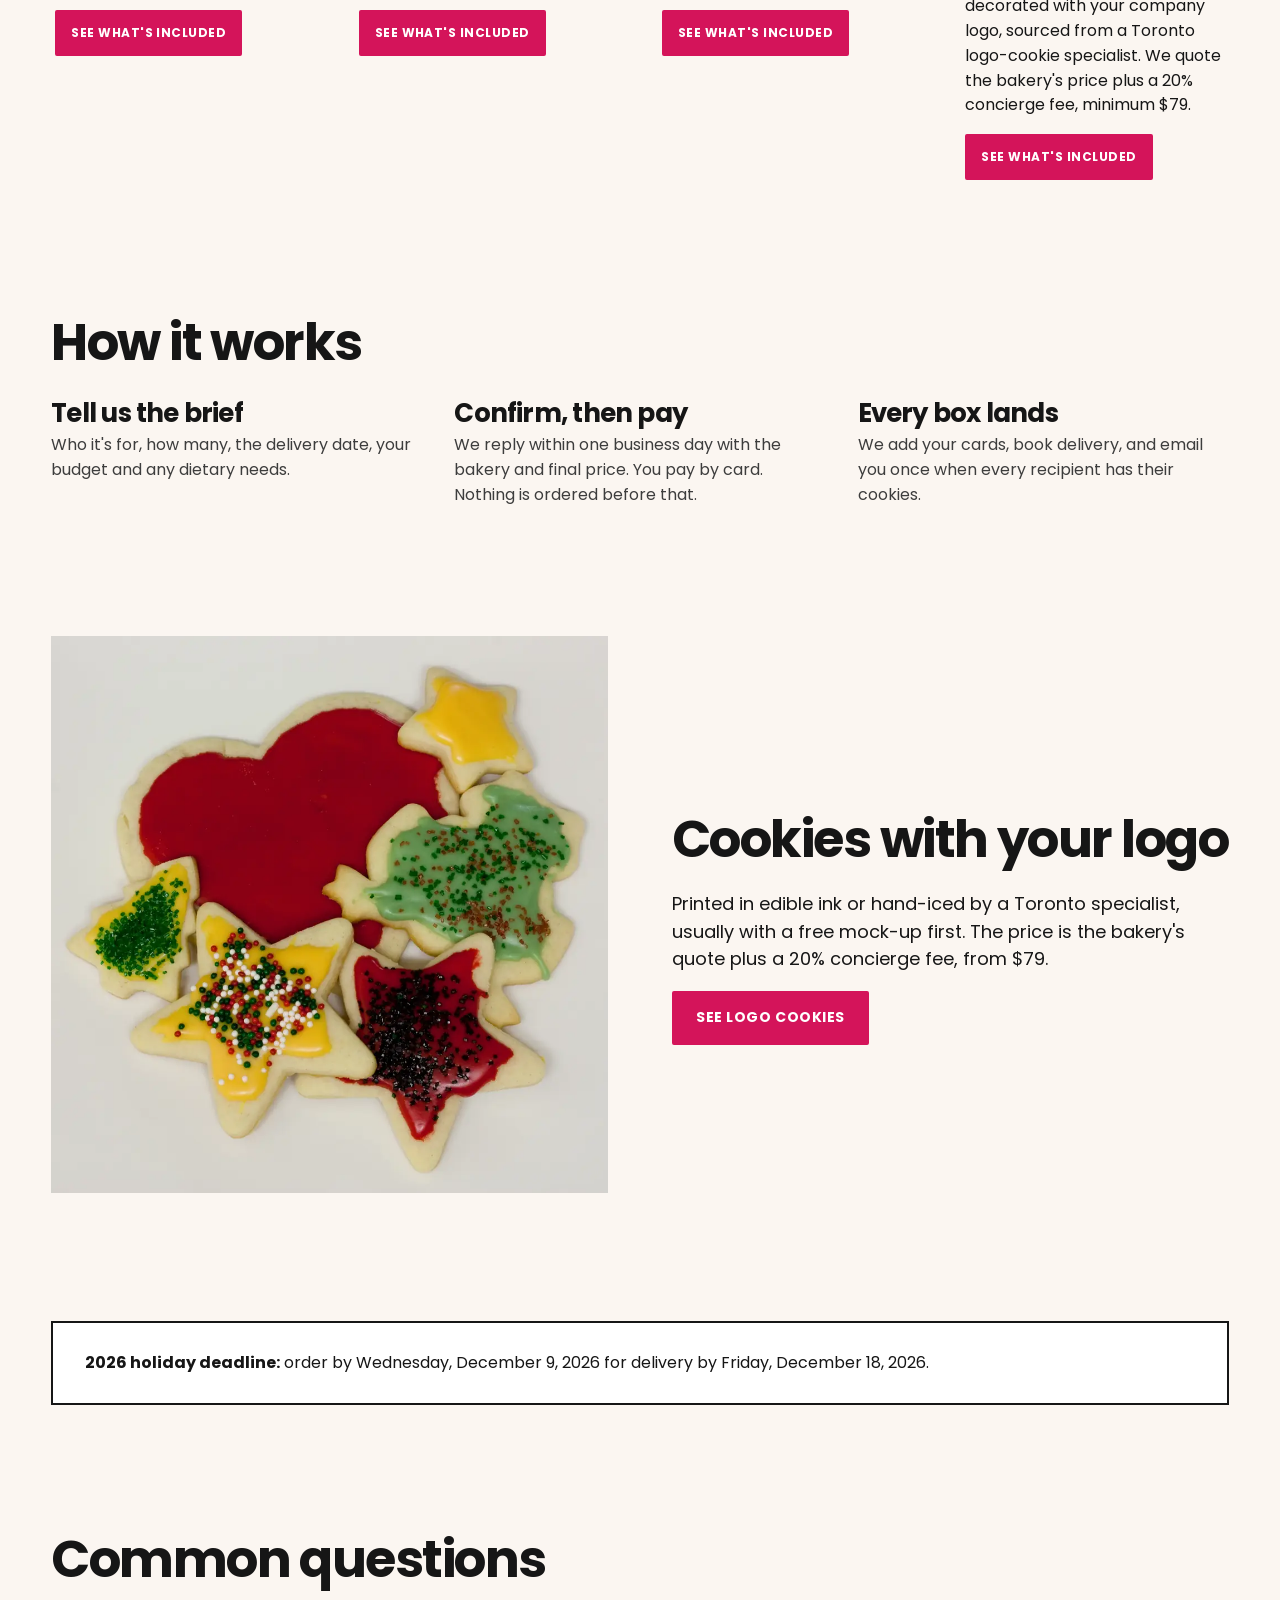
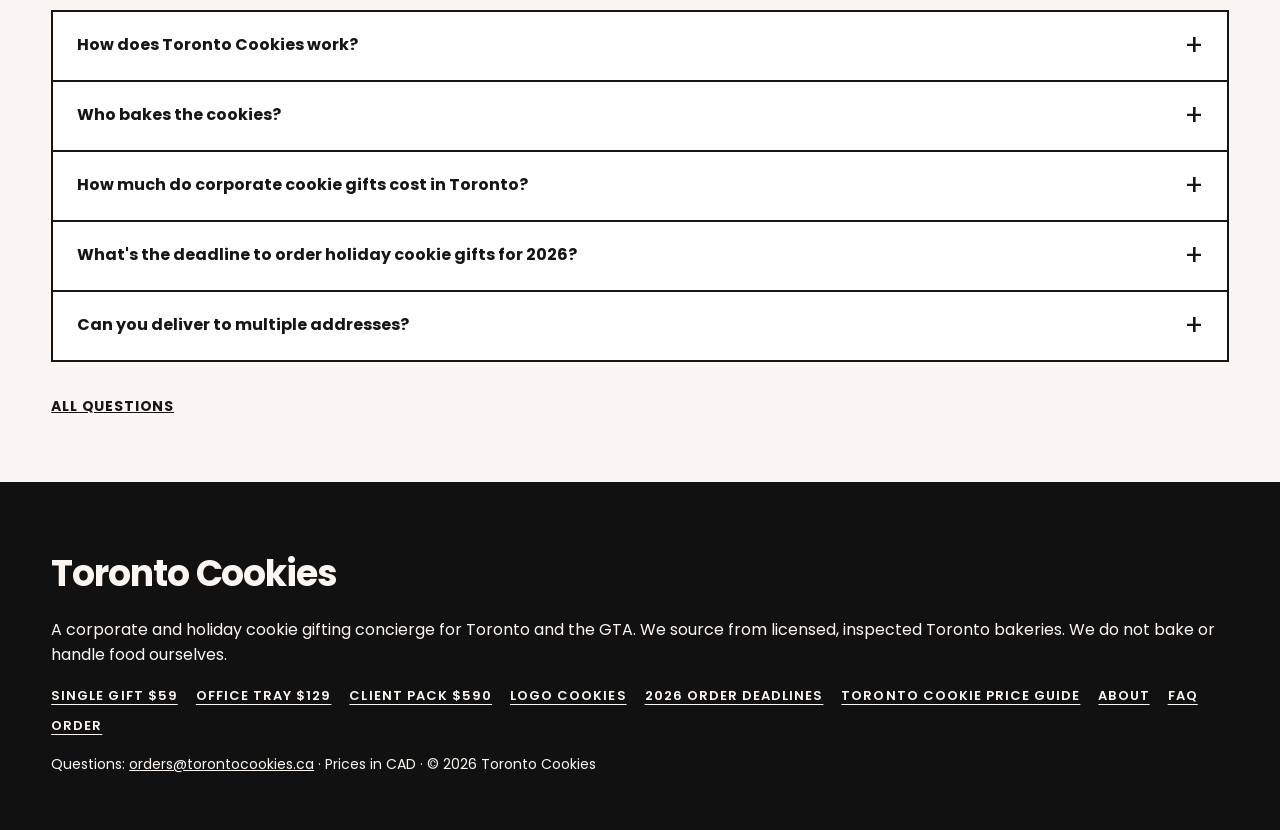
==== commit b98d8b9e: "Pad boxed content and pull section spacing back in. FAQ rows, tables, and form fields keep their tex" ====
--- a/index.html
+++ b/index.html
@@ -17,7 +17,7 @@
 <meta name="twitter:card" content="summary">
 <link rel="icon" href="/assets/logo.png" type="image/png">
 <link rel="preload" as="image" href="/assets/hero-800.webp" imagesrcset="/assets/hero-800.webp 800w, /assets/hero.webp 1200w" imagesizes="(min-width: 800px) 42vw, 100vw" fetchpriority="high">
-<link rel="stylesheet" href="/assets/site.css?v=5">
+<link rel="stylesheet" href="/assets/site.css?v=6">
 <script type="application/ld+json">
 {
  "@context": "https://schema.org",
@@ -328,7 +328,7 @@
 <details><summary>How much do corporate cookie gifts cost in Toronto?</summary><p>Our packages are $59 for a single gift box delivered in Toronto, $129 for an office tray of 24 to 30 cookies, and $590 for ten client gift boxes sent to ten addresses. Custom logo cookies are the bakery&#x27;s price plus a 20% concierge fee, with a $79 minimum. Prices are in Canadian dollars.</p></details>
 <details><summary>What&#x27;s the deadline to order holiday cookie gifts for 2026?</summary><p>Order by Wednesday, December 9, 2026 for delivery by Friday, December 18, 2026. Later orders are handled on a best-effort basis depending on bakery capacity, so ask as early as you can.</p></details>
 <details><summary>Can you deliver to multiple addresses?</summary><p>Yes. The Client Gift Pack covers ten different City of Toronto addresses, and larger lists are quoted. Send a spreadsheet or a simple list of names, addresses and card messages.</p></details>
-<p><a class="text-link" href="/faq/">All questions</a></p>
+<p class="after-list"><a class="text-link" href="/faq/">All questions</a></p>
 </div></section>
 </main>
 <footer class="site-footer"><div class="wrap">
--- a/assets/site.css
+++ b/assets/site.css
@@ -1,7 +1,7 @@
 @font-face{font-family:Poppins;font-style:normal;font-weight:400;font-display:swap;src:url("/assets/fonts/poppins-400.woff2") format("woff2")}
 @font-face{font-family:Poppins;font-style:normal;font-weight:600;font-display:swap;src:url("/assets/fonts/poppins-600.woff2") format("woff2")}
 @font-face{font-family:Poppins;font-style:normal;font-weight:700;font-display:swap;src:url("/assets/fonts/poppins-700.woff2") format("woff2")}
-:root{--cream:#fbf6f1;--ink:#161616;--pink:#d4145a;--pink-d:#b01048;--muted:#3d3d3d;--line:#eadfd4;--sans:Poppins,sans-serif;--container:1440px;--gutter:clamp(20px,4vw,64px);--section:clamp(64px,8vw,128px)}
+:root{--cream:#fbf6f1;--ink:#161616;--pink:#d4145a;--pink-d:#b01048;--muted:#3d3d3d;--line:#eadfd4;--sans:Poppins,sans-serif;--container:1440px;--gutter:clamp(20px,4vw,64px);--section:clamp(40px,5vw,68px)}
 *{box-sizing:border-box}html{-webkit-text-size-adjust:100%}
 body{margin:0;font:16px/1.55 var(--sans);background:var(--cream);color:var(--ink)}
 img{max-width:100%;height:auto;display:block}
@@ -12,22 +12,23 @@
 .announce{background:var(--pink);color:#fff}
 .announce p{margin:0;padding:12px 0;font-size:13px;font-weight:600;letter-spacing:.08em;text-transform:uppercase}
 .site-header{background:var(--cream);border-bottom:1px solid var(--line)}
-.site-header .wrap{display:flex;flex-wrap:wrap;align-items:center;justify-content:space-between;gap:8px 20px;padding-top:16px;padding-bottom:14px}
+.site-header .wrap{display:flex;flex-wrap:wrap;align-items:center;justify-content:space-between;gap:12px 28px;padding-top:22px;padding-bottom:22px}
 .brand{font-family:var(--sans);font-weight:700;font-size:28px;letter-spacing:-.03em;text-decoration:none;color:var(--ink);line-height:1}
-.site-header nav{display:flex;flex-wrap:wrap;gap:4px}
-.site-header nav a{text-decoration:none;font-weight:600;font-size:13px;letter-spacing:.08em;text-transform:uppercase;color:var(--ink);padding:12px 10px;min-height:44px}
+.site-header nav{display:flex;flex-wrap:wrap;align-items:center;gap:8px 16px}
+.site-header nav a{text-decoration:none;font-weight:600;font-size:13px;letter-spacing:.08em;text-transform:uppercase;color:var(--ink);padding:12px 4px;min-height:44px}
 .site-header nav a[aria-current]{text-decoration:underline;text-underline-offset:6px}
-.site-header nav a[href="/order/"]{background:var(--ink);color:#fff;border-radius:2px;padding:12px 14px}
-.page{padding-top:var(--section);padding-bottom:var(--section)}
+.site-header nav a[href="/order/"]{background:var(--ink);color:#fff;border-radius:2px;padding:14px 22px}
+.page{padding-top:44px;padding-bottom:var(--section)}
 h1,h2,h3{font-family:var(--sans);font-weight:700;letter-spacing:-.03em;line-height:1.02;color:var(--ink)}
 h1{font-size:clamp(40px,4.6vw,68px);margin:0 0 28px;max-width:none}
-h2{font-size:clamp(32px,4vw,52px);margin:64px 0 24px}
+h2{font-size:clamp(32px,4vw,52px);margin:48px 0 24px}
 :is(.wrap,.page) > h2:first-child{margin-top:0}
 h3{font-size:26px;margin:0 0 .25em}
 .lede,.section-lead,.upsell p,.page > p:not(.notice){font-size:18px;max-width:65ch}
 .lede,.section-lead,.page > .lede{margin:0 0 28px}
 .section-lead{margin-top:0}
-.page > p:not(.notice):not(.lede){margin:0 0 20px}
+.page > p:not(.notice):not(.lede):not(.after-list){margin:0 0 20px}
+.after-list{margin:32px 0 0}
 .hero{padding:32px 0 20px}
 .hero-grid{display:grid;gap:28px;align-items:center}
 .hero-visual{margin:0}
@@ -69,14 +70,19 @@
 .product-photo{margin:0}
 .product-photo img{width:100%;aspect-ratio:1/1;object-fit:cover}
 .text-link{font-weight:700;letter-spacing:.06em;text-transform:uppercase;font-size:14px}
-table{border-collapse:collapse;width:100%;background:#fff;margin:12px 0}
-th,td{border-bottom:1px solid var(--line);padding:12px;text-align:left;vertical-align:top}
+table{border-collapse:collapse;width:100%;background:#fff;margin:16px 0;border:2px solid var(--ink)}
+th,td{border-bottom:1px solid var(--line);padding:16px 20px;text-align:left;vertical-align:top}
 th{font-size:13px;letter-spacing:.08em;text-transform:uppercase}
-details{background:#fff;border-bottom:1px solid var(--line);padding:18px 0;margin:0}
-summary{font-weight:700;cursor:pointer;min-height:48px;display:flex;align-items:center}
-.order{display:grid;gap:14px;max-width:640px}
-.order label{display:grid;gap:6px;font-weight:600}
-.order input,.order select,.order textarea{font:16px/1.4 var(--sans);padding:12px;border:2px solid var(--ink);border-radius:0;background:#fff;min-height:48px}
+details{background:#fff;border:2px solid var(--ink);border-bottom:0;margin:0;padding:0}
+details:last-of-type{border-bottom:2px solid var(--ink)}
+summary{font-weight:700;cursor:pointer;list-style:none;min-height:64px;display:flex;align-items:center;justify-content:space-between;gap:16px;padding:20px 24px}
+summary::-webkit-details-marker{display:none}
+summary::after{content:"+";flex:none;font-size:28px;font-weight:400;line-height:1}
+details[open] summary::after{content:"−"}
+details p{margin:0;padding:0 24px 20px;max-width:none}
+.order{display:grid;gap:16px;max-width:640px}
+.order label{display:grid;gap:8px;font-weight:600}
+.order input,.order select,.order textarea{font:16px/1.4 var(--sans);padding:14px 16px;border:2px solid var(--ink);border-radius:0;background:#fff;min-height:48px}
 .hp{position:absolute;left:-5000px}
 .small,.fine{font-size:14px}
 .crumbs{font-size:13px;letter-spacing:.06em;text-transform:uppercase}
@@ -89,6 +95,7 @@
 .site-footer .fine{color:#fbf6f1}
 .order-steps li{margin:8px 0}
 @media(min-width:800px){
+.site-header nav{gap:10px 32px}
 .trust-row{grid-template-columns:repeat(4,1fr);gap:22px}
 .grid{grid-template-columns:1fr 1fr;gap:36px}
 .steps-3{grid-template-columns:1fr 1fr 1fr;gap:32px}
